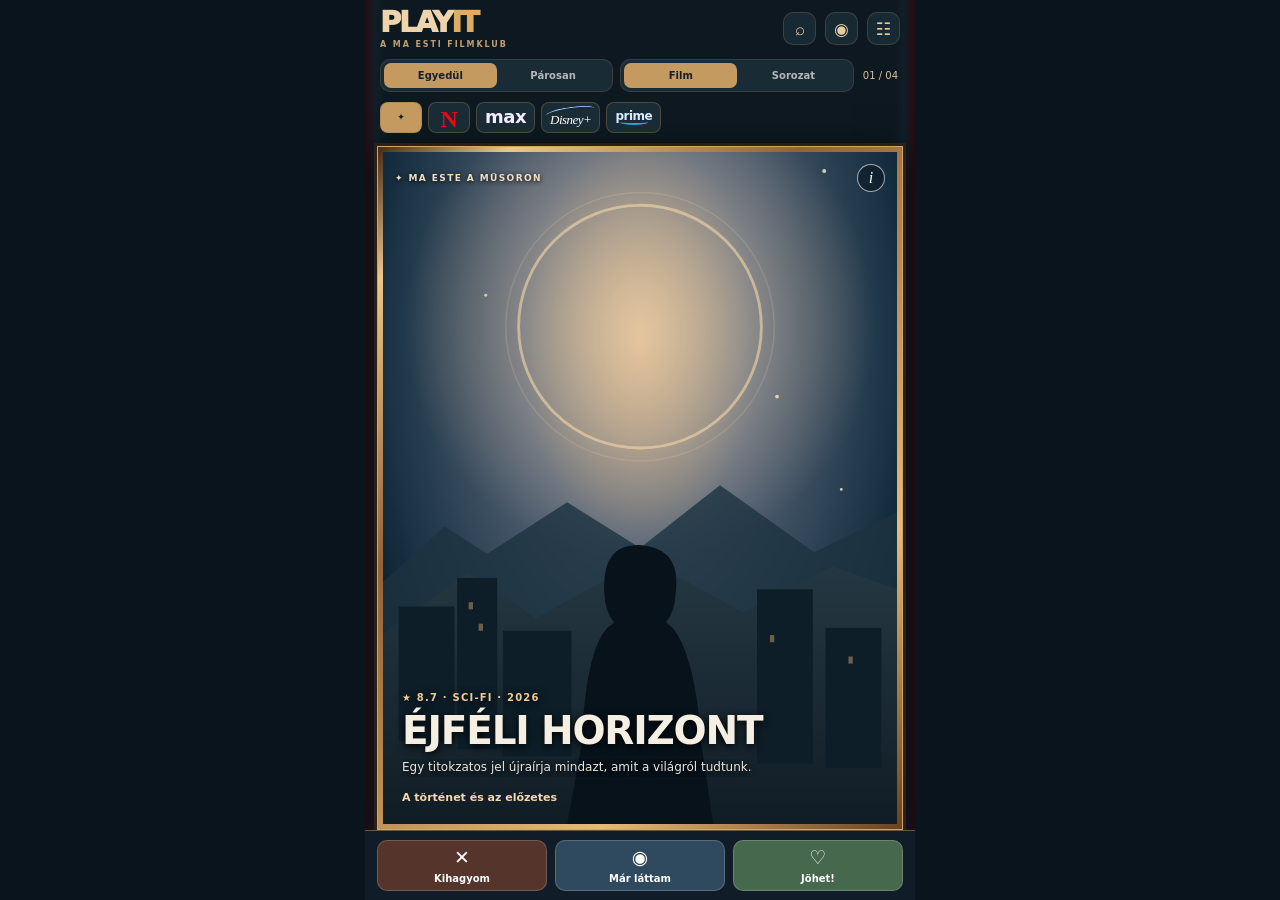
==== b/index.html @ e3403e0e "Add isolated Ma Este mobile concept preview under /b/" ====
<!doctype html>
<html lang="hu">
<head>
  <meta charset="utf-8">
  <meta name="viewport" content="width=device-width,initial-scale=1,viewport-fit=cover">
  <meta name="theme-color" content="#0d1820">
  <title>Ma Este — mobilos koncepció</title>
  <style>
    *{box-sizing:border-box}html,body{height:100%;margin:0;overflow:hidden}body{font-family:system-ui,-apple-system,Arial,sans-serif;background:#09141c;color:#f5eee3}button{font:inherit;cursor:pointer;-webkit-tap-highlight-color:transparent}button:focus-visible{outline:2px solid #ffd39a;outline-offset:2px}
    .app{height:100dvh;max-width:550px;margin:auto;display:flex;flex-direction:column;overflow:hidden;background:linear-gradient(90deg,#260b11 0,#101e28 11px,#0d1820 22px,#0d1820 calc(100% - 22px),#101e28 calc(100% - 11px),#260b11);position:relative}
    .top{flex:none;padding:calc(env(safe-area-inset-top) + 8px) 15px 5px;position:relative;z-index:2}
    .brandrow{display:flex;align-items:center;justify-content:space-between;gap:8px;min-height:33px}.brand{font-size:29px;line-height:1;letter-spacing:-2.3px;font-weight:1000;color:#eed4ac}.brand i{font-style:normal;color:#dcab65}.sub{font-size:8px;color:#c19f77;letter-spacing:1.9px;font-weight:700;margin-top:3px}.tools{display:flex;gap:9px}.iconbtn{width:33px;height:33px;border:1px solid #92714b55;border-radius:10px;background:#172a34;color:#eacb9f;font-size:17px}
    .toggles{display:grid;grid-template-columns:1fr 1fr auto;gap:7px;margin-top:10px}.toggle{display:flex;background:#192b35;border:1px solid #74583d66;border-radius:10px;padding:3px;height:33px;align-items:center}.toggle button{flex:1;border:0;color:#b6b7b8;background:transparent;border-radius:7px;font-size:10px;font-weight:750;height:25px;white-space:nowrap}.toggle button.active{background:#c49a61;color:#17202b}.counter{font-size:10px;color:#d8c29f;align-self:center;padding:0 2px;white-space:nowrap}
    .providers{display:flex;gap:6px;align-items:center;overflow:hidden;white-space:nowrap;margin-top:8px;height:34px}.pill{border:1px solid #94744a67;border-radius:8px;background:#192c35;color:#dccdb4;font-size:9px;font-weight:600;padding:4px 8px;min-width:42px;height:31px;display:grid;place-items:center}.pill.active{background:#c49a61;color:#111f29}.pill svg{display:block;height:19px;width:auto;max-width:57px}.pill .wordmark{display:block;font-weight:900;letter-spacing:-.5px;line-height:1}.pill .netflix{font:bold 24px/1 Georgia,serif;color:#e50914}.pill .max{font-size:18px;color:#f3ecff}.pill .prime{font-size:12px;color:#dceaff;position:relative;padding-bottom:3px}.pill .prime:after{content:'';position:absolute;bottom:0;left:5px;right:4px;height:4px;border-bottom:2px solid #24a4ef;border-radius:0 0 70% 70%}.pill .disney{font:italic 13px/1 Georgia,serif;color:#fff;position:relative;margin-top:5px}.pill .disney:before{content:'';position:absolute;left:-4px;right:-4px;top:-6px;height:9px;border-top:1.5px solid #adccff;border-radius:60% 60% 0 0;transform:rotate(-8deg)}
    .cinema{flex:1;min-height:0;margin:7px 12px 0;position:relative;padding:5px;border:1px solid #d2a569;background:linear-gradient(135deg,#4b2a15,#ebc58b 11%,#936334 35%,#e6bb76 75%,#6b411f);box-shadow:0 0 0 3px #2b1f18,0 9px 35px #000a;touch-action:none;overflow:hidden}
    .poster{position:relative;width:100%;height:100%;overflow:hidden;background:#20232a;isolation:isolate;will-change:transform,opacity}.poster:before{content:"";position:absolute;inset:0;background:var(--art);background-size:cover;filter:saturate(.93)}.poster:after{content:"";position:absolute;inset:0;background:linear-gradient(180deg,#02050b66,transparent 30%,#080e16aa 58%,#061018 94%);pointer-events:none}.poster-art{position:absolute;inset:0;width:100%;height:100%;display:block;object-fit:cover;z-index:1;pointer-events:none;filter:saturate(.93)}
    .topline{position:absolute;top:12px;left:12px;right:12px;z-index:3;display:flex;justify-content:space-between;align-items:center}.eyebrow{font-size:9px;letter-spacing:1.4px;color:#f2dec1;font-weight:750;text-shadow:0 1px 5px #000}.infobtn{border:1px solid #ffffff9a;background:#07101777;color:#fff;border-radius:50%;height:28px;width:28px;font-family:Georgia,serif;font-style:italic}
    .copy{position:absolute;z-index:3;bottom:0;left:0;right:0;padding:20px 19px 18px;text-shadow:0 2px 9px #000}.meta{color:#efc998;font-size:10px;letter-spacing:1.2px;font-weight:750}.copy h1{font-size:clamp(27px,7.5vw,39px);line-height:1.03;letter-spacing:-1.2px;margin:8px 0}.copy p{font-size:12px;line-height:1.48;margin:0 0 9px;color:#ece6dc;display:-webkit-box;-webkit-line-clamp:2;-webkit-box-orient:vertical;overflow:hidden}.details{border:0;background:transparent;padding:2px 0;color:#f4d8ae;font-size:11px;font-weight:750}
    .dock{flex:none;display:flex;gap:8px;padding:9px 12px calc(9px + env(safe-area-inset-bottom));background:#101d28;border-top:1px solid #ba955e80;z-index:4}.dock button{flex:1;min-width:0;border:1px solid #ffffff30;border-radius:10px;color:#fff;min-height:51px;display:flex;align-items:center;justify-content:center;gap:6px;flex-direction:column;font-size:10px;font-weight:750}.dock b{font-size:19px;line-height:1}.no{background:#55342b}.seen{background:#2f4a5f}.yes{background:#46684d}
    .hint{position:absolute;z-index:8;top:48%;left:50%;transform:translate(-50%,-50%);background:#0b182be8;border:1px solid #d6b079;color:#fff;padding:13px 17px;border-radius:13px;white-space:nowrap;font-weight:800;font-size:13px;opacity:0;transition:opacity .15s;pointer-events:none}.hint.show{opacity:1}
    .modal{position:absolute;z-index:10;inset:0;background:#091620eF;display:none;padding:40px 23px;overflow:auto}.modal.open{display:block}.modal h2{font-family:Georgia,serif;color:#e7bf85}.modal p{line-height:1.65;color:#d1d5d8}.modal button{background:#c49a61;color:#18222a;border:0;border-radius:10px;padding:12px 20px;font-weight:800}
    @media(max-height:700px){.top{padding-top:calc(env(safe-area-inset-top) + 4px)}.brand{font-size:24px}.providers{margin-top:4px}.cinema{margin-top:4px}.copy h1{font-size:26px}.copy p{font-size:11px}.dock button{min-height:45px}.dock{padding-top:6px}}
  </style>
</head>
<body><main class="app">
  <header class="top"><div class="brandrow"><div><div class="brand">PLAY<i>IT</i></div><div class="sub">A MA ESTI FILMKLUB</div></div><nav class="tools"><button class="iconbtn" aria-label="Keresés" onclick="showModal('Keresés')">⌕</button><button class="iconbtn" aria-label="Már látottak" onclick="showModal('Már látott filmek')">◉</button><button class="iconbtn" aria-label="Szűrők" onclick="showModal('Szűrők')">☷</button></nav></div>
    <div class="toggles"><div class="toggle" data-group="players"><button class="active">Egyedül</button><button>Párosan</button></div><div class="toggle" data-group="media"><button class="active">Film</button><button>Sorozat</button></div><div class="counter" id="count">01 / 04</div></div>
    <div class="providers" role="group" aria-label="Streaming szolgáltatók"><button class="pill active" aria-label="Összes szolgáltató" title="Mind">✦</button><button class="pill" aria-label="Netflix" title="Netflix"><span aria-hidden="true" class="wordmark netflix">N</span></button><button class="pill" aria-label="Max" title="Max"><span aria-hidden="true" class="wordmark max">max</span></button><button class="pill" aria-label="Disney+" title="Disney+"><span aria-hidden="true" class="wordmark disney">Disney+</span></button><button class="pill" aria-label="Prime Video" title="Prime Video"><span aria-hidden="true" class="wordmark prime">prime</span></button></div>
  </header>
  <section class="cinema" id="cinema" aria-label="Filmkártya, húzd balra, jobbra vagy lefelé"><article class="poster" id="poster"><svg class="poster-art" viewBox="0 0 360 640" preserveAspectRatio="xMidYMid slice" role="img" aria-label="Eredeti sci-fi filmplakát illusztráció"><defs><radialGradient id="sky" cx="50%" cy="34%" r="65%"><stop stop-color="#ceac82"/><stop offset=".35" stop-color="#56657a"/><stop offset=".8" stop-color="#122d40"/><stop offset="1" stop-color="#07131c"/></radialGradient><linearGradient id="ground" x2="0" y2="1"><stop stop-color="#243844"/><stop offset="1" stop-color="#061018"/></linearGradient><radialGradient id="halo"><stop stop-color="#f8d7aa" stop-opacity=".6"/><stop offset="1" stop-color="#f8d7aa" stop-opacity="0"/></radialGradient></defs><rect width="360" height="640" fill="url(#sky)"/><ellipse cx="180" cy="205" rx="165" ry="166" fill="url(#halo)"/><circle cx="180" cy="207" r="85" fill="none" stroke="#f6d6a3" stroke-opacity=".62" stroke-width="2"/><circle cx="180" cy="207" r="94" fill="none" stroke="#f6d6a3" stroke-opacity=".16"/><g fill="#f4e0bb" opacity=".85"><circle cx="41" cy="66" r="1"/><circle cx="309" cy="98" r="1.4"/><circle cx="72" cy="185" r="1"/><circle cx="276" cy="256" r="1.3"/><circle cx="321" cy="321" r="1"/></g><path d="M0 386L43 347 73 366 129 330 180 362 236 318 302 365 360 337V640H0Z" fill="#1c3341" opacity=".8"/><path d="M0 422L60 379 107 411 183 369 252 407 315 375 360 391V640H0Z" fill="url(#ground)"/><g fill="#0c1e29"><rect x="11" y="403" width="39" height="94"/><rect x="52" y="383" width="28" height="120"/><rect x="84" y="420" width="48" height="88"/><rect x="262" y="391" width="39" height="122"/><rect x="310" y="418" width="39" height="98"/></g><g fill="#e5ae6a" opacity=".45"><rect x="60" y="400" width="3" height="5"/><rect x="67" y="415" width="3" height="5"/><rect x="271" y="423" width="3" height="5"/><rect x="326" y="438" width="3" height="5"/></g><g fill="#06121c"><path d="M139 500Q142 434 157 418L171 407 190 407 203 418Q219 438 223 500L244 640H114Z"/><ellipse cx="180" cy="393" rx="25" ry="31"/><path d="M155 393Q153 359 180 360Q209 362 205 393Q186 379 155 393Z"/></g></svg><div class="topline"><span class="eyebrow">✦ MA ESTE A MŰSORON</span><button class="infobtn" aria-label="Részletek" onclick="showModal('Film részletei')">i</button></div><div class="copy"><div class="meta" id="meta"></div><h1 id="title"></h1><p id="desc"></p><button class="details" onclick="showModal('Film részletei')">A történet és az előzetes</button></div></article></section>
  <nav class="dock" aria-label="Filmválasztás"><button class="no" onclick="choose('no')"><b>✕</b>Kihagyom</button><button class="seen" onclick="choose('seen')"><b>◉</b>Már láttam</button><button class="yes" onclick="choose('yes')"><b>♡</b>Jöhet!</button></nav>
  <div class="hint" id="hint" role="status"></div><aside class="modal" id="modal"><button style="float:right" onclick="document.getElementById('modal').classList.remove('open')">Bezárás ✕</button><h2 id="modal-title"></h2><p>Ez csak egy interaktív felületminta. A valódi alkalmazás tartalma és funkciói változatlanok.</p></aside>
</main><script>
const movies=[
 {title:'ÉJFÉLI HORIZONT',meta:'★ 8.7 · SCI-FI · 2026',desc:'Egy titokzatos jel újraírja mindazt, amit a világról tudtunk.',art:'radial-gradient(circle at 52% 29%,#b99a78 0,#615475 19%,#173342 45%,#070e1a 87%)'},
 {title:'AZ UTOLSÓ FÉNY',meta:'★ 8.4 · DRÁMA · 2025',desc:'Egyetlen este alatt két élet sorsa fonódik össze.',art:'radial-gradient(circle at 53% 27%,#e5bc78 0,#a56854 21%,#463148 46%,#0a1020 86%)'},
 {title:'MÉLYVÍZ',meta:'★ 8.2 · THRILLER · 2026',desc:'A tenger mélyén olyan igazság vár, amelynek nem kellett volna felszínre kerülnie.',art:'radial-gradient(circle at 50% 25%,#a2dcce 0,#287e92 20%,#103c5c 51%,#081524 87%)'},
 {title:'AZ ARANY VÁROS',meta:'★ 8.9 · KALAND · 2024',desc:'Régi térképek, elveszett ígéretek és egy különös felfedezés.',art:'radial-gradient(circle at 52% 27%,#f6d38e 0,#ab6e36 22%,#51412c 54%,#101a20 86%)'}
];let index=0,busy=false;const poster=document.getElementById('poster');function draw(){const m=movies[index%movies.length];poster.style.setProperty('--art',m.art);document.getElementById('title').textContent=m.title;document.getElementById('meta').textContent=m.meta;document.getElementById('desc').textContent=m.desc;document.getElementById('count').textContent=String(index%movies.length+1).padStart(2,'0')+' / 04'}function choose(type){if(busy)return;busy=true;const dir=type==='no'?-32:type==='yes'?32:0;poster.animate([{transform:'translate3d(0,0,0)',opacity:1},{transform:`translate3d(${dir}px,${type==='seen'?30:-8}px,0) scale(.97)`,opacity:0}],{duration:210,easing:'ease-in',fill:'forwards'}).finished.then(()=>{index++;draw();poster.animate([{opacity:.75,transform:'scale(.99)'},{opacity:1,transform:'scale(1)'}],{duration:160,easing:'ease-out'});busy=false}).catch(()=>{busy=false})}let sx=0,sy=0;poster.addEventListener('pointerdown',e=>{if(e.target.closest('button'))return;sx=e.clientX;sy=e.clientY;poster.setPointerCapture(e.pointerId)});poster.addEventListener('pointerup',e=>{if(e.target.closest('button'))return;const dx=e.clientX-sx,dy=e.clientY-sy;if(dy>50&&Math.abs(dy)>Math.abs(dx))choose('seen');else if(dx>55)choose('yes');else if(dx< -55)choose('no')});document.querySelectorAll('.toggle').forEach(group=>group.addEventListener('click',e=>{if(e.target.tagName!=='BUTTON')return;group.querySelectorAll('button').forEach(b=>b.classList.toggle('active',b===e.target))}));document.querySelectorAll('.pill').forEach(p=>p.addEventListener('click',()=>{document.querySelectorAll('.pill').forEach(v=>v.classList.remove('active'));p.classList.add('active')}));function showModal(title){document.getElementById('modal-title').textContent=title;document.getElementById('modal').classList.add('open')}draw();
</script></body></html>
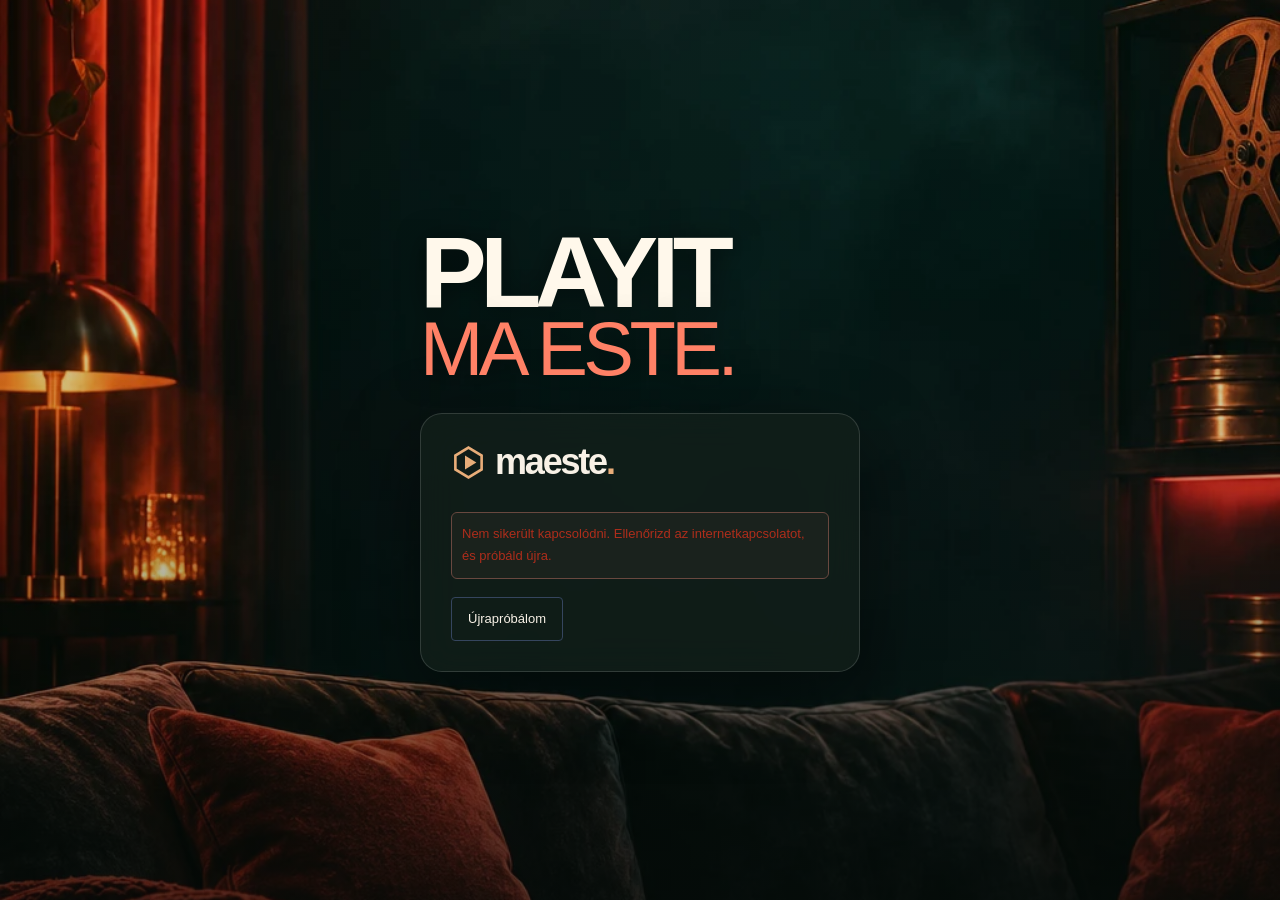
==== commit 4d29b97f: "Build Ma Este B from production app with full-screen mobile concept" ====
--- a/b/index.html
+++ b/b/index.html
@@ -2,39 +2,101 @@
 <html lang="hu">
 <head>
   <meta charset="utf-8">
-  <meta name="viewport" content="width=device-width,initial-scale=1,viewport-fit=cover">
-  <meta name="theme-color" content="#0d1820">
-  <title>Ma Este — mobilos koncepció</title>
-  <style>
-    *{box-sizing:border-box}html,body{height:100%;margin:0;overflow:hidden}body{font-family:system-ui,-apple-system,Arial,sans-serif;background:#09141c;color:#f5eee3}button{font:inherit;cursor:pointer;-webkit-tap-highlight-color:transparent}button:focus-visible{outline:2px solid #ffd39a;outline-offset:2px}
-    .app{height:100dvh;max-width:550px;margin:auto;display:flex;flex-direction:column;overflow:hidden;background:linear-gradient(90deg,#260b11 0,#101e28 11px,#0d1820 22px,#0d1820 calc(100% - 22px),#101e28 calc(100% - 11px),#260b11);position:relative}
-    .top{flex:none;padding:calc(env(safe-area-inset-top) + 8px) 15px 5px;position:relative;z-index:2}
-    .brandrow{display:flex;align-items:center;justify-content:space-between;gap:8px;min-height:33px}.brand{font-size:29px;line-height:1;letter-spacing:-2.3px;font-weight:1000;color:#eed4ac}.brand i{font-style:normal;color:#dcab65}.sub{font-size:8px;color:#c19f77;letter-spacing:1.9px;font-weight:700;margin-top:3px}.tools{display:flex;gap:9px}.iconbtn{width:33px;height:33px;border:1px solid #92714b55;border-radius:10px;background:#172a34;color:#eacb9f;font-size:17px}
-    .toggles{display:grid;grid-template-columns:1fr 1fr auto;gap:7px;margin-top:10px}.toggle{display:flex;background:#192b35;border:1px solid #74583d66;border-radius:10px;padding:3px;height:33px;align-items:center}.toggle button{flex:1;border:0;color:#b6b7b8;background:transparent;border-radius:7px;font-size:10px;font-weight:750;height:25px;white-space:nowrap}.toggle button.active{background:#c49a61;color:#17202b}.counter{font-size:10px;color:#d8c29f;align-self:center;padding:0 2px;white-space:nowrap}
-    .providers{display:flex;gap:6px;align-items:center;overflow:hidden;white-space:nowrap;margin-top:8px;height:34px}.pill{border:1px solid #94744a67;border-radius:8px;background:#192c35;color:#dccdb4;font-size:9px;font-weight:600;padding:4px 8px;min-width:42px;height:31px;display:grid;place-items:center}.pill.active{background:#c49a61;color:#111f29}.pill svg{display:block;height:19px;width:auto;max-width:57px}.pill .wordmark{display:block;font-weight:900;letter-spacing:-.5px;line-height:1}.pill .netflix{font:bold 24px/1 Georgia,serif;color:#e50914}.pill .max{font-size:18px;color:#f3ecff}.pill .prime{font-size:12px;color:#dceaff;position:relative;padding-bottom:3px}.pill .prime:after{content:'';position:absolute;bottom:0;left:5px;right:4px;height:4px;border-bottom:2px solid #24a4ef;border-radius:0 0 70% 70%}.pill .disney{font:italic 13px/1 Georgia,serif;color:#fff;position:relative;margin-top:5px}.pill .disney:before{content:'';position:absolute;left:-4px;right:-4px;top:-6px;height:9px;border-top:1.5px solid #adccff;border-radius:60% 60% 0 0;transform:rotate(-8deg)}
-    .cinema{flex:1;min-height:0;margin:7px 12px 0;position:relative;padding:5px;border:1px solid #d2a569;background:linear-gradient(135deg,#4b2a15,#ebc58b 11%,#936334 35%,#e6bb76 75%,#6b411f);box-shadow:0 0 0 3px #2b1f18,0 9px 35px #000a;touch-action:none;overflow:hidden}
-    .poster{position:relative;width:100%;height:100%;overflow:hidden;background:#20232a;isolation:isolate;will-change:transform,opacity}.poster:before{content:"";position:absolute;inset:0;background:var(--art);background-size:cover;filter:saturate(.93)}.poster:after{content:"";position:absolute;inset:0;background:linear-gradient(180deg,#02050b66,transparent 30%,#080e16aa 58%,#061018 94%);pointer-events:none}.poster-art{position:absolute;inset:0;width:100%;height:100%;display:block;object-fit:cover;z-index:1;pointer-events:none;filter:saturate(.93)}
-    .topline{position:absolute;top:12px;left:12px;right:12px;z-index:3;display:flex;justify-content:space-between;align-items:center}.eyebrow{font-size:9px;letter-spacing:1.4px;color:#f2dec1;font-weight:750;text-shadow:0 1px 5px #000}.infobtn{border:1px solid #ffffff9a;background:#07101777;color:#fff;border-radius:50%;height:28px;width:28px;font-family:Georgia,serif;font-style:italic}
-    .copy{position:absolute;z-index:3;bottom:0;left:0;right:0;padding:20px 19px 18px;text-shadow:0 2px 9px #000}.meta{color:#efc998;font-size:10px;letter-spacing:1.2px;font-weight:750}.copy h1{font-size:clamp(27px,7.5vw,39px);line-height:1.03;letter-spacing:-1.2px;margin:8px 0}.copy p{font-size:12px;line-height:1.48;margin:0 0 9px;color:#ece6dc;display:-webkit-box;-webkit-line-clamp:2;-webkit-box-orient:vertical;overflow:hidden}.details{border:0;background:transparent;padding:2px 0;color:#f4d8ae;font-size:11px;font-weight:750}
-    .dock{flex:none;display:flex;gap:8px;padding:9px 12px calc(9px + env(safe-area-inset-bottom));background:#101d28;border-top:1px solid #ba955e80;z-index:4}.dock button{flex:1;min-width:0;border:1px solid #ffffff30;border-radius:10px;color:#fff;min-height:51px;display:flex;align-items:center;justify-content:center;gap:6px;flex-direction:column;font-size:10px;font-weight:750}.dock b{font-size:19px;line-height:1}.no{background:#55342b}.seen{background:#2f4a5f}.yes{background:#46684d}
-    .hint{position:absolute;z-index:8;top:48%;left:50%;transform:translate(-50%,-50%);background:#0b182be8;border:1px solid #d6b079;color:#fff;padding:13px 17px;border-radius:13px;white-space:nowrap;font-weight:800;font-size:13px;opacity:0;transition:opacity .15s;pointer-events:none}.hint.show{opacity:1}
-    .modal{position:absolute;z-index:10;inset:0;background:#091620eF;display:none;padding:40px 23px;overflow:auto}.modal.open{display:block}.modal h2{font-family:Georgia,serif;color:#e7bf85}.modal p{line-height:1.65;color:#d1d5d8}.modal button{background:#c49a61;color:#18222a;border:0;border-radius:10px;padding:12px 20px;font-weight:800}
-    @media(max-height:700px){.top{padding-top:calc(env(safe-area-inset-top) + 4px)}.brand{font-size:24px}.providers{margin-top:4px}.cinema{margin-top:4px}.copy h1{font-size:26px}.copy p{font-size:11px}.dock button{min-height:45px}.dock{padding-top:6px}}
-  </style>
+  <meta name="viewport" content="width=device-width, initial-scale=1, viewport-fit=cover">
+  <meta name="theme-color" content="#101b20">
+  <meta name="maeste-api-origin" content="https://maeste-filmrandi.turcsi.chatgpt.site">
+  <meta name="description" content="Találjátok meg a ma esti filmet vagy sorozatot. Lapozzatok egyedül vagy ketten, válasszatok streaming szolgáltatót, és jöhet a közös este.">
+  <title>MaEste B — Mobilos tesztverzió</title>
+  <link rel="icon" href="./favicon.svg" type="image/svg+xml">
+  <link rel="manifest" href="./manifest.webmanifest">
+  <link rel="stylesheet" href="./styles.css?v=20261122-b-real-app-v1">
+  <script src="./backup.js" defer></script>
+  <script src="./app.js?v=20261122-b-real-app-v1" defer></script>
 </head>
-<body><main class="app">
-  <header class="top"><div class="brandrow"><div><div class="brand">PLAY<i>IT</i></div><div class="sub">A MA ESTI FILMKLUB</div></div><nav class="tools"><button class="iconbtn" aria-label="Keresés" onclick="showModal('Keresés')">⌕</button><button class="iconbtn" aria-label="Már látottak" onclick="showModal('Már látott filmek')">◉</button><button class="iconbtn" aria-label="Szűrők" onclick="showModal('Szűrők')">☷</button></nav></div>
-    <div class="toggles"><div class="toggle" data-group="players"><button class="active">Egyedül</button><button>Párosan</button></div><div class="toggle" data-group="media"><button class="active">Film</button><button>Sorozat</button></div><div class="counter" id="count">01 / 04</div></div>
-    <div class="providers" role="group" aria-label="Streaming szolgáltatók"><button class="pill active" aria-label="Összes szolgáltató" title="Mind">✦</button><button class="pill" aria-label="Netflix" title="Netflix"><span aria-hidden="true" class="wordmark netflix">N</span></button><button class="pill" aria-label="Max" title="Max"><span aria-hidden="true" class="wordmark max">max</span></button><button class="pill" aria-label="Disney+" title="Disney+"><span aria-hidden="true" class="wordmark disney">Disney+</span></button><button class="pill" aria-label="Prime Video" title="Prime Video"><span aria-hidden="true" class="wordmark prime">prime</span></button></div>
-  </header>
-  <section class="cinema" id="cinema" aria-label="Filmkártya, húzd balra, jobbra vagy lefelé"><article class="poster" id="poster"><svg class="poster-art" viewBox="0 0 360 640" preserveAspectRatio="xMidYMid slice" role="img" aria-label="Eredeti sci-fi filmplakát illusztráció"><defs><radialGradient id="sky" cx="50%" cy="34%" r="65%"><stop stop-color="#ceac82"/><stop offset=".35" stop-color="#56657a"/><stop offset=".8" stop-color="#122d40"/><stop offset="1" stop-color="#07131c"/></radialGradient><linearGradient id="ground" x2="0" y2="1"><stop stop-color="#243844"/><stop offset="1" stop-color="#061018"/></linearGradient><radialGradient id="halo"><stop stop-color="#f8d7aa" stop-opacity=".6"/><stop offset="1" stop-color="#f8d7aa" stop-opacity="0"/></radialGradient></defs><rect width="360" height="640" fill="url(#sky)"/><ellipse cx="180" cy="205" rx="165" ry="166" fill="url(#halo)"/><circle cx="180" cy="207" r="85" fill="none" stroke="#f6d6a3" stroke-opacity=".62" stroke-width="2"/><circle cx="180" cy="207" r="94" fill="none" stroke="#f6d6a3" stroke-opacity=".16"/><g fill="#f4e0bb" opacity=".85"><circle cx="41" cy="66" r="1"/><circle cx="309" cy="98" r="1.4"/><circle cx="72" cy="185" r="1"/><circle cx="276" cy="256" r="1.3"/><circle cx="321" cy="321" r="1"/></g><path d="M0 386L43 347 73 366 129 330 180 362 236 318 302 365 360 337V640H0Z" fill="#1c3341" opacity=".8"/><path d="M0 422L60 379 107 411 183 369 252 407 315 375 360 391V640H0Z" fill="url(#ground)"/><g fill="#0c1e29"><rect x="11" y="403" width="39" height="94"/><rect x="52" y="383" width="28" height="120"/><rect x="84" y="420" width="48" height="88"/><rect x="262" y="391" width="39" height="122"/><rect x="310" y="418" width="39" height="98"/></g><g fill="#e5ae6a" opacity=".45"><rect x="60" y="400" width="3" height="5"/><rect x="67" y="415" width="3" height="5"/><rect x="271" y="423" width="3" height="5"/><rect x="326" y="438" width="3" height="5"/></g><g fill="#06121c"><path d="M139 500Q142 434 157 418L171 407 190 407 203 418Q219 438 223 500L244 640H114Z"/><ellipse cx="180" cy="393" rx="25" ry="31"/><path d="M155 393Q153 359 180 360Q209 362 205 393Q186 379 155 393Z"/></g></svg><div class="topline"><span class="eyebrow">✦ MA ESTE A MŰSORON</span><button class="infobtn" aria-label="Részletek" onclick="showModal('Film részletei')">i</button></div><div class="copy"><div class="meta" id="meta"></div><h1 id="title"></h1><p id="desc"></p><button class="details" onclick="showModal('Film részletei')">A történet és az előzetes</button></div></article></section>
-  <nav class="dock" aria-label="Filmválasztás"><button class="no" onclick="choose('no')"><b>✕</b>Kihagyom</button><button class="seen" onclick="choose('seen')"><b>◉</b>Már láttam</button><button class="yes" onclick="choose('yes')"><b>♡</b>Jöhet!</button></nav>
-  <div class="hint" id="hint" role="status"></div><aside class="modal" id="modal"><button style="float:right" onclick="document.getElementById('modal').classList.remove('open')">Bezárás ✕</button><h2 id="modal-title"></h2><p>Ez csak egy interaktív felületminta. A valódi alkalmazás tartalma és funkciói változatlanok.</p></aside>
-</main><script>
-const movies=[
- {title:'ÉJFÉLI HORIZONT',meta:'★ 8.7 · SCI-FI · 2026',desc:'Egy titokzatos jel újraírja mindazt, amit a világról tudtunk.',art:'radial-gradient(circle at 52% 29%,#b99a78 0,#615475 19%,#173342 45%,#070e1a 87%)'},
- {title:'AZ UTOLSÓ FÉNY',meta:'★ 8.4 · DRÁMA · 2025',desc:'Egyetlen este alatt két élet sorsa fonódik össze.',art:'radial-gradient(circle at 53% 27%,#e5bc78 0,#a56854 21%,#463148 46%,#0a1020 86%)'},
- {title:'MÉLYVÍZ',meta:'★ 8.2 · THRILLER · 2026',desc:'A tenger mélyén olyan igazság vár, amelynek nem kellett volna felszínre kerülnie.',art:'radial-gradient(circle at 50% 25%,#a2dcce 0,#287e92 20%,#103c5c 51%,#081524 87%)'},
- {title:'AZ ARANY VÁROS',meta:'★ 8.9 · KALAND · 2024',desc:'Régi térképek, elveszett ígéretek és egy különös felfedezés.',art:'radial-gradient(circle at 52% 27%,#f6d38e 0,#ab6e36 22%,#51412c 54%,#101a20 86%)'}
-];let index=0,busy=false;const poster=document.getElementById('poster');function draw(){const m=movies[index%movies.length];poster.style.setProperty('--art',m.art);document.getElementById('title').textContent=m.title;document.getElementById('meta').textContent=m.meta;document.getElementById('desc').textContent=m.desc;document.getElementById('count').textContent=String(index%movies.length+1).padStart(2,'0')+' / 04'}function choose(type){if(busy)return;busy=true;const dir=type==='no'?-32:type==='yes'?32:0;poster.animate([{transform:'translate3d(0,0,0)',opacity:1},{transform:`translate3d(${dir}px,${type==='seen'?30:-8}px,0) scale(.97)`,opacity:0}],{duration:210,easing:'ease-in',fill:'forwards'}).finished.then(()=>{index++;draw();poster.animate([{opacity:.75,transform:'scale(.99)'},{opacity:1,transform:'scale(1)'}],{duration:160,easing:'ease-out'});busy=false}).catch(()=>{busy=false})}let sx=0,sy=0;poster.addEventListener('pointerdown',e=>{if(e.target.closest('button'))return;sx=e.clientX;sy=e.clientY;poster.setPointerCapture(e.pointerId)});poster.addEventListener('pointerup',e=>{if(e.target.closest('button'))return;const dx=e.clientX-sx,dy=e.clientY-sy;if(dy>50&&Math.abs(dy)>Math.abs(dx))choose('seen');else if(dx>55)choose('yes');else if(dx< -55)choose('no')});document.querySelectorAll('.toggle').forEach(group=>group.addEventListener('click',e=>{if(e.target.tagName!=='BUTTON')return;group.querySelectorAll('button').forEach(b=>b.classList.toggle('active',b===e.target))}));document.querySelectorAll('.pill').forEach(p=>p.addEventListener('click',()=>{document.querySelectorAll('.pill').forEach(v=>v.classList.remove('active'));p.classList.add('active')}));function showModal(title){document.getElementById('modal-title').textContent=title;document.getElementById('modal').classList.add('open')}draw();
-</script></body></html>
+<body>
+  <section id="access-gate" class="access-gate" aria-labelledby="access-title">
+    <div class="access-art" aria-hidden="true"><div class="art-type">PLAYIT<i>MA ESTE.</i></div><div class="art-aperture"><span></span></div></div>
+    <div class="access-card">
+      <a class="brand" href="./" aria-label="MaEste kezdőlap"><svg class="brand-mark" viewBox="0 0 40 40" aria-hidden="true"><path d="M20 3 35 12v16l-15 9L5 28V12Z" fill="none" stroke="currentColor" stroke-width="3"/><path d="m16 12 13 8-13 8Z" fill="currentColor"/></svg><span>maeste<span class="brand-dot">.</span></span></a>
+      <h1 id="access-title" class="sr-only">PLAYIT MA ESTE</h1>
+      <p id="access-status" class="access-status" role="status" aria-live="polite">Belépés ellenőrzése…</p>
+      <form id="access-form" hidden>
+        <label class="field-label" for="access-password">Alkalmazásjelszó</label>
+        <input id="access-password" name="password" type="password" autocomplete="current-password" maxlength="256" required aria-describedby="access-error" placeholder="A közös jelszavatok">
+        <button id="access-submit" class="primary-button" type="submit">Belépés <span aria-hidden="true"></span></button>
+      </form>
+      <p id="access-error" class="inline-error" role="alert" hidden></p>
+      <button id="access-retry" class="secondary-button" type="button" hidden>Újrapróbálom </button>
+      <noscript><p class="inline-error">A MaEste használatához engedélyezd a JavaScriptet a böngésződben.</p></noscript>
+    </div>
+  </section>
+  <div class="app-shell" hidden>
+    <header class="topbar">
+      <a class="brand" href="./" aria-label="MaEste kezdőlap"><svg class="brand-mark" viewBox="0 0 40 40" aria-hidden="true"><path d="M20 3 35 12v16l-15 9L5 28V12Z" fill="none" stroke="currentColor" stroke-width="3"/><path d="m16 12 13 8-13 8Z" fill="currentColor"/></svg><span>maeste<span class="brand-dot">.</span></span></a>
+      <span class="top-tagline">A MA ESTI FILMKLUB</span>
+      <div class="top-actions"><button id="search-open" type="button" aria-label="Film vagy sorozat keresése" aria-haspopup="dialog" aria-controls="search-dialog"><svg viewBox="0 0 24 24" aria-hidden="true"><circle cx="10" cy="10" r="6"/><path d="m15 15 5 5"/></svg></button><button id="seen-open" class="icon-text seen-header-button" type="button" aria-label="Már látott filmjeim megnyitása"><svg viewBox="0 0 24 24" aria-hidden="true"><path d="M2 12s3.6-6 10-6 10 6 10 6-3.6 6-10 6S2 12 2 12Z"/><circle cx="12" cy="12" r="3"/></svg><span class="seen-header-label">Már láttam</span><span class="count-badge" id="seen-count">0</span></button><button id="filters-toggle" class="icon-text" aria-label="Szűrők" aria-controls="filters-panel" type="button"><svg viewBox="0 0 24 24" aria-hidden="true"><path d="M4 7h16M4 17h16M8 4v6M16 14v6"/></svg> <span class="mobile-action-label">Szűrők</span></button><button id="favorites-open" aria-label="Listám" class="icon-text" type="button"><svg viewBox="0 0 24 24" aria-hidden="true"><path d="M6 3h12v18l-6-4-6 4Z"/></svg> <span id="list-label">Listám</span> <span class="count-badge" id="favorites-count">0</span></button></div>
+    </header>
+
+    <div class="workspace">
+      <aside id="filters-panel" class="filters-panel" role="dialog" aria-modal="true" aria-label="A moziest beállításai" inert>
+        <div class="mobile-panel-head"><strong>A moziested</strong><button type="button" id="filters-close" class="close-button" aria-label="Szűrők bezárása">×</button></div>
+        <div class="intro"><div class="eyebrow"><span class="tiny-star">✦</span> MA ESTE RÁÉRTEK</div><h1>Kevesebb keresés.<br><em>Több mozi.</em></h1><p>A film megvan. Már csak meg kell találnotok egymást.</p></div>
+
+        <div class="section-label redundant-mode"><span>JÁTÉKMÓD</span></div>
+        <div class="mode-tabs" role="group" aria-label="Játékmód"><button type="button" id="solo-mode" class="mode-tab active" aria-pressed="true">Egyedül</button><button type="button" id="pair-mode" class="mode-tab" aria-pressed="false">Párosan</button></div>
+        <div id="room-summary" class="room-summary" hidden><span class="live-dot"></span><span>Szoba: <strong id="room-code-small"></strong></span><button type="button" id="room-info">Megnyitás </button></div>
+
+        <form id="filters-form">
+          <fieldset id="filter-fields">
+            <legend class="sr-only">Filmek és sorozatok szűrői</legend><div class="taste-heading">MIBŐL VÁLOGASSUNK?</div><div class="taste-tabs" role="group" aria-label="Ajánlás típusa"><button type="button" id="taste-recommended" class="taste-tab" aria-pressed="false">✦ Nekem ajánlott</button><button type="button" id="taste-popular" class="taste-tab active" aria-pressed="true">Népszerű</button></div><p id="taste-hint" class="field-hint">Népszerű filmek az általad választott szűrőkkel.</p>
+            <div class="section-label"><span>HOL NÉZNÉTEK?</span><span class="region-tag">HU</span></div>
+            <div id="provider-options" class="provider-options" aria-label="Streaming szolgáltatók"><button type="button" class="provider-chip selected" data-provider="any" aria-pressed="true">✦ Bármelyik</button><span class="subtle loading-providers">Szolgáltatók betöltése…</span></div>
+            <p class="field-hint">Több szolgáltatót is választhatsz. Előfizetéses kínálatra szűrünk, Magyarországon.</p>
+            <div class="section-label"><span>MILYEN ESTÉTEK VAN?</span></div>
+            <div class="mood-options" role="group" aria-label="Hangulat"><button type="button" data-mood="" class="mood-chip selected" aria-pressed="true">Bármi jöhet</button><button type="button" data-mood="35" class="mood-chip" aria-pressed="false">☀ Könnyed</button><button type="button" data-mood="53" class="mood-chip" aria-pressed="false">ϟ Izgalmas</button><button type="button" data-mood="10749" class="mood-chip" aria-pressed="false">♡ Romantikus</button><button type="button" data-mood="878" class="mood-chip" aria-pressed="false">✧ Más világ</button></div>
+            <label class="field-label" for="genre-select">Vagy válassz műfajt</label><select id="genre-select"><option value="">Minden műfaj</option></select>
+            <details class="exclusion-filter"><summary>Műfajok, amiket most kihagynék</summary><p id="exclusion-note" class="field-hint">A kizárt műfajok nem kerülnek a válogatásba. Többet is választhatsz.</p><div id="excluded-genres" class="excluded-genres" role="group" aria-label="Kizárt műfajok"></div></details>
+            <div class="field-row"><div><label id="runtime-label" class="field-label" for="runtime-select">Ennyi időnk van</label><select id="runtime-select"><option value="">Bármennyi</option><option value="90">Legfeljebb 90 perc</option><option value="120">Legfeljebb 2 óra</option><option value="150">Legfeljebb 2,5 óra</option></select></div><div><label class="field-label" for="rating-select">Értékelés</label><select id="rating-select"><option value="0">Bármilyen</option><option value="6">6+ / 10</option><option value="7">7+ / 10</option><option value="8">8+ / 10</option></select></div></div>
+            <div class="year-fields field-row"><div><label id="year-from-label" class="field-label" for="year-from">Évjárat ettől</label><input id="year-from" type="number" inputmode="numeric" min="1870" max="2031" step="1" placeholder="Pl. 2000" aria-describedby="year-hint"></div><div><label id="year-to-label" class="field-label" for="year-to">Évjárat eddig</label><input id="year-to" type="number" inputmode="numeric" min="1870" max="2031" step="1" placeholder="Pl. 2026" aria-describedby="year-hint"></div></div><p id="year-hint" class="field-hint">Üresen nincs évkorlát. Sorozatnál az első bemutató évét vesszük figyelembe.</p><p id="filter-validation" class="inline-error" role="alert" hidden></p>
+          </fieldset>
+          <button id="apply-filters" type="submit" class="primary-button"><span>Mutasd a filmeket</span><span aria-hidden="true"></span></button>
+          <p id="filter-lock-note" class="field-hint" hidden>A közös válogatás szűrői rögzítve vannak. Ha nincs közös találat, a kör végén együtt folytathatjátok egy új válogatással.</p>
+        </form>
+    <div class="access-session"><button id="access-logout" type="button" class="text-button" hidden>Kilépés az alkalmazásból </button></div>
+    <p class="field-hint mobile-source-credit">Filmadatok: <a href="https://www.themoviedb.org/" target="_blank" rel="noopener noreferrer">TMDB</a> · Elérhetőség: <a href="https://www.justwatch.com/hu" target="_blank" rel="noopener noreferrer">JustWatch</a>. This product uses the TMDB API but is not endorsed or certified by TMDB.</p>
+        <div class="sidebar-footer"><span aria-hidden="true">✷</span><p>Egy húzás közelebb<br>a ma esti filmhez.</p></div>
+      </aside>
+      <div id="filters-backdrop" class="sheet-backdrop" hidden></div>
+
+      <main id="main-content" class="discovery">
+        <div class="discovery-header"><div><div class="headline-search"><h2 class="playit-heading" aria-label="PLAYIT"><svg viewBox="0 0 190 100" aria-hidden="true" focusable="false"><text x="0" y="83" textLength="190" lengthAdjust="spacingAndGlyphs">PLAYIT</text></svg></h2></div></div><div class="quick-start-controls"><div class="quick-mode-buttons" role="group" aria-label="Játék módja"><button id="quick-solo" type="button" aria-pressed="true">Egyedül</button><button id="quick-pair" type="button" aria-pressed="false">Párosan</button></div><div class="media-tabs" role="group" aria-label="Mit néznétek?"><button id="media-movie" type="button" data-media-type="movie" aria-pressed="true">Filmek</button><button id="media-tv" type="button" data-media-type="tv" aria-pressed="false">Sorozatok</button></div><div class="edition-counter" aria-label="Válogatás állása"><strong id="deck-counter" class="deck-counter" aria-live="polite">— / —</strong></div></div></div>
+        <div id="quick-providers" class="quick-providers" role="group" aria-label="Streaming szolgáltatók gyorsválasztója"></div>
+        
+        <p id="recommendation-status" class="recommendation-status" hidden></p><div id="pair-banner" class="pair-banner" hidden><div><span class="live-dot"></span><strong id="pair-status">Várjuk a párodat…</strong><span id="pair-progress"></span></div><button id="share-room" type="button">Kód másolása <span aria-hidden="true"></span></button></div>
+        <div id="connection-banner" class="connection-banner" hidden><p id="connection-status" class="connection-copy" role="status" data-state="connected"></p><button id="connection-retry" type="button" class="secondary-button" hidden>Újracsatlakozás</button></div>
+        <section id="decision-banner" class="decision-banner" aria-label="Közös filmválasztás" hidden><div><span class="decision-banner-star" aria-hidden="true">✦</span><div><strong id="decision-banner-title">Három közös igen. Egy ma esti film.</strong><p id="decision-banner-note"></p></div></div><button id="decision-open" type="button" class="secondary-button">Döntőkör </button></section><div class="screen-layout">
+          <section class="swipe-area" aria-label="Filmajánló">
+            <div id="card-stage" class="card-stage"><div class="state-card"><div class="loading-reel" aria-hidden="true">✦</div><h3>Előkészítjük a moziestet…</h3><p>Már érkeznek a filmek.</p></div></div>
+            <div id="movie-actions" class="movie-actions" hidden><button type="button" id="undo-vote" class="action-small" title="Előző döntés visszavonása" aria-label="Előző döntés visszavonása" disabled><span aria-hidden="true">↶</span></button><button type="button" id="vote-no" class="vote-button vote-no" aria-label="Film kihagyása"><svg viewBox="0 0 24 24" aria-hidden="true"><path d="m6 6 12 12M18 6 6 18"/></svg><small>Kihagyom</small></button><button type="button" id="vote-seen" class="vote-button vote-seen" aria-label="Már láttam ezt a filmet"><svg viewBox="0 0 24 24" aria-hidden="true"><path d="M2 12s3.6-6 10-6 10 6 10 6-3.6 6-10 6S2 12 2 12Z"/><circle cx="12" cy="12" r="3"/></svg><small>Már láttam</small></button><button type="button" id="vote-yes" class="vote-button vote-yes" aria-label="Tetszik ez a film"><svg viewBox="0 0 24 24" aria-hidden="true"><path d="M20.8 4.6a5.5 5.5 0 0 0-7.8 0L12 5.7l-1.1-1.1a5.5 5.5 0 0 0-7.8 7.8L12 21l8.8-8.6a5.5 5.5 0 0 0 0-7.8Z"/></svg><small>Jöhet!</small></button><span class="action-spacer" aria-hidden="true"></span></div>
+            <div id="action-error" class="inline-error action-error" role="alert" hidden><span id="action-error-text"></span><button type="button" class="error-inline-retry" data-action="retry-seen">Újrapróbálom </button></div><p id="gesture-hint" class="gesture-hint" hidden>Balra: kihagyom · Jobbra: jöhet · Lefelé: már láttam.<span>Billentyűzeten a nyilakkal is választhatsz.</span></p>
+          </section>
+          <aside class="night-notes" aria-label="A moziested összefoglalója"><div class="note-heading"><span class="tiny-star">✦</span><span>A TE MOZIESTED</span></div><div id="night-description" class="night-description">Egy jó filmhez<br><em>csak egy igen kell.</em></div><div class="ticket-rule"></div><dl class="night-facts"><div><dt>Helyszín</dt><dd>Otthon, a kanapén</dd></div><div><dt>Válogatás</dt><dd id="summary-type">Filmek</dd></div><div><dt>Szolgáltatók</dt><dd id="summary-providers">Bármelyik</dd></div><div><dt>Hangulat</dt><dd id="summary-genre">Bármi jöhet</dd></div><div><dt>Kizárt műfajok</dt><dd id="summary-excluded">Nincs</dd></div><div><dt>Évjárat</dt><dd id="summary-years">Bármelyik</dd></div><div><dt>Játékidő</dt><dd id="summary-runtime">Ráérünk</dd></div></dl><div class="ticket-rule"></div><div class="mini-list-heading"><span id="shortlist-title">EDDIG TETSZIK</span><strong id="shortlist-count">0</strong></div><div id="shortlist" class="shortlist"><p class="empty-mini">A neked tetsző filmek itt gyűlnek. Jöhet az első?</p></div><button id="random-choice" class="text-button" type="button" disabled>Válassz helyettem <span aria-hidden="true"></span></button><span class="ticket-cut ticket-cut-left"></span><span class="ticket-cut ticket-cut-right"></span></aside>
+        </div>
+        <footer class="main-footer"><div class="footer-brand">Jó filmet. Jó estét.</div><p>Filmadatok: <a href="https://www.themoviedb.org/" target="_blank" rel="noopener noreferrer">TMDB</a> · Elérhetőség: <a href="https://www.justwatch.com/hu" target="_blank" rel="noopener noreferrer">JustWatch</a></p><p class="attribution">This product uses the TMDB API but is not endorsed or certified by TMDB.</p></footer>
+      </main>
+    </div>
+  </div>
+
+  <dialog id="room-dialog" class="modal room-dialog"><div class="dialog-top"><span class="eyebrow">KETTEN MÉG JOBB</span><button type="button" class="close-button" data-close-dialog aria-label="Ablak bezárása">×</button></div><div id="room-create-content"><h2>Közös este.<br><em>Közös kedvencek.</em></h2><p class="dialog-description">Külön lapoztok. Ha mindketten igent mondtok, megvan a közös találat.</p><label class="field-label" for="player-name">Hogy szólíthatunk?</label><input id="player-name" maxlength="30" autocomplete="given-name" placeholder="A keresztneved" value=""><button type="button" id="create-room" class="primary-button">Új moziest indítása <span aria-hidden="true"></span></button><p class="field-hint">Az új szobában az aktuális filmszűrőid érvényesek.</p><div class="or-divider"><span>vagy csatlakozz</span></div><label class="field-label" for="join-code">Meghívókód</label><div class="join-row"><input id="join-code" maxlength="8" placeholder="Pl. A7B9C2D4" autocomplete="off" autocapitalize="characters" spellcheck="false"><button id="join-room" type="button" class="secondary-button">Csatlakozom </button></div></div><div id="room-active-content" hidden><h2>A ti<br><em>moziestétek.</em></h2><p class="dialog-description">Küldd el a kódot vagy a meghívólinket a párodnak.</p><div id="room-code-large" class="room-code-large"></div><button id="copy-invite" class="primary-button" type="button">Meghívólink másolása <span aria-hidden="true"></span></button><div id="room-members" class="room-members"></div><button id="leave-room" type="button" class="text-button danger-text">Kilépés a szobából</button></div><p id="room-error" class="inline-error" role="alert" hidden></p></dialog>
+
+  <dialog id="search-dialog" class="modal list-dialog search-dialog" aria-labelledby="search-title"><div class="dialog-top"><span id="search-type-label" class="eyebrow">CÍM SZERINTI KERESÉS</span><button type="button" class="close-button" data-close-dialog aria-label="Keresés bezárása">×</button></div><h2 id="search-title">Találatok</h2><section class="quick-start" aria-label="Moziest indítása"><form id="title-search-form" class="title-search-form" role="search"><label class="sr-only" for="title-search-input">Film vagy sorozat keresése cím szerint</label><input id="title-search-input" type="search" minlength="2" maxlength="100" placeholder="Keress egy film címére…" autocomplete="off" aria-describedby="title-search-validation"><button id="title-search-submit" aria-label="Keresés" type="submit" class="secondary-button"><svg viewBox="0 0 24 24" aria-hidden="true"><circle cx="10" cy="10" r="6"/><path d="m15 15 5 5"/></svg><span>Keresés</span></button></form><p id="title-search-validation" class="search-validation" role="alert" hidden></p><p class="quick-start-note">Válasszatok filmet vagy sorozatot, egyedül vagy ketten.</p></section><p class="search-catalog-note">Itt a teljes katalógusban keresel. A válogatás szolgáltató-, évjárat- és műfajszűrői nem szűkítik a találatokat.</p><p id="search-status" class="search-status" role="status" aria-live="polite"></p><div id="search-results" class="search-results"></div><button id="search-more" type="button" class="secondary-button search-pagination" hidden>További találatok </button></dialog>
+
+  <dialog id="favorites-dialog" class="modal list-dialog"><div class="dialog-top"><span class="eyebrow" id="favorites-eyebrow">A TE VÁLOGATÁSOD</span><button type="button" class="close-button" data-close-dialog aria-label="Lista bezárása">×</button></div><h2 id="favorites-title">Ezt még megnézném.</h2><div class="list-tools"><p id="favorites-description">A kedvenceid ezen az eszközön maradnak meg.</p><button id="favorites-random" type="button" class="secondary-button">Sorsolj egyet ✦</button></div><div class="backup-controls"><div><strong>Vidd magaddal a listáidat</strong><p>Mentsd le a kedvenceidet és a már látott filmeket, sorozatokat. A fájlból másik eszközön is visszaállíthatod őket.</p></div><button id="backup-export" type="button" class="secondary-button">Listák mentése ↓</button><button id="backup-import" type="button" class="secondary-button">Visszaállítás ↑</button><input id="backup-file" type="file" accept="application/json,.json" aria-label="MaEste listamentés kiválasztása" hidden></div><p id="backup-status" class="backup-status" role="status" aria-live="polite" hidden></p><div id="favorites-list" class="favorites-list"></div></dialog>
+
+  <dialog id="seen-dialog" class="modal list-dialog"><div class="dialog-top"><span class="eyebrow">A MÁR LÁTOTT TÖRTÉNETEID</span><button type="button" class="close-button" data-close-dialog aria-label="Látott filmek bezárása">×</button></div><h2>Ezek már megvoltak.</h2><p id="seen-storage-note" class="library-storage-note"></p><div id="seen-library-error" class="inline-error" role="alert" hidden></div><button type="button" id="seen-sync" class="text-button" hidden>Lista frissítése </button><div id="seen-list" class="favorites-list"></div></dialog>
+  <dialog id="decision-dialog" class="modal decision-dialog"><div class="dialog-top"><span class="eyebrow">A MA ESTI DÖNTŐKÖR</span><button type="button" class="close-button" data-close-dialog aria-label="Döntőkör bezárása">×</button></div><div id="decision-content"></div><p id="decision-error" class="inline-error" role="alert" hidden></p></dialog>
+  <dialog id="details-dialog" class="modal details-dialog"><button type="button" class="close-button detail-close" data-close-dialog aria-label="Filmrészletek bezárása">×</button><div id="details-content"></div></dialog>
+  <dialog id="match-dialog" class="modal match-dialog"><div class="dialog-top"><span class="eyebrow">EZ BIZONY KÖZÖS IGEN</span><button type="button" class="close-button" data-close-dialog aria-label="Találat bezárása">×</button></div><div class="match-star" aria-hidden="true">✦</div><h2>Megvan a<br><em>közös nevező.</em></h2><div id="match-content"></div><button type="button" id="match-continue" class="primary-button">Nézzünk még párat <span aria-hidden="true"></span></button></dialog>
+  <div id="toast" class="toast" role="status" aria-live="polite" hidden></div>
+</body>
+</html>
--- a/b/styles.css
+++ b/b/styles.css
@@ -0,0 +1,8541 @@
+@import url('https://fonts.googleapis.com/css2?family=Bricolage+Grotesque:opsz,wght@12..96,500;12..96,600;12..96,700;12..96,800&family=DM+Sans:wght@400;500;600;700&display=swap');
+/* Shared theme, semantic colors and sizing. */
+:root {
+  color-scheme:dark;
+  --canvas:#18313b;
+  --bg:var(--canvas);
+  --panel:#203d48;
+  --panel-soft:#294c58;
+  --line:#44616b;
+  --text:#e1ddd5;
+  --muted:#b3b4b8;
+  --accent:#d7a575;
+  --coral:#dda08f;
+  --green:#a8c1b2;
+  --serif:'Bricolage Grotesque',sans-serif;
+  --sans:'DM Sans',sans-serif;
+  --display:'Bricolage Grotesque',sans-serif;
+  --switch-solo:#245b8a;
+  --switch-pair:#93452f;
+  --switch-movie:#17645c;
+  --switch-tv:#70408e;
+  --switch-track:#080f1c;
+  --switch-border:#4b5a70;
+  --switch-text:#c4cfdf;
+  --text-on-color:#fff8ee;
+  --action-skip-start:#724936;
+  --action-skip-end:#4a2d24;
+  --action-skip-border:#b98767;
+  --action-seen-start:#3b5375;
+  --action-seen-end:#25374f;
+  --action-seen-border:#819bbf;
+  --action-yes-start:#f1d7a4;
+  --action-yes-end:#d0a568;
+  --action-yes-border:#f5deb1;
+  --text-on-accent:#231a0f;
+  --selection-surface:#315260;
+  --touch-target:44px;
+  --card-height:clamp(400px, calc(100svh - 230px), 740px)
+}
+
+* {
+  box-sizing:border-box
+}
+
+html {
+  scroll-behavior:smooth
+}
+
+body {
+  margin:0;
+  font-family:var(--sans);
+  font-size:14px;
+  -webkit-font-smoothing:antialiased
+}
+button,a,input,select {
+  -webkit-tap-highlight-color:transparent
+}
+
+button {
+  cursor:pointer
+}
+
+button:disabled {
+  cursor:not-allowed;
+}
+
+button,a,input,select {
+  outline-offset:4px
+}
+
+button:focus-visible,a:focus-visible,input:focus-visible,select:focus-visible {
+  outline:2px solid var(--accent)
+}
+
+button {
+  color:inherit
+}
+
+a {
+  color:inherit
+}
+
+button svg {
+  pointer-events:none
+}
+
+button>* {
+  pointer-events:none
+}
+
+[hidden] {
+  display:none!important
+}
+
+.sr-only {
+  position:absolute;
+  width:1px;
+  height:1px;
+  padding:0;
+  margin:-1px;
+  overflow:hidden;
+  clip:rect(0,0,0,0);
+  white-space:nowrap;
+  border:0
+}
+.brand {
+  font-family:Manrope,var(--sans);
+  font-size:29px;
+  font-weight:800;
+}
+.brand-symbol {
+  position:relative;
+  background:var(--accent);
+  color:var(--bg);
+  width:38px;
+  height:38px;
+  border-radius:11px;
+  font-size:34px;
+  font-family:Georgia,serif;
+  font-weight:bold;
+  line-height:33px;
+  text-align:center;
+  letter-spacing:-4px;
+  padding-right:5px
+}
+
+.brand-symbol>span {
+  position:absolute;
+  font-size:15px;
+  top:0;
+  right:1px;
+  line-height:15px;
+  letter-spacing:0
+}
+
+.top-tagline {
+  margin-left:60px
+}
+.icon-text {
+  display:flex;
+  align-items:center;
+  justify-content:center;
+}
+.count-badge {
+  border-radius:50%;
+  background:var(--accent);
+  color:var(--bg);
+  min-width:21px;
+  height:21px;
+  display:grid;
+  place-items:center;
+  font-size:10px;
+  font-weight:700
+}
+
+.workspace {
+  grid-template-columns:335px minmax(0,1fr)
+}
+
+.filters-panel {
+  border-right:1px solid var(--line);
+}
+
+.eyebrow {
+  font-size:9px;
+  letter-spacing:2px;
+  font-weight:700;
+  color:var(--muted);
+  display:flex;
+  gap:9px;
+  align-items:center
+}
+
+.tiny-star {
+  font-size:17px
+}
+
+.intro h1 {
+  font-family:var(--serif);
+  font-size:30px;
+  line-height:1.32;
+  letter-spacing:-1px;
+  font-weight:500;
+  margin:16px 0 13px
+}
+
+.intro h1 em {
+  color:var(--accent);
+  font-weight:500
+}
+
+.intro p {
+  color:var(--muted);
+  font-size:12px;
+  line-height:1.8;
+  max-width:240px;
+  margin:0 0 30px
+}
+
+.section-label {
+  display:flex;
+  align-items:center;
+  gap:9px;
+  font-size:9px;
+  font-weight:700;
+  color:var(--accent);
+  letter-spacing:1px;
+}
+
+.section-label>span:first-child {
+  color:var(--muted);
+  font-size:9px;
+  letter-spacing:1.5px
+}
+
+.region-tag {
+  margin-left:auto;
+  border:1px solid var(--line);
+  padding:2px 5px;
+}
+
+.mode-tabs {
+  display:grid;
+  grid-template-columns:1fr 1fr;
+  background:#101310;
+  border:1px solid var(--line);
+  padding:4px;
+  border-radius:9px;
+  gap:3px
+}
+
+.mode-tab {
+  background:transparent;
+  border:0;
+  border-radius:5px;
+  font-size:11px;
+  padding:10px 5px;
+  color:var(--muted);
+  font-weight:600;
+  display:flex;
+  align-items:center;
+  justify-content:center;
+  gap:8px
+}
+
+.mode-tab>span {
+  font-size:17px
+}
+
+.mode-tab.active {
+  color:var(--bg);
+  background:var(--accent)
+}
+
+fieldset {
+  border:0;
+  margin:0;
+  padding:0;
+  min-width:0
+}
+
+.provider-options {
+  display:flex;
+  flex-wrap:wrap;
+  gap:7px
+}
+
+.provider-chip {
+  background:transparent;
+  border:1px solid var(--line);
+  border-radius:6px;
+  padding:8px 9px;
+  font-size:10px;
+  min-height:36px;
+  display:flex;
+  align-items:center;
+  gap:6px;
+  transition:background .15s,border-color .15s
+}
+
+.provider-chip img {
+  object-fit:cover
+}
+
+.provider-chip.selected {
+  color:var(--accent);
+  border-color:#a28b62;
+  background:#e6b8750b
+}
+
+.provider-chip:hover:not(:disabled) {
+  border-color:var(--accent)
+}
+
+.loading-providers {
+  font-size:10px;
+  color:var(--muted);
+  padding:5px 0
+}
+
+.field-hint {
+  color:#858c7d;
+  font-size:9px;
+  line-height:1.7;
+  margin:10px 0 0
+}
+
+.mood-options {
+  display:flex;
+  gap:6px;
+  flex-wrap:wrap
+}
+
+.mood-chip {
+  border:1px solid var(--line);
+  background:transparent;
+  border-radius:99px;
+  padding:7px 10px;
+  font-size:10px;
+  color:#c7cabe;
+  min-height:32px
+}
+
+.mood-chip.selected {
+  background:#343c2e;
+  border-color:#566046;
+  color:var(--green)
+}
+
+.field-label {
+  display:block;
+  margin:17px 0 8px
+}
+
+select,input {
+  width:100%;
+  border:1px solid var(--line);
+  border-radius:6px;
+  padding:11px 10px;
+  background:var(--panel);
+  color:var(--text);
+  font-size:11px;
+  min-height:39px
+}
+input {
+  font-size:13px
+}
+.field-row {
+  display:grid;
+}
+
+.primary-button {
+  display:flex;
+  align-items:center;
+  justify-content:space-between;
+  width:100%;
+  padding:14px 16px;
+  margin-top:22px;
+  border:1px solid var(--accent);
+  border-radius:7px;
+  font-size:11px;
+  font-weight:700;
+  min-height:45px;
+  gap:15px;
+  transition:background .15s,transform .15s
+}
+.primary-button span:last-child {
+  font-size:18px
+}
+
+.sidebar-footer {
+  border-top:1px solid var(--line);
+  display:flex;
+  align-items:center;
+  gap:13px;
+  margin-top:30px;
+  padding-top:20px
+}
+
+.sidebar-footer>span {
+  font-size:30px;
+  color:var(--accent)
+}
+
+.sidebar-footer p {
+  margin:0;
+  font-family:var(--serif);
+  font-size:13px;
+  color:var(--muted);
+  line-height:1.5;
+  font-style:italic
+}
+
+.discovery {
+  min-width:0;
+}
+.discovery-header h2 {
+  font-family:var(--serif);
+  font-size:30px;
+  font-weight:500;
+}
+
+.deck-counter {
+  font-size:10px;
+}
+
+.screen-layout {
+  grid-template-columns:minmax(0,450px) minmax(180px,245px);
+  justify-content:center;
+}
+.card-stage {
+  position:relative;
+}
+
+.card-stage::before,.card-stage::after {
+  content:'';
+  position:absolute;
+  inset:4px 11px -7px;
+  border:1px solid #414439;
+  border-radius:15px;
+  z-index:-1;
+  background:#242820;
+  transform:rotate(2deg)
+}
+
+.card-stage::after {
+  inset:4px 6px -4px;
+  transform:rotate(-1.2deg);
+  background:#2d3228
+}
+.poster-image {
+  position:absolute;
+  inset:0;
+  width:100%;
+  height:100%;
+  object-fit:cover;
+  object-position:center 29%;
+  pointer-events:none
+}
+
+.poster-placeholder {
+  height:100%;
+  display:grid;
+  place-items:center;
+  font-size:90px;
+}
+.card-kicker {
+  display:flex;
+  gap:6px;
+  align-items:center;
+}
+
+.card-kicker>span {
+  color:var(--accent)
+}
+
+.card-info {
+  backdrop-filter:blur(8px);
+  font-family:Georgia,serif;
+  font-style:italic
+}
+.movie-tags {
+  display:flex;
+  align-items:center;
+  flex-wrap:wrap;
+  gap:7px;
+  color:#d5d9cb;
+  font-size:10px
+}
+.card-body h3 {
+  font-family:var(--serif);
+  font-size:36px;
+  line-height:1.12;
+  letter-spacing:-1px;
+  font-weight:500;
+  margin:10px 0 11px;
+  text-wrap:balance
+}
+
+.card-overview {
+  font-size:11px;
+  color:#c4c9ba;
+  line-height:1.75;
+  margin:0 0 15px;
+  display:-webkit-box;
+  -webkit-line-clamp:3;
+  -webkit-box-orient:vertical;
+  overflow:hidden
+}
+
+.card-details-link {
+  line-height:1.8;
+}
+
+.swipe-stamp {
+  position:absolute;
+  top:95px;
+  left:25px;
+  z-index:3;
+  border:4px solid var(--green);
+  color:var(--green);
+  border-radius:8px;
+  font-size:34px;
+  font-weight:800;
+  letter-spacing:4px;
+  padding:6px 12px;
+  transform:rotate(-16deg);
+  opacity:0;
+  background:#10171080;
+  pointer-events:none
+}
+
+.swipe-stamp.no {
+  left:auto;
+  right:25px;
+  transform:rotate(16deg)
+}
+
+.movie-actions {
+  padding-bottom:16px
+}
+
+.vote-button {
+  position:relative;
+  width:63px;
+  height:63px;
+  display:grid;
+  place-items:center;
+  border-radius:50%;
+  background:transparent;
+  transition:transform .15s,background .15s;
+  flex:none
+}
+.vote-button>span {
+  line-height:1;
+  font-weight:400;
+  margin-top:-3px
+}
+.vote-no {
+  color:var(--coral);
+  border:1px solid #87554a;
+  background:#df8e7f06
+}
+
+.vote-no:hover {
+  background:#df8e7f15
+}
+
+.vote-yes {
+  border:1px solid var(--accent);
+  width:73px;
+  height:73px
+}
+
+.vote-yes>span {
+  font-size:48px;
+  margin-top:-5px
+}
+
+.vote-yes:hover {
+  background:#f1c891
+}
+
+.vote-seen {
+  color:var(--green);
+  border:1px solid #5e6a50;
+  width:51px;
+  height:51px
+}
+
+.vote-seen svg {
+  width:24px;
+  height:24px;
+  fill:none;
+  stroke:currentColor;
+  stroke-width:1.4
+}
+
+.action-small {
+  padding:0;
+}
+
+.action-spacer {
+  width:26px
+}
+.night-notes {
+  margin-top:18px;
+}
+
+.note-heading {
+  display:flex;
+  align-items:center;
+  gap:8px;
+  font-size:8px;
+  letter-spacing:1.4px;
+  font-weight:600;
+  color:#b8c1aa
+}
+
+.night-description {
+  font-family:var(--serif);
+  font-size:22px;
+  line-height:1.5;
+  letter-spacing:-.3px;
+  margin:17px 0 23px
+}
+
+.night-description em {
+  color:var(--green);
+  font-weight:500
+}
+
+.ticket-rule {
+  height:1px;
+  border-top:1px dashed #535e4780;
+  margin:17px 0
+}
+
+.night-facts {
+  margin:0;
+  display:grid;
+  gap:13px
+}
+
+.night-facts>div {
+  display:flex;
+  justify-content:space-between;
+  gap:12px;
+  align-items:flex-start
+}
+
+.night-facts dt {
+  font-size:9px;
+  color:#89947d;
+  flex:none
+}
+
+.night-facts dd {
+  margin:0;
+  text-align:right;
+  font-size:9px;
+  color:#d3d8c8;
+  line-height:1.5;
+  max-width:120px
+}
+
+.mini-list-heading {
+  display:flex;
+  align-items:center;
+  justify-content:space-between;
+}
+
+.mini-list-heading strong {
+  font-size:10px;
+  font-weight:500
+}
+.shortlist {
+  margin-top:15px
+}
+
+.mini-movie {
+  width:100%;
+  background:none;
+  border:0;
+  padding:0;
+  text-align:left
+}
+
+.mini-movie img,.mini-poster-empty {
+  object-fit:cover;
+  flex:none;
+}
+
+.mini-movie span {
+  line-height:1.5;
+  display:block
+}
+
+.mini-movie small {
+  display:block;
+  margin-top:3px
+}
+
+.text-button {
+  display:flex;
+  align-items:center;
+  justify-content:space-between;
+  gap:15px;
+  background:transparent;
+  border:0;
+  border-bottom:1px solid #606b4e;
+  line-height:2;
+  padding:7px 0 3px;
+  margin-top:20px;
+  width:100%
+}
+
+.ticket-cut {
+  position:absolute;
+  top:185px;
+  width:14px;
+  height:22px;
+  background:var(--bg);
+  border:1px solid #3a4234
+}
+
+.ticket-cut-left {
+  left:-1px;
+  border-left:0;
+  border-radius:0 15px 15px 0
+}
+
+.ticket-cut-right {
+  right:-1px;
+  border-right:0;
+  border-radius:15px 0 0 15px
+}
+
+.main-footer {
+  border-top:1px solid var(--line);
+  padding:20px 0 0;
+  display:flex;
+  flex-wrap:wrap;
+  align-items:center;
+  justify-content:space-between;
+  gap:8px
+}
+
+.footer-brand {
+  font-family:var(--serif);
+  font-size:13px
+}
+
+.main-footer p {
+  margin:0;
+  display:flex;
+  align-items:center;
+  gap:6px
+}
+
+.main-footer a {
+  text-decoration:none;
+}
+
+.tmdb-logo {
+  width:39px;
+  height:13px;
+  vertical-align:middle;
+  color:#a9bea0
+}
+
+.main-footer .attribution {
+  width:100%;
+  margin-top:3px
+}
+
+.mobile-only,.mobile-panel-head {
+  display:none
+}
+.state-card {
+  height:100%;
+  display:flex;
+  align-items:center;
+  justify-content:center;
+  flex-direction:column;
+  text-align:center;
+  border:1px solid var(--line);
+  gap:10px
+}
+
+.state-card>h3 {
+  font-family:var(--serif);
+  font-size:25px;
+  font-weight:500;
+  margin:10px 0
+}
+
+.state-card>p {
+  font-size:12px;
+  line-height:1.8;
+  color:var(--muted);
+  margin:0;
+  max-width:260px
+}
+.state-icon {
+  font-size:50px;
+  color:var(--accent)
+}
+
+.loading-reel {
+  font-size:52px;
+  color:var(--accent);
+  animation:spin 4s linear infinite
+}
+
+.skeleton-bar {
+  height:9px;
+  background:#3d4437;
+  border-radius:5px;
+  width:140px
+}
+
+.room-summary {
+  display:flex;
+  gap:7px;
+  align-items:center;
+  margin-top:10px;
+  flex-wrap:wrap
+}
+
+.room-summary button {
+  border:0;
+  background:none;
+  padding:3px 0;
+  font-size:9px;
+  margin-left:auto
+}
+
+.live-dot {
+  display:inline-block;
+  width:6px;
+  height:6px;
+  border-radius:50%;
+  flex:none;
+  margin-right:4px
+}
+
+.pair-banner {
+  border:1px solid #48543d;
+  background:#273021;
+  border-radius:7px;
+  padding:12px 14px;
+  display:flex;
+  align-items:center;
+  justify-content:space-between;
+  gap:15px;
+  margin-bottom:20px
+}
+
+.pair-banner>div {
+  display:flex;
+  align-items:center;
+  flex-wrap:wrap;
+  gap:5px
+}
+
+.pair-banner strong {
+  font-size:10px;
+  font-weight:500;
+  color:#d3dfc2
+}
+
+.pair-banner #pair-progress {
+  font-size:9px;
+  color:#8b9c7c;
+  margin-left:8px
+}
+
+.pair-banner>button {
+  border:0;
+  background:none;
+  color:var(--green);
+  font-size:9px;
+  white-space:nowrap;
+  padding:5px 0
+}
+
+.modal {
+  width:calc(100% - 30px);
+  max-width:490px;
+  max-height:90dvh;
+  overflow:auto;
+}
+.dialog-top {
+  display:flex;
+  justify-content:space-between;
+  align-items:center;
+  gap:20px;
+  margin-bottom:12px
+}
+
+.close-button {
+  line-height:1;
+  flex:none
+}
+
+.modal h2 {
+  font-family:var(--serif);
+  font-size:36px;
+  font-weight:500;
+  line-height:1.2;
+  margin:14px 0 18px
+}
+
+.modal h2 em {
+  font-weight:500
+}
+
+.dialog-description {
+  color:var(--muted);
+  font-size:12px;
+  line-height:1.8;
+  margin:0 0 23px
+}
+
+.modal input {
+  min-height:47px
+}
+
+.or-divider {
+  display:flex;
+  align-items:center;
+  gap:15px;
+  color:var(--muted);
+  font-size:10px;
+  margin:25px 0 0
+}
+
+.or-divider:before,.or-divider:after {
+  content:'';
+  height:1px;
+  flex:1
+}
+
+.join-row {
+  display:flex;
+  gap:8px
+}
+
+.join-row input {
+  flex:1;
+  min-width:0;
+  letter-spacing:3px;
+  text-transform:uppercase
+}
+
+.secondary-button {
+  border-radius:6px;
+  padding:11px 13px;
+  font-size:11px;
+  white-space:nowrap;
+  min-height:39px
+}
+.room-code-large {
+  font-family:Manrope,var(--sans);
+  font-weight:700;
+  font-size:42px;
+  text-align:center;
+  padding:24px 0;
+  border:1px dashed #766448;
+}
+
+.room-members {
+  display:grid;
+  gap:9px;
+  margin-top:21px
+}
+
+.member-row {
+  display:flex;
+  gap:10px;
+  align-items:center;
+  border-bottom:1px solid var(--line);
+  padding:11px 0
+}
+
+.member-avatar {
+  width:30px;
+  height:30px;
+  border:1px solid #697354;
+  border-radius:50%;
+  display:grid;
+  place-items:center;
+  color:var(--green);
+  font-size:12px
+}
+
+.member-row strong {
+  font-size:11px;
+  font-weight:500
+}
+
+.member-row small {
+  margin-left:auto;
+  color:var(--muted);
+  font-size:10px
+}
+
+.danger-text {
+  color:var(--coral);
+  border-color:#794d43
+}
+
+.inline-error {
+  color:#efac9f;
+  background:#df8e7f0d;
+  border:1px solid #69483f;
+  border-radius:6px;
+  padding:10px;
+  font-size:11px;
+  line-height:1.7;
+  margin:15px 0 0
+}
+
+.list-dialog {
+  max-width:650px
+}
+
+.list-dialog h2 {
+  font-size:29px
+}
+
+.list-tools {
+  display:flex;
+  align-items:center;
+  justify-content:space-between;
+  margin-bottom:15px
+}
+
+.list-tools p {
+  color:var(--muted);
+  font-size:10px;
+  line-height:1.7;
+  max-width:300px
+}
+
+.favorites-list {
+  display:grid;
+  gap:12px
+}
+
+.favorite-item {
+  display:flex;
+  align-items:center;
+  gap:14px;
+  padding:13px 0;
+  border-bottom:1px solid var(--line)
+}
+
+.favorite-poster {
+  width:55px;
+  height:80px;
+  border-radius:5px;
+  object-fit:cover;
+  background:#30382a;
+  flex:none
+}
+
+.favorite-copy {
+  flex:1;
+  min-width:0
+}
+
+.favorite-copy h3 {
+  font-family:var(--serif);
+  font-size:19px;
+  font-weight:500;
+  margin:0 0 7px
+}
+
+.favorite-copy p {
+  font-size:10px;
+  color:var(--muted);
+  margin:0 0 7px
+}
+
+.favorite-copy>button {
+  padding:0;
+  background:none;
+  border:0;
+  border-bottom:1px solid #8f7852;
+  color:var(--accent);
+  font-size:10px
+}
+
+.remove-favorite {
+  border:0;
+  background:transparent;
+  font-size:23px;
+  color:var(--muted);
+  padding:8px
+}
+
+.empty-list {
+  padding:45px 12px;
+  text-align:center;
+  color:var(--muted);
+  font-size:12px;
+  line-height:1.8
+}
+
+.empty-list>span {
+  font-size:43px;
+  color:var(--accent);
+  display:block;
+  margin-bottom:15px
+}
+
+.details-dialog {
+  border-radius:15px
+}
+
+.detail-close {
+  position:absolute;
+  right:15px;
+  top:15px;
+  z-index:2;
+  backdrop-filter:blur(8px)
+}
+
+.detail-hero {
+  position:relative;
+  width:100%;
+  overflow:hidden
+}
+
+.detail-hero img {
+  width:100%;
+  height:100%;
+  object-fit:cover
+}
+
+.detail-hero:after {
+  content:'';
+  position:absolute;
+  inset:0;
+}
+
+.detail-content {
+  position:relative;
+  margin-top:-37px
+}
+
+.detail-content h2 {
+  margin-top:8px
+}
+
+.detail-metadata {
+  color:var(--muted);
+  font-size:11px;
+  line-height:1.8
+}
+
+.detail-overview {
+  font-size:13px;
+  line-height:1.9;
+  color:#ccd2c1
+}
+
+.detail-section-title {
+  font-size:9px;
+  font-weight:600;
+  margin:26px 0 13px
+}
+
+.provider-availability {
+  display:flex;
+  flex-wrap:wrap;
+  gap:12px
+}
+
+.availability-provider {
+  display:flex;
+  align-items:center;
+  gap:8px;
+}
+
+.availability-provider img {
+  width:33px;
+  height:33px;
+  object-fit:cover;
+  border-radius:6px
+}
+
+.availability-category {
+  margin:15px 0 10px
+}
+
+.detail-links {
+  display:flex;
+  gap:10px;
+  flex-wrap:wrap;
+  margin-top:22px
+}
+
+.detail-links a {
+  display:inline-flex;
+  align-items:center;
+  gap:10px;
+  text-decoration:none;
+}
+
+.availability-note {
+  line-height:1.7;
+  margin:15px 0 0
+}
+
+.match-dialog {
+  text-align:center;
+}
+
+.match-dialog .eyebrow {
+  font-size:8px
+}
+
+.match-star {
+  margin:0
+}
+
+.match-dialog h2 {
+  margin-top:0
+}
+
+.match-movie {
+  display:flex;
+  gap:13px;
+  align-items:center;
+  text-align:left;
+  border:1px solid var(--line);
+  padding:12px;
+  margin-top:20px
+}
+
+.match-movie img {
+  width:48px;
+  height:68px;
+  object-fit:cover;
+  border-radius:3px
+}
+
+.match-movie h3 {
+  font-family:var(--serif);
+  font-size:22px;
+  font-weight:500;
+  margin:0 0 5px
+}
+
+.match-movie p {
+  font-size:10px;
+  color:var(--muted);
+  margin:0
+}
+
+.match-movie button {
+  color:var(--accent);
+  font-size:10px;
+  padding:5px 0 0;
+  background:none;
+  border:0
+}
+
+.toast {
+  position:fixed;
+  left:50%;
+  bottom:25px;
+  transform:translateX(-50%);
+  z-index:100;
+  padding:13px 20px;
+  font-weight:500;
+  max-width:calc(100% - 30px);
+  text-align:center
+}
+
+.no-poster {
+  display:grid;
+  place-items:center;
+  color:var(--green);
+  font-size:18px
+}
+
+.error-retry {
+  margin-top:15px
+}
+
+.requesting {
+  pointer-events:none
+}
+@keyframes spin {
+  to {
+    transform:rotate(360deg)
+  }
+
+}
+
+@media(min-width:1450px) {
+  .workspace {
+    grid-template-columns:360px minmax(0,1fr)
+  }
+
+  .filters-panel {
+    padding-left:50px;
+    padding-right:35px
+  }
+
+  .discovery {
+    padding:45px 60px 20px
+  }
+
+  .screen-layout {
+    grid-template-columns:minmax(0,465px) minmax(200px,265px);
+    gap:43px
+  }
+
+  .night-notes {
+    padding:27px
+  }
+
+  .card-body h3 {
+    font-size:41px
+  }
+
+  .card-overview {
+    font-size:12px
+  }
+
+  .intro h1 {
+    font-size:32px
+  }
+
+  .discovery-header h2 {
+    font-size:33px
+  }
+
+}
+
+@media(max-width:1190px) {
+  .topbar {
+    padding:0 30px
+  }
+
+  .workspace {
+    grid-template-columns:300px minmax(0,1fr)
+  }
+
+  .filters-panel {
+    padding:33px 22px 22px 26px
+  }
+
+  .discovery {
+    padding:35px 28px 20px
+  }
+
+  .screen-layout {
+    grid-template-columns:minmax(0,450px)
+  }
+
+  .night-notes {
+    display:none
+  }
+
+  .discovery-header h2 {
+    font-size:28px
+  }
+
+  .intro h1 {
+    font-size:28px
+  }
+
+  .top-tagline {
+    margin-left:20px
+  }
+
+}
+
+@media(max-width:800px) {
+  .topbar {
+    height:76px;
+    padding:0 22px
+  }
+
+  .top-tagline {
+    display:none
+  }
+
+  .workspace {
+    grid-template-columns:260px minmax(0,1fr)
+  }
+
+  .filters-panel {
+    padding:28px 17px 20px 20px;
+    min-height:calc(100vh - 76px)
+  }
+
+  .intro h1 {
+    font-size:24px
+  }
+
+  .intro p {
+    font-size:11px
+  }
+
+  .discovery {
+    padding:28px 22px 20px
+  }
+
+  .discovery-header h2 {
+    font-size:24px
+  }
+
+  .discovery-header .eyebrow {
+    font-size:8px;
+    letter-spacing:1.5px
+  }
+
+  .deck-counter {
+    font-size:9px;
+    padding:6px 7px
+  }
+
+  .discovery-header {
+    gap:8px
+  }
+
+  .card-body {
+    left:19px;
+    right:19px;
+    bottom:22px
+  }
+
+  .card-body h3 {
+    font-size:30px
+  }
+
+  .card-overview {
+    font-size:10px;
+    -webkit-line-clamp:2
+  }
+
+  .card-top {
+    left:14px;
+    right:14px;
+    top:14px
+  }
+
+  .movie-actions {
+    gap:14px
+  }
+
+  .vote-button {
+    width:54px;
+    height:54px
+  }
+
+  .vote-yes {
+    width:64px;
+    height:64px
+  }
+
+  .vote-seen {
+    width:45px;
+    height:45px
+  }
+
+  .action-small,.action-spacer {
+    width:20px
+  }
+
+  .main-footer {
+    margin-top:30px
+  }
+
+  .pair-banner {
+    flex-direction:column;
+    align-items:flex-start;
+    gap:5px
+  }
+
+  .pair-banner #pair-progress {
+    margin-left:0
+  }
+
+  .brand {
+    font-size:26px
+  }
+
+  .brand-symbol {
+    width:34px;
+    height:34px;
+    font-size:30px;
+    line-height:29px
+  }
+
+}
+
+@media(max-width:640px) {
+  .topbar {
+    height:69px;
+    padding:0 18px;
+  }
+
+  .brand {
+    gap:9px;
+    font-size:25px
+  }
+
+  .brand-symbol {
+    width:32px;
+    height:32px;
+    font-size:29px;
+    line-height:27px;
+    border-radius:9px
+  }
+
+  .brand-symbol>span {
+    font-size:12px
+  }
+  .icon-text {
+    font-size:10px;
+    gap:6px;
+    padding:7px 10px;
+    min-height:35px
+  }
+
+  .icon-text>span:first-child {
+    font-size:19px
+  }
+
+  .count-badge {
+    height:18px;
+    min-width:18px;
+    font-size:9px
+  }
+
+  .mobile-only {
+    display:flex
+  }
+
+  .workspace {
+    display:block
+  }
+
+  .filters-panel {
+    position:fixed;
+    top:0;
+    bottom:0;
+    left:0;
+    width:min(350px,90vw);
+    padding:17px 25px 30px;
+    overflow:auto;
+    z-index:20;
+    background:var(--bg);
+    transform:translateX(-105%);
+    transition:transform .2s ease;
+    border-right:1px solid var(--line);
+    min-height:0
+  }
+
+  .filters-panel.is-open {
+    transform:translateX(0)
+  }
+
+  .mobile-panel-head {
+    display:flex;
+    align-items:center;
+    justify-content:space-between;
+    margin-bottom:25px
+  }
+
+  .mobile-panel-head strong {
+    font-size:13px
+  }
+
+  .intro h1 {
+    font-size:30px
+  }
+
+  .intro p {
+    font-size:12px
+  }
+
+  .filters-panel .eyebrow {
+    font-size:9px
+  }
+
+  .provider-chip {
+    font-size:11px;
+    min-height:37px
+  }
+
+  .field-hint {
+    font-size:10px
+  }
+
+  .mood-chip {
+    font-size:11px
+  }
+
+  .field-label {
+    font-size:11px
+  }
+
+  .filters-panel select {
+    font-size:12px;
+    min-height:44px
+  }
+
+  .section-label,.section-label>span:first-child {
+    font-size:10px
+  }
+
+  .mode-tab {
+    font-size:12px;
+    min-height:40px
+  }
+
+  .primary-button {
+    font-size:12px;
+    min-height:48px
+  }
+
+  .discovery {
+    padding:25px 22px 17px;
+    max-width:500px;
+    margin:auto
+  }
+
+  .discovery-header {
+    margin-bottom:19px;
+    align-items:center
+  }
+
+  .discovery-header h2 {
+    font-size:27px;
+    margin-top:8px;
+    letter-spacing:-.7px
+  }
+
+  .discovery-header .eyebrow {
+    font-size:8px;
+    letter-spacing:1.7px
+  }
+
+  .deck-counter {
+    padding:6px 8px;
+    font-size:9px;
+    align-self:flex-end
+  }
+
+  .card-body {
+    left:22px;
+    right:22px;
+    bottom:24px
+  }
+
+  .card-body h3 {
+    font-size:34px
+  }
+
+  .card-overview {
+    font-size:11px;
+    -webkit-line-clamp:3;
+    margin-bottom:12px
+  }
+
+  .card-top {
+    top:16px;
+    left:16px;
+    right:16px
+  }
+
+  .movie-tags {
+    font-size:10px
+  }
+
+  .card-details-link {
+    font-size:10px
+  }
+
+  .movie-actions {
+    margin-top:25px;
+    gap:20px
+  }
+
+  .vote-button {
+    width:60px;
+    height:60px
+  }
+
+  .vote-yes {
+    width:70px;
+    height:70px
+  }
+
+  .vote-seen {
+    width:50px;
+    height:50px
+  }
+
+  .vote-button small {
+    font-size:9px
+  }
+
+  .action-small,.action-spacer {
+    width:20px
+  }
+
+  .gesture-hint {
+    font-size:9px;
+    margin-top:23px
+  }
+
+  .gesture-hint span {
+    display:none
+  }
+
+  .main-footer {
+    padding-top:16px;
+    margin-top:25px;
+    justify-content:center;
+    text-align:center;
+    gap:10px
+  }
+
+  .footer-brand {
+    font-size:13px
+  }
+
+  .main-footer p {
+    font-size:8px
+  }
+
+  .main-footer .attribution {
+    justify-content:center;
+    font-size:7px
+  }
+
+  .pair-banner {
+    flex-direction:row;
+    align-items:center;
+  }
+  .pair-banner strong {
+    font-size:10px
+  }
+  .pair-banner>button {
+    font-size:9px
+  }
+
+  .modal {
+    padding:24px;
+    max-height:92dvh
+  }
+
+  .modal h2 {
+    font-size:33px
+  }
+
+  .dialog-description {
+    font-size:12px
+  }
+
+  .field-row {
+    gap:10px
+  }
+
+  .list-tools {
+    align-items:flex-start
+  }
+
+  .list-tools .secondary-button {
+    font-size:10px
+  }
+
+  .favorites-list {
+    gap:6px
+  }
+
+  .favorite-copy h3 {
+    font-size:18px
+  }
+
+  .detail-content {
+    padding:0 22px 24px
+  }
+
+  .details-dialog {
+    padding:0
+  }
+
+  .detail-hero {
+    height:215px
+  }
+
+  .detail-content h2 {
+    font-size:30px
+  }
+
+  .detail-overview {
+    font-size:12px
+  }
+
+  .room-code-large {
+    font-size:36px;
+    letter-spacing:6px
+  }
+
+  .toast {
+    bottom:20px;
+    font-size:11px;
+    white-space:normal
+  }
+
+  .list-dialog h2 {
+    font-size:27px
+  }
+
+}
+
+@media(max-width:360px) {
+  .topbar {
+    padding-left:14px;
+    padding-right:14px
+  }
+  .card-body h3 {
+    font-size:30px
+  }
+
+  .card-overview {
+    -webkit-line-clamp:2
+  }
+  .icon-text {
+    padding:7px 8px
+  }
+
+  .join-row {
+    flex-direction:column
+  }
+
+  .room-code-large {
+    font-size:29px
+  }
+
+  .list-tools {
+    flex-direction:column;
+    gap:5px
+  }
+
+}
+
+@media(prefers-reduced-motion:reduce) {
+  * {
+    scroll-behavior:auto!important;
+    transition:none!important;
+    animation:none!important
+  }
+
+}
+
+.provider-options:not(.is-expanded) .extra-provider:not(.selected) {
+  display:none
+}
+
+.providers-more {
+  width:100%;
+  border:0;
+  background:transparent;
+  padding:5px 0;
+  text-align:left;
+  line-height:1.7
+}
+
+.providers-more:hover {
+  color:var(--accent)
+}
+
+/* Library, taste controls and the shared decision round. */
+.seen-header-button svg {
+  width:19px;
+  height:19px;
+  fill:none;
+  stroke:currentColor;
+  stroke-width:1.4
+}
+
+.seen-header-button .seen-header-label {
+  line-height:1.2
+}
+
+.seen-header-button .count-badge {
+  font-size:10px;
+  line-height:1
+}
+
+.taste-heading {
+  font-weight:700;
+  margin:22px 0 10px
+}
+
+.taste-tabs {
+  border:1px solid var(--line);
+}
+
+.taste-tab {
+  background:transparent;
+  border:0;
+  padding:6px 5px
+}
+.taste-tab:hover:not(:disabled) {
+  color:var(--text)
+}
+
+#taste-hint {
+  min-height:30px
+}
+
+.recommendation-status {
+  line-height:1.7;
+  margin:-10px 0 19px
+}
+
+.library-storage-note {
+  color:var(--muted);
+  font-size:11px;
+  line-height:1.8;
+  margin:0 0 18px
+}
+
+.details-seen-control {
+  display:flex;
+  flex-wrap:wrap;
+  gap:8px;
+  align-items:center;
+  margin-top:20px
+}
+
+.details-seen-control>span {
+  font-size:9px;
+  color:var(--muted)
+}
+
+.details-seen-button {
+  display:flex;
+  align-items:center;
+  gap:9px;
+  font-size:11px
+}
+
+.details-seen-button.is-seen {
+  background:#bdc8a510;
+  border-color:var(--green)
+}
+
+.details-seen-button>span {
+  font-size:15px
+}
+
+.action-error {
+  margin-top:24px;
+  line-height:1.7
+}
+
+.error-inline-retry {
+  display:block;
+  border:0;
+  border-bottom:1px solid #9a6758;
+  background:none;
+  padding:7px 0 2px;
+  color:#f0bc9b;
+  font-size:11px;
+  margin-top:5px
+}
+
+.decision-banner {
+  display:flex;
+  justify-content:space-between;
+  align-items:center;
+  gap:16px;
+  margin:0 0 23px;
+  padding:15px 16px;
+  background:#e6b87508;
+  border:1px solid #6a5a3f;
+  border-radius:8px
+}
+
+.decision-banner>div {
+  display:flex;
+  align-items:center;
+  gap:12px;
+  min-width:0
+}
+
+.decision-banner-star {
+  flex:none
+}
+
+.decision-banner strong {
+  font-weight:500;
+  line-height:1.7;
+  display:block
+}
+
+.decision-banner p {
+  font-size:10px;
+  color:var(--muted);
+  line-height:1.7;
+  margin:3px 0 0
+}
+
+.decision-banner .secondary-button {
+  color:var(--accent);
+  border-color:#8f7650;
+  flex:none
+}
+
+.decision-banner.is-decided {
+  background:#bdc8a508;
+  border-color:#727e5c
+}
+
+.decision-banner.is-decided strong {
+  color:var(--green)
+}
+
+.decision-dialog {
+  max-width:640px
+}
+
+.decision-dialog h2 {
+  font-size:34px;
+  margin-top:10px
+}
+
+.decision-candidates {
+  display:grid;
+  gap:10px
+}
+
+.decision-candidate {
+  display:flex;
+  gap:12px;
+  align-items:center;
+  padding:12px;
+  border:1px solid var(--line);
+}
+.decision-candidate>img,.decision-poster-empty {
+  width:52px;
+  height:76px;
+  object-fit:cover;
+  border-radius:4px;
+  flex:none;
+  background:#30382a
+}
+
+.decision-poster-empty {
+  display:grid;
+  place-items:center;
+  font-size:27px;
+  color:var(--accent)
+}
+
+.decision-candidate-copy {
+  flex:1;
+  min-width:0
+}
+
+.decision-candidate h3 {
+  font-family:var(--serif);
+  font-size:20px;
+  line-height:1.3;
+  font-weight:500;
+  margin:0 0 6px
+}
+
+.decision-candidate p {
+  color:var(--muted);
+  font-size:10px;
+  margin:0 0 7px
+}
+
+.candidate-details {
+  border:0;
+  border-bottom:1px solid #71654a;
+  background:none;
+  color:var(--accent);
+  font-size:9px;
+  padding:0 0 2px
+}
+
+.decision-pick {
+  border:1px solid #8a7653;
+  border-radius:5px;
+  padding:10px;
+  color:var(--accent);
+  background:#e6b87508;
+  font-size:10px;
+  flex:none;
+  min-height:38px
+}
+
+.decision-pick:hover:not(:disabled) {
+  background:#e6b87518
+}
+
+.decision-pick.selected {
+  color:var(--green);
+  border-color:transparent;
+  background:none;
+  opacity:1
+}
+
+.decision-vote-count {
+  text-align:right;
+  font-size:10px;
+  color:var(--muted);
+  margin:14px 0
+}
+
+.decision-waiting {
+  display:flex;
+  gap:7px;
+  align-items:center;
+  border:1px dashed #596447;
+  border-radius:6px;
+  padding:12px;
+  font-size:11px;
+  line-height:1.7;
+  color:var(--green)
+}
+
+.decision-winner-star {
+  font-size:48px;
+  color:var(--accent);
+  text-align:center
+}
+
+.decision-winner {
+  display:flex;
+  gap:22px;
+  align-items:center;
+  margin:24px 0 20px;
+  border:1px solid #687850;
+  border-radius:10px;
+  background:#bdc8a505;
+  padding:18px
+}
+
+.decision-winner>img {
+  width:100px;
+  aspect-ratio:2/3;
+  object-fit:cover;
+  border-radius:6px;
+  flex:none
+}
+
+.decision-winner h3 {
+  font-family:var(--serif);
+  font-size:28px;
+  font-weight:500;
+  line-height:1.3;
+  margin:12px 0 8px
+}
+
+.decision-winner p {
+  font-size:11px;
+  color:var(--muted)
+}
+
+.decision-winner .secondary-button {
+  font-size:10px;
+  white-space:normal;
+  margin-top:6px
+}
+
+.decision-resolution {
+  font-size:11px;
+  color:var(--green);
+  line-height:1.8;
+  text-align:center;
+  margin:14px 0 0
+}
+
+.decision-dialog:has(.decision-winner) h2 {
+  text-align:center
+}
+
+.decision-dialog .dialog-description {
+  font-size:12px;
+  line-height:1.8
+}
+
+@media(max-width:800px) {
+  .top-actions {
+    gap:6px
+  }
+
+  .seen-header-button {
+    padding:9px
+  }
+
+  .seen-header-button .seen-header-label {
+    display:none
+  }
+
+  .seen-header-button svg {
+    width:18px;
+    height:18px
+  }
+
+  .decision-banner {
+    padding:12px;
+    gap:10px
+  }
+
+  .decision-banner strong {
+    font-size:10px
+  }
+
+  .decision-banner p {
+    font-size:9px
+  }
+
+  .decision-banner-star {
+    font-size:23px
+  }
+
+  .decision-banner .secondary-button {
+    padding:9px 10px;
+    font-size:9px
+  }
+
+  .decision-banner>div {
+    gap:9px
+  }
+
+}
+
+@media(max-width:640px) {
+  .top-actions {
+    gap:6px
+  }
+
+  .topbar {
+    gap:8px
+  }
+
+  .seen-header-button {
+    gap:6px;
+    padding:7px 9px
+  }
+
+  .seen-header-button .count-badge {
+    font-size:9px
+  }
+
+  .taste-heading {
+    font-size:9px
+  }
+
+  .taste-tab {
+    font-size:11px;
+    min-height:38px
+  }
+
+  #taste-hint {
+    min-height:0
+  }
+
+  .recommendation-status {
+    font-size:9px;
+    margin-top:-6px
+  }
+
+  .decision-banner {
+    margin-bottom:17px;
+    gap:9px;
+    padding:11px 12px
+  }
+
+  .decision-banner>div {
+    align-items:flex-start;
+    gap:8px
+  }
+
+  .decision-banner-star {
+    font-size:23px;
+    margin-top:2px
+  }
+
+  .decision-banner strong {
+    font-size:10px;
+    line-height:1.6
+  }
+
+  .decision-banner p {
+    font-size:9px;
+    margin-top:4px;
+    line-height:1.6
+  }
+
+  .decision-banner .secondary-button {
+    font-size:9px;
+    padding:9px 10px;
+    min-height:37px
+  }
+
+  .decision-dialog h2 {
+    font-size:31px
+  }
+
+  .decision-candidate {
+    padding:10px;
+    gap:10px;
+    flex-wrap:wrap
+  }
+
+  .decision-candidate h3 {
+    font-size:18px
+  }
+
+  .decision-candidate>img,.decision-poster-empty {
+    width:45px;
+    height:66px
+  }
+
+  .decision-pick {
+    font-size:9px;
+    padding:9px 8px;
+    max-width:105px
+  }
+
+  .decision-winner {
+    padding:14px;
+    gap:15px
+  }
+
+  .decision-winner>img {
+    width:78px
+  }
+
+  .decision-winner h3 {
+    font-size:23px
+  }
+
+  .decision-winner .eyebrow {
+    font-size:7px;
+    letter-spacing:1px
+  }
+
+  .decision-winner .secondary-button {
+    font-size:9px;
+    padding:9px
+  }
+
+  .decision-waiting {
+    font-size:10px
+  }
+
+  .library-storage-note {
+    font-size:10px
+  }
+
+  .details-seen-control {
+    gap:8px
+  }
+
+  .details-seen-control>span {
+    font-size:9px
+  }
+
+}
+
+@media(max-width:430px) {
+  #filters-toggle .mobile-action-label {
+    display:none
+  }
+
+  #filters-toggle {
+    width:35px;
+    padding:7px 8px
+  }
+
+  .topbar {
+    padding-left:15px;
+    padding-right:15px
+  }
+
+  .top-actions {
+    gap:5px
+  }
+
+  .seen-header-button {
+    padding:7px 8px
+  }
+
+  .decision-banner {
+    flex-wrap:wrap
+  }
+
+  .decision-banner>div {
+    flex:1;
+    min-width:180px
+  }
+
+  .decision-banner .secondary-button {
+    margin-left:auto
+  }
+
+  .decision-candidate-copy {
+    min-width:115px
+  }
+
+  .decision-candidate .decision-pick {
+    margin-left:auto;
+    min-width:110px;
+    max-width:none
+  }
+
+  .decision-winner {
+    gap:12px;
+    padding:12px
+  }
+
+  .decision-winner>img {
+    width:65px
+  }
+
+  .decision-winner h3 {
+    font-size:22px
+  }
+
+}
+
+/* A skipped film burns into embers only after its saved state is confirmed. */
+.swipe-stamp.seen {
+  top:auto;
+  bottom:120px;
+  left:50%;
+  right:auto;
+  max-width:calc(100% - 30px);
+  transform:translateX(-50%) rotate(-5deg);
+  border-color:#d6ba83;
+  background:#292416e6;
+  font-size:clamp(22px,4vw,32px);
+  letter-spacing:2px;
+  white-space:nowrap;
+  box-shadow:0 0 26px #d6ba831a;
+  text-shadow:0 0 18px #e6cf9626
+}
+
+.movie-card.dragging-seen {
+  box-shadow:0 14px 40px #c6aa6021,0 0 0 1px #d6ba837a
+}
+
+.movie-card.is-seen-saving {
+  pointer-events:none;
+  box-shadow:0 0 0 1px #d6ba8370,0 16px 42px #c6aa601a
+}
+
+.movie-card.is-seen-saving .swipe-stamp.seen {
+  opacity:1
+}
+
+.movie-card.is-burning {
+  pointer-events:none;
+  transform-origin:50% 50%;
+  transition:none
+}
+
+.movie-card.is-burning .swipe-stamp {
+  opacity:0!important
+}
+
+.movie-card.is-burning .card-body {
+  animation:choice-content-away 220ms ease-out both
+}
+
+.burn-effects {
+  position:absolute;
+  inset:0;
+  z-index:7;
+  pointer-events:none;
+  border-radius:inherit;
+  transform:translate3d(var(--choice-x,0px),var(--choice-y,0px),0) rotate(var(--choice-rotation,0deg));
+  transform-origin:50% 50%
+}
+
+.burn-glow {
+  position:absolute;
+  inset:0;
+  background:radial-gradient(ellipse at 50% 65%,#ffb77012,transparent 65%);
+  animation:seen-room-glow 580ms ease-out both
+}
+
+.burn-front {
+  position:absolute;
+  left:0;
+  right:0;
+  top:100%;
+  height:16px;
+  transform:translateY(-50%);
+  animation:seen-burn-front 580ms cubic-bezier(.3,.1,.4,1) both
+}
+
+.burn-front:before {
+  content:'';
+  position:absolute;
+  left:0;
+  right:0;
+  top:5px;
+  height:2px;
+  background:linear-gradient(90deg,transparent,#d67838 12%,#ffe4a8 35%,#ffb35e 65%,#b45428 90%,transparent);
+  box-shadow:0 0 8px 2px #ee8f3a65,0 0 22px #df6c2340;
+  border-radius:50%
+}
+
+.burn-front:after {
+  content:'';
+  position:absolute;
+  inset:0;
+  background:radial-gradient(ellipse at 20% 50%,#ed9b4640,transparent 26%),radial-gradient(ellipse at 76% 50%,#ffa85c30,transparent 29%);
+  opacity:.7
+}
+
+.burn-spark {
+  position:absolute;
+  left:var(--spark-x,50%);
+  top:4px;
+  width:var(--spark-size,2px);
+  height:var(--spark-size,2px);
+  border-radius:50%;
+  background:#efc58b;
+  box-shadow:0 0 4px #ffb85a55;
+  opacity:0;
+  animation:seen-ember-rise 360ms var(--spark-delay,0ms) ease-out both
+}
+
+.burn-spark.burn-ash {
+  background:#9a8d7c;
+  box-shadow:none;
+  animation-name:seen-ash-fall
+}
+
+@keyframes choice-card-burn {
+  0% {
+    clip-path:inset(0 0 0 0 round 14px);
+    filter:brightness(1) saturate(1);
+    transform:translate3d(var(--choice-x,0px),var(--choice-y,0px),0) rotate(var(--choice-rotation,0deg));
+    opacity:1
+  }
+
+  60% {
+    clip-path:inset(0 0 60% 0 round 14px);
+    filter:brightness(.8) saturate(.65);
+    opacity:1
+  }
+
+  100% {
+    clip-path:inset(0 0 100% 0 round 14px);
+    filter:brightness(.55) saturate(.2);
+    transform:translate3d(var(--choice-x,0px),var(--choice-y,0px),0) rotate(var(--choice-rotation,0deg));
+    opacity:0
+  }
+
+}
+
+@keyframes seen-burn-front {
+  0% {
+    top:100%;
+    opacity:0
+  }
+
+  12% {
+    opacity:1
+  }
+
+  60% {
+    top:40%;
+    opacity:1
+  }
+
+  100% {
+    top:0;
+    opacity:0
+  }
+
+}
+
+@keyframes seen-room-glow {
+  0%,100% {
+    opacity:0
+  }
+
+  32%,68% {
+    opacity:1
+  }
+
+}
+
+@keyframes seen-ember-rise {
+  0% {
+    opacity:0;
+    transform:translate3d(0,0,0)
+  }
+
+  22% {
+    opacity:.9
+  }
+
+  100% {
+    opacity:0;
+    transform:translate3d(var(--spark-drift,12px),-48px,0) scale(.35)
+  }
+
+}
+
+@keyframes seen-ash-fall {
+  0% {
+    opacity:0;
+    transform:translate3d(0,0,0)
+  }
+
+  22% {
+    opacity:.65
+  }
+
+  100% {
+    opacity:0;
+    transform:translate3d(var(--spark-drift,-12px),30px,0) scale(.3)
+  }
+
+}
+
+@media(prefers-reduced-motion:reduce) {
+  .burn-effects {
+    display:none!important
+  }
+
+  .movie-card.is-burning {
+    animation:none!important;
+    will-change:auto;
+    opacity:0
+  }
+
+}
+
+/* A compact start, clear room status and the next evening's shortlist. */
+.quick-start {
+  display:flex;
+  align-items:center;
+  justify-content:space-between;
+  gap:14px 20px;
+  margin:0 0 19px;
+  padding:12px 14px;
+  border:1px solid #414a38;
+  border-radius:10px;
+  background:#1c221b;
+  min-width:0
+}
+
+.quick-start-controls {
+  display:grid;
+  grid-template-columns:1.1fr 1fr;
+  gap:10px;
+  flex:1 1 350px;
+  min-width:0;
+  max-width:445px
+}
+
+.quick-mode-buttons,.media-tabs {
+  grid-template-columns:minmax(0,1fr) minmax(0,1fr);
+  min-width:0
+}
+
+.quick-mode-buttons>button,.media-tabs>button {
+  display:flex;
+  align-items:center;
+  justify-content:center;
+  gap:6px;
+  min-width:0;
+  line-height:1.3;
+  transition:background .15s,color .15s
+}
+
+.quick-mode-buttons>button:hover:not(:disabled),.media-tabs>button:hover:not(:disabled) {
+  background:#2a3225;
+  color:var(--text)
+}
+
+.quick-mode-buttons>button.active,.quick-mode-buttons>button[aria-pressed=true] {
+  background:#343f2e;
+  color:#d8e1ca
+}
+
+.media-tabs>button.active,.media-tabs>button[aria-pressed=true] {
+  background:var(--accent);
+  color:var(--bg)
+}
+
+.quick-start-note {
+  flex:0 1 235px;
+  min-width:0;
+  margin:0;
+  font-size:10px;
+  line-height:1.7;
+  color:#9fa995;
+  overflow-wrap:anywhere
+}
+
+.connection-banner {
+  display:flex;
+  align-items:center;
+  gap:12px;
+  margin:-9px 0 18px;
+  padding:10px 12px;
+  border:1px solid #414d38;
+  border-radius:7px;
+  background:#1b231a;
+  min-width:0
+}
+
+.connection-copy {
+  display:flex;
+  align-items:center;
+  gap:9px;
+  flex:1;
+  min-width:0;
+  margin:0;
+  color:#b8c8a8;
+  font-size:10px;
+  line-height:1.65;
+  overflow-wrap:anywhere
+}
+
+.connection-copy:before {
+  content:'';
+  display:block;
+  width:6px;
+  height:6px;
+  flex:none;
+  align-self:center;
+  border-radius:50%;
+  background:#bdc8a5;
+  box-shadow:0 0 0 3px #bdc8a510
+}
+
+.connection-copy[data-state=reconnecting] {
+  color:#e4bc84
+}
+
+.connection-copy[data-state=reconnecting]:before {
+  background:#e6b875;
+  box-shadow:0 0 0 3px #e6b87510
+}
+
+.connection-copy[data-state=offline] {
+  color:#e3aa9d
+}
+
+.connection-copy[data-state=offline]:before {
+  background:#df8e7f;
+  box-shadow:0 0 0 3px #df8e7f10
+}
+
+.connection-banner:has(.connection-copy[data-state=reconnecting]) {
+  border-color:#66553a;
+  background:#e6b87507
+}
+
+.connection-banner:has(.connection-copy[data-state=offline]) {
+  border-color:#704b40;
+  background:#df8e7f07
+}
+
+#connection-retry {
+  flex:none;
+  min-height:34px;
+  padding:7px 10px;
+  font-size:10px;
+  white-space:normal;
+  text-align:center;
+  max-width:40%
+}
+
+.card-availability {
+  display:flex;
+  align-items:center;
+  flex-wrap:wrap;
+  gap:5px;
+  max-width:100%;
+  margin:0 0 11px;
+  color:#d1dac6;
+  font-size:9px;
+  line-height:1.5
+}
+
+.availability-chip,.availability-service {
+  display:inline-flex;
+  align-items:center;
+  gap:5px;
+  max-width:100%;
+  min-width:0;
+  min-height:26px;
+  padding:3px 7px 3px 4px;
+  background:#142011d9;
+  border:1px solid #8595725c;
+  border-radius:6px;
+  color:#dbe4d0;
+  font-size:9px;
+  font-weight:500;
+  line-height:1.4
+}
+
+.availability-chip img,.availability-service img {
+  width:18px;
+  height:18px;
+  flex:none;
+  border-radius:4px;
+  object-fit:cover;
+  background:var(--panel-soft)
+}
+
+.availability-chip span,.availability-service span {
+  min-width:0;
+  overflow:hidden;
+  white-space:nowrap;
+  text-overflow:ellipsis
+}
+
+.card-availability p,.card-availability .availability-loading,.card-availability .availability-empty,.card-availability .availability-error {
+  margin:0;
+  color:#b8c2ae;
+  font-size:9px;
+  font-weight:400;
+  line-height:1.6;
+  overflow-wrap:anywhere
+}
+
+.card-availability .availability-error {
+  color:#e3b19d
+}
+
+.card-body:has(.card-availability) h3 {
+  display:-webkit-box;
+  -webkit-line-clamp:2;
+  -webkit-box-orient:vertical;
+  overflow:hidden;
+  overflow-wrap:anywhere
+}
+
+.movie-card:has(.card-availability) .card-shade {
+  background:linear-gradient(180deg,#0002 0%,transparent 23%,#07100b4d 39%,#0b100bed 72%,#0b100b 100%)
+}
+
+.backup-controls {
+  display:flex;
+  flex-wrap:wrap;
+  align-items:center;
+  margin:0 0 15px;
+  border-top:1px solid var(--line);
+  border-bottom:1px solid var(--line);
+  min-width:0
+}
+
+.backup-controls>button {
+  flex:1 1 160px;
+  min-width:0;
+  min-height:39px;
+  padding:10px 12px;
+  font-size:10px;
+  white-space:normal;
+  text-align:center
+}
+
+.backup-status {
+  flex-basis:100%;
+  width:100%;
+  min-width:0;
+  margin:3px 0 0;
+  font-size:10px;
+  line-height:1.7;
+  color:var(--muted);
+  overflow-wrap:anywhere
+}
+
+.backup-status[data-state=error],.backup-status.is-error {
+  color:#e8afa1
+}
+
+.backup-status[data-state=success],.backup-status.is-success {
+  color:var(--green)
+}
+
+.round-controls {
+  display:flex;
+  flex-wrap:wrap;
+  justify-content:center;
+  align-items:center;
+  gap:8px;
+  width:100%;
+  max-width:310px;
+  margin-top:9px;
+  min-width:0
+}
+
+.state-card .round-controls .primary-button,.state-card .round-controls .secondary-button {
+  width:auto;
+  flex:1 1 135px;
+  min-width:0;
+  min-height:41px;
+  margin:0;
+  justify-content:center;
+  padding:11px 12px;
+  white-space:normal;
+  line-height:1.5;
+  font-size:10px;
+  text-align:center
+}
+
+.state-card .round-status,.round-status {
+  width:100%;
+  max-width:290px;
+  margin:3px 0 0;
+  color:var(--muted);
+  font-size:10px;
+  line-height:1.7;
+  overflow-wrap:anywhere
+}
+
+@media(max-width:1190px) {
+  .quick-start {
+    align-items:stretch;
+    flex-direction:column;
+    gap:8px;
+    padding:11px 12px
+  }
+
+  .quick-start-controls {
+    width:100%;
+    max-width:none;
+    flex:auto
+  }
+
+  .quick-start-note {
+    flex:auto;
+    font-size:9px
+  }
+
+}
+
+@media(max-width:800px) and (min-width:641px) {
+  .quick-start-controls {
+    grid-template-columns:1fr;
+    gap:7px
+  }
+
+  .quick-start {
+    padding:10px
+  }
+
+  .quick-mode-buttons>button,.media-tabs>button {
+    min-height:34px
+  }
+
+  .card-availability {
+    gap:4px;
+    margin-bottom:8px
+  }
+
+  .availability-chip,.availability-service {
+    font-size:8px;
+    min-height:24px
+  }
+
+  .availability-chip img,.availability-service img {
+    width:16px;
+    height:16px
+  }
+
+  .card-body:has(.card-availability) .card-overview {
+    -webkit-line-clamp:2
+  }
+
+}
+
+@media(max-width:640px) {
+  .quick-start-controls {
+    grid-template-columns:1.12fr 1fr;
+    gap:8px
+  }
+
+  .quick-mode-buttons>button,.media-tabs>button {
+    font-size:10px;
+    min-height:37px;
+    padding:7px 5px;
+    gap:4px
+  }
+
+  .quick-start-note {
+    font-size:9px;
+  }
+
+  .connection-banner {
+    margin-top:-7px;
+    margin-bottom:16px;
+    padding:9px 10px;
+    gap:9px
+  }
+
+  .connection-copy {
+    font-size:9px;
+    gap:8px
+  }
+
+  #connection-retry {
+    font-size:9px;
+    padding:7px 9px;
+    max-width:42%
+  }
+
+  .card-availability {
+    gap:5px;
+    margin-bottom:10px
+  }
+
+  .card-body:has(.card-availability) h3 {
+    font-size:32px;
+    margin-top:9px;
+    margin-bottom:10px
+  }
+
+  .card-body:has(.card-availability) .card-overview {
+    -webkit-line-clamp:2;
+    line-height:1.7;
+    margin-bottom:11px
+  }
+
+  .availability-chip,.availability-service {
+    font-size:9px;
+    min-height:26px
+  }
+
+  .backup-controls>button {
+    flex-basis:120px;
+    font-size:10px;
+    padding:10px 8px
+  }
+
+  .backup-status {
+    font-size:9px
+  }
+
+  .state-card .round-controls {
+    gap:7px
+  }
+
+  .state-card .round-controls .primary-button,.state-card .round-controls .secondary-button {
+    font-size:10px;
+    flex-basis:100%;
+    min-height:41px
+  }
+
+  .round-status {
+    font-size:9px
+  }
+
+}
+
+@media(max-width:360px) {
+  .quick-start-controls {
+    grid-template-columns:1fr;
+    gap:6px
+  }
+
+  .quick-start-note {
+    font-size:9px
+  }
+
+  .quick-mode-buttons>button,.media-tabs>button {
+    min-height:35px
+  }
+
+  .card-body:has(.card-availability) h3 {
+    font-size:28px
+  }
+
+  .card-availability {
+    margin-bottom:8px
+  }
+
+  .availability-chip,.availability-service {
+    font-size:8px;
+    min-height:24px
+  }
+
+  .availability-chip img,.availability-service img {
+    width:16px;
+    height:16px
+  }
+
+}
+
+.card-availability.availability-loading,.card-availability.availability-empty {
+  color:#b8c2ae
+}
+
+.card-availability.availability-error {
+  color:#e3b19d
+}
+
+.availability-service {
+  display:block;
+  max-width:calc((100% - 5px)/2);
+  padding:5px 7px;
+  overflow:hidden;
+  text-overflow:ellipsis;
+  white-space:nowrap
+}
+
+.availability-more {
+  padding:4px 2px;
+  color:#c5d2b7;
+  font-size:9px;
+  white-space:nowrap
+}
+
+.card-body:has(.card-availability) .card-overview {
+  -webkit-line-clamp:2
+}
+
+.backup-controls>div {
+  flex:1 0 100%;
+  min-width:0
+}
+
+.backup-controls strong {
+  font-weight:500;
+  line-height:1.6
+}
+
+.backup-controls p {
+  margin:4px 0 3px;
+  color:var(--muted);
+  line-height:1.75;
+  overflow-wrap:anywhere
+}
+
+.backup-controls+.backup-status {
+  margin:-3px 0 15px
+}
+
+@media(max-width:640px) {
+  .backup-controls p {
+    font-size:9px
+  }
+
+  .backup-controls strong {
+    font-size:10px
+  }
+
+}
+
+/* A healthy connection stays quiet; interruptions retain their warning panel. */
+.connection-banner:has(.connection-copy[data-state=connected]) {
+  padding:0 2px;
+  border:0;
+  border-radius:0;
+  background:none;
+  margin:-8px 0 17px
+}
+
+.connection-banner:has(.connection-copy[data-state=connected]) .connection-copy {
+  color:#8f9b84;
+  font-size:9px
+}
+
+.connection-banner:has(.connection-copy[data-state=connected]) .connection-copy:before {
+  width:5px;
+  height:5px;
+  background:#9cad8b;
+  box-shadow:none
+}
+
+@media(max-width:640px) {
+  .quick-start {
+    padding:8px 10px;
+    gap:4px;
+    margin-bottom:10px
+  }
+
+  .quick-start-note {
+    line-height:1.5
+  }
+
+  .pair-banner {
+    padding:8px 10px;
+    gap:9px;
+    margin-bottom:9px
+  }
+
+  .pair-banner>div {
+    display:grid;
+    grid-template-columns:6px minmax(0,1fr);
+    column-gap:7px;
+    row-gap:3px;
+    max-width:none;
+    min-width:0;
+    flex:1
+  }
+
+  .pair-banner .live-dot {
+    grid-column:1;
+    grid-row:1;
+    margin:4px 0 0;
+    align-self:start
+  }
+
+  .pair-banner strong {
+    grid-column:2;
+    grid-row:1;
+    line-height:1.45
+  }
+
+  .pair-banner #pair-progress {
+    grid-column:2;
+    grid-row:2;
+    margin-left:0;
+    padding-left:0;
+    width:auto;
+    font-size:8px;
+    line-height:1.5
+  }
+
+  .pair-banner>button {
+    flex:none;
+    min-height:40px;
+    max-width:90px;
+    padding:5px 2px;
+    white-space:normal;
+    line-height:1.5
+  }
+
+  .connection-banner:has(.connection-copy[data-state=connected]) {
+    margin:-3px 0 12px;
+    padding:0 2px
+  }
+
+  .connection-banner:has(.connection-copy[data-state=connected]) .connection-copy {
+    font-size:9px;
+    line-height:1.65
+  }
+
+}
+
+/* Find a specific title and refine the next set without leaving the evening. */
+.quick-start:has(.title-search-form) {
+  grid-template-columns:minmax(0,1.15fr) minmax(0,1fr);
+}
+.quick-start:has(.title-search-form) .quick-start-note {
+  grid-column:1/-1
+}
+
+.title-search-form {
+  align-items:center;
+  min-width:0;
+}
+
+#title-search-input {
+  flex:1;
+  min-width:0;
+  min-height:44px;
+  padding:10px 12px;
+  background:#141a13;
+  border-color:#45503c;
+  font-size:12px;
+  line-height:1.4
+}
+
+#title-search-input::placeholder {
+  color:#8b9781
+}
+
+#title-search-submit {
+  flex:none;
+  border-color:#788361;
+}
+
+.search-dialog {
+  max-width:690px
+}
+
+.search-dialog h2 {
+  margin-bottom:12px
+}
+
+#search-status {
+  margin:0 0 10px;
+  color:var(--muted);
+  font-size:11px;
+  line-height:1.7;
+  overflow-wrap:anywhere
+}
+
+.search-status-text {
+  margin:0;
+  color:inherit;
+  font-size:inherit;
+  line-height:inherit
+}
+
+.search-results {
+  display:grid;
+  gap:0;
+  min-width:0
+}
+
+.search-item {
+  display:grid;
+  grid-template-columns:56px minmax(0,1fr) auto;
+  align-items:center;
+  gap:14px;
+  min-width:0;
+  padding:15px 0;
+  border-bottom:1px solid var(--line)
+}
+
+.search-item>img,.search-poster,.search-poster-placeholder {
+  display:block;
+  width:56px;
+  height:84px;
+  border-radius:5px;
+  object-fit:cover;
+  flex:none;
+  background:#2c3527;
+  align-self:start
+}
+
+.search-poster-placeholder {
+  display:grid;
+  place-items:center;
+  color:#a5b393;
+  font-size:25px;
+  border:1px solid #46513c
+}
+
+.search-copy {
+  min-width:0
+}
+
+.search-copy h3 {
+  font-family:var(--serif);
+  font-size:22px;
+  font-weight:500;
+  line-height:1.3;
+  margin:0 0 6px;
+  overflow-wrap:anywhere
+}
+
+.search-copy p {
+  margin:0 0 4px;
+  color:var(--muted);
+  font-size:10px;
+  line-height:1.65;
+  overflow-wrap:anywhere
+}
+
+.search-copy>button {
+  display:inline-flex;
+  align-items:center;
+  min-height:40px;
+  padding:5px 0;
+  border:0;
+  background:none;
+  color:var(--accent);
+  font-size:10px;
+  text-align:left;
+  text-decoration:underline;
+  text-decoration-color:#8f785252;
+  text-underline-offset:5px;
+  line-height:1.5
+}
+
+.search-actions {
+  display:flex;
+  flex-direction:column;
+  align-items:stretch;
+  gap:6px;
+  max-width:150px;
+  min-width:112px
+}
+
+.search-actions>button {
+  display:flex;
+  align-items:center;
+  justify-content:center;
+  gap:5px;
+  min-height:44px;
+  min-width:0;
+  padding:9px 11px;
+  border:1px solid #536047;
+  font-size:10px;
+  line-height:1.5;
+  text-align:center;
+  white-space:normal;
+  overflow-wrap:anywhere
+}
+
+.search-actions>button:hover:not(:disabled) {
+  border-color:#a1af89;
+  background:#bdc8a512
+}
+
+.search-actions>button.selected {
+  color:#dce7ce;
+  border-color:#81936a;
+  background:#bdc8a514;
+  opacity:1
+}
+
+.search-actions>button[data-search-seen].selected {
+  color:#e8c693;
+  border-color:#947a54;
+  background:#e6b8750b
+}
+
+.search-state,.search-empty {
+  display:flex;
+  flex-direction:column;
+  align-items:center;
+  gap:13px;
+  min-width:0;
+  padding:33px 16px;
+  text-align:center;
+  color:var(--muted);
+  font-size:12px;
+  line-height:1.8
+}
+
+.search-state p,.search-empty p {
+  margin:0;
+  max-width:360px;
+  overflow-wrap:anywhere
+}
+
+.search-state button,.search-empty button {
+  min-height:44px;
+  margin:0;
+  max-width:100%;
+  white-space:normal
+}
+
+.search-pagination {
+  display:flex;
+  justify-content:center;
+  padding:18px 0 2px;
+  min-width:0
+}
+
+.search-pagination>button,#search-more {
+  min-height:44px;
+  max-width:100%;
+  white-space:normal;
+  font-size:11px
+}
+
+.year-fields {
+  grid-template-columns:repeat(2,minmax(0,1fr));
+  gap:9px
+}
+
+.year-fields>div {
+  min-width:0
+}
+
+.year-fields input {
+  min-height:44px;
+  min-width:0;
+  font-size:12px
+}
+
+.excluded-genres {
+  display:flex;
+  flex-wrap:wrap;
+  align-items:center;
+  min-width:0
+}
+
+.excluded-genre {
+  display:inline-flex;
+  align-items:center;
+  justify-content:center;
+  gap:5px;
+  max-width:100%;
+  min-width:0;
+  min-height:34px;
+  padding:7px 9px;
+  border:1px solid #414b38;
+  border-radius:6px;
+  background:transparent;
+  color:#aebba1;
+  font-size:10px;
+  line-height:1.4;
+  white-space:normal;
+  text-align:left
+}
+
+.excluded-genre:before {
+  content:'−';
+  font-size:12px;
+  color:#8a9a79;
+  flex:none
+}
+
+.excluded-genre:hover:not(:disabled) {
+  border-color:#869675;
+  color:#d7e0cd
+}
+
+.excluded-genre.selected,.excluded-genre[aria-pressed=true] {
+  border-color:#826455;
+  background:#df8e7f0b;
+  color:#e2b5a5
+}
+
+.excluded-genre.selected:before,.excluded-genre[aria-pressed=true]:before {
+  content:'×';
+  color:#dfab98
+}
+
+#exclusion-note {
+  font-size:9px;
+  line-height:1.7;
+  overflow-wrap:anywhere
+}
+
+@media(max-width:1000px) {
+  .quick-start:has(.title-search-form) {
+    grid-template-columns:minmax(0,1fr);
+    gap:8px
+  }
+
+  .quick-start:has(.title-search-form) .quick-start-note {
+    grid-column:auto
+  }
+
+}
+
+@media(max-width:640px) {
+  .quick-start:has(.title-search-form) {
+    gap:7px;
+    padding:8px 10px
+  }
+
+  .quick-start:has(.title-search-form) .quick-start-note {
+    display:none
+  }
+
+  #title-search-input {
+    font-size:16px;
+    min-height:44px;
+    padding:9px 10px
+  }
+
+  #title-search-input::placeholder {
+    font-size:12px
+  }
+
+  #title-search-submit {
+    font-size:10px;
+    padding:10px 12px
+  }
+
+  .search-dialog {
+    padding:22px
+  }
+
+  .search-dialog h2 {
+    font-size:29px
+  }
+
+  .search-item {
+    grid-template-columns:44px minmax(0,1fr);
+    align-items:start;
+    gap:5px 11px;
+    padding:15px 0
+  }
+
+  .search-item>img,.search-poster,.search-poster-placeholder {
+    width:44px;
+    height:66px;
+    grid-column:1;
+    grid-row:1/3
+  }
+
+  .search-copy {
+    grid-column:2;
+    grid-row:1
+  }
+
+  .search-copy h3 {
+    font-size:20px;
+    line-height:1.3
+  }
+
+  .search-copy p {
+    font-size:10px
+  }
+
+  .search-copy>button {
+    min-height:44px;
+    font-size:10px
+  }
+
+  .search-actions {
+    grid-column:2;
+    grid-row:2;
+    flex-direction:row;
+    flex-wrap:wrap;
+    gap:6px;
+    width:100%;
+    min-width:0;
+    max-width:none
+  }
+
+  .search-actions>button {
+    flex:1 1 88px;
+    min-height:44px;
+    padding:8px 7px;
+    font-size:10px
+  }
+
+  #search-status {
+    font-size:10px;
+    line-height:1.7
+  }
+
+  .search-state,.search-empty {
+    font-size:11px;
+    padding:25px 8px
+  }
+
+  .search-pagination {
+    padding-top:15px
+  }
+
+  .year-fields input {
+    font-size:16px;
+    min-height:44px
+  }
+
+  .year-fields input::placeholder {
+    font-size:12px
+  }
+
+  .excluded-genre {
+    font-size:10px;
+    min-height:40px;
+    padding:9px 10px
+  }
+
+  #exclusion-note {
+    font-size:10px
+  }
+
+}
+
+@media(max-width:360px) {
+  .search-dialog {
+    padding:18px
+  }
+
+  .search-item {
+    column-gap:9px
+  }
+
+  .search-copy h3 {
+    font-size:18px
+  }
+
+  .search-actions>button {
+    font-size:9px;
+    flex-basis:85px
+  }
+
+  .excluded-genre {
+    padding:8px 9px
+  }
+
+}
+
+.search-validation {
+  grid-column:1/-1;
+  margin:0;
+  color:#edb1a0;
+  line-height:1.7;
+  overflow-wrap:anywhere
+}
+
+.search-catalog-note {
+  margin:0 0 12px;
+  color:var(--muted);
+  font-size:11px;
+  line-height:1.75;
+  overflow-wrap:anywhere
+}
+
+#search-more {
+  display:flex;
+  align-items:center;
+  justify-content:center;
+  margin:18px auto 0;
+  padding:10px 16px;
+  min-height:44px
+}
+
+.exclusion-filter {
+  margin-top:18px;
+  padding:0 10px;
+  border:1px solid #3d4735;
+  border-radius:7px;
+  background:#bdc8a503;
+  min-width:0
+}
+
+.exclusion-filter>summary {
+  display:flex;
+  align-items:center;
+  justify-content:space-between;
+  gap:9px;
+  padding:9px 0;
+  line-height:1.6;
+  list-style:none;
+  cursor:pointer
+}
+
+.exclusion-filter>summary::-webkit-details-marker {
+  display:none
+}
+
+.exclusion-filter>summary:after {
+  content:'+';
+  flex:none;
+  color:#c6d2b7;
+  font-size:17px;
+  line-height:1
+}
+
+.exclusion-filter[open]>summary:after {
+  content:'−'
+}
+
+.exclusion-filter>summary:focus-visible {
+  outline:2px solid var(--accent);
+  outline-offset:4px;
+  border-radius:3px
+}
+
+.exclusion-filter .field-hint {
+  margin:0 0 9px
+}
+
+.exclusion-filter .excluded-genres {
+  padding:0 0 12px
+}
+
+@media(max-width:640px) {
+  .search-catalog-note {
+    font-size:10px
+  }
+
+  .exclusion-filter>summary {
+    min-height:44px;
+    font-size:11px
+  }
+
+  .search-validation {
+    font-size:10px
+  }
+
+}
+
+/* Each saved decision has its own short, contained exit. */
+/* A dragged card may leave its stage, but must never widen the phone viewport. */
+html,body {
+  max-width:100%;
+  overflow-x:hidden
+}
+
+@supports(overflow-x:clip) {
+  html,body {
+    overflow-x:clip
+  }
+
+}
+.movie-card.dragging,.movie-card.is-vote-saving,.movie-card.is-burning,.movie-card.is-archiving,.movie-card.is-portaling,.poster-image {
+  -webkit-backface-visibility:hidden;
+  backface-visibility:hidden
+}
+
+.movie-card:is(.dragging,.is-vote-saving,.is-burning,.is-archiving,.is-portaling) :is(.card-kicker,.card-info) {
+  -webkit-backdrop-filter:none;
+  backdrop-filter:none
+}
+
+.swipe-stamp.no {
+  border-color:#edaa79;
+  color:#ffc18e;
+  background:#2c1a10d9;
+  box-shadow:0 0 24px #f08c3521
+}
+
+.swipe-stamp.yes {
+  border-color:#b9de9b;
+  background:#182a16d9;
+  box-shadow:0 0 25px #a4de7224;
+  text-shadow:0 0 18px #a4de7233
+}
+.movie-card.dragging-no,.movie-card.saving-no {
+  box-shadow:0 0 0 1px #edaa7970,0 14px 38px #e97f2421
+}
+
+.movie-card.dragging-yes,.movie-card.saving-yes {
+  box-shadow:0 0 0 1px #b9de9b70,0 14px 38px #a4de7221
+}
+
+.movie-card.saving-no .swipe-stamp.no,.movie-card.saving-yes .swipe-stamp.yes {
+  opacity:1
+}
+
+.movie-card.is-archiving,.movie-card.is-portaling {
+  pointer-events:none;
+  transform-origin:50% 50%;
+  transition:none;
+  will-change:transform,opacity
+}
+.movie-card.is-archiving .swipe-stamp,.movie-card.is-portaling .swipe-stamp {
+  opacity:0!important
+}
+
+.movie-card.is-archiving .card-body,.movie-card.is-archiving .card-top,.movie-card.is-portaling .card-body,.movie-card.is-portaling .card-top {
+  animation:choice-content-away 280ms ease-out both
+}
+
+.vote-effects {
+  position:absolute;
+  inset:0;
+  z-index:7;
+  overflow:hidden;
+  border-radius:inherit;
+  pointer-events:none;
+  isolation:isolate;
+  contain:layout paint
+}
+
+.vote-effects *,.vote-effects:before,.vote-effects:after {
+  pointer-events:none
+}
+
+.effect-caption {
+  position:absolute;
+  left:50%;
+  bottom:4%;
+  z-index:5;
+  width:max-content;
+  max-width:88%;
+  padding:8px 12px;
+  border:1px solid #b99c6259;
+  border-radius:999px;
+  background:#1c1c13e8;
+  color:#ead5aa;
+  font-size:9px;
+  font-weight:600;
+  letter-spacing:1.3px;
+  line-height:1.6;
+  text-align:center;
+  transform:translateX(-50%);
+  animation:choice-effect-caption 800ms ease-out both
+}
+
+.movie-card.is-archiving {
+  z-index:20;
+  animation:card-file-away 520ms cubic-bezier(.22,.7,.25,1) both;
+  box-shadow:0 12px 32px #0004
+}
+
+.archive-effects {
+  overflow:visible;
+  contain:none;
+  background:none
+}
+
+.archive-target {
+  position:absolute;
+  display:grid;
+  place-items:center;
+  width:32px;
+  height:32px;
+  border-radius:50%;
+  border:1px solid #d6ba8370;
+  background:#282a20;
+  color:#ead2a3;
+  transform:translate(-50%,-50%);
+  animation:archive-target-arrive 560ms ease-out both
+}
+
+.library-receipt {
+  animation:library-receipt 360ms ease-out both
+}
+
+.portal-halo,.portal-ring,.portal-core {
+  position:absolute;
+  left:82%;
+  top:50%;
+  transform:translate(-50%,-50%);
+  border-radius:50%
+}
+
+.portal-halo {
+  animation:portal-halo-open 520ms ease-out both
+}
+
+.portal-core {
+  display:none
+}
+
+.portal-ring {
+  z-index:3;
+  width:25%;
+  height:58%;
+  border:2px solid #b6d99a;
+  border-left-color:#d4edbf;
+  border-bottom-color:#8caf70;
+  animation:portal-ring-open 520ms ease-out both
+}
+
+.portal-ring:before {
+  content:'';
+  position:absolute;
+  inset:3% 7%;
+  border:1px solid #d7eac330;
+  border-radius:50%
+}
+
+.portal-ring:after {
+  display:none
+}
+
+.portal-spark {
+  position:absolute;
+  left:var(--spark-x,82%);
+  top:var(--spark-y,50%);
+  z-index:4;
+  width:2px;
+  height:2px;
+  border-radius:50%;
+  background:#d4e9bc;
+  box-shadow:0 0 4px #c2dca34d;
+  opacity:0;
+  animation:portal-dust 300ms var(--spark-delay,0ms) ease-out both
+}
+
+.portal-spark:nth-of-type(3n) {
+  background:#a9c58d
+}
+
+.portal-effects .effect-caption {
+  border-color:#a7c78040;
+  background:#182014e8;
+  color:#d7e4c5;
+  letter-spacing:.9px;
+  animation-duration:520ms
+}
+
+.movie-card.is-portaling .card-body,.movie-card.is-portaling .card-top {
+  animation-duration:180ms
+}
+
+@keyframes card-file-away {
+  0% {
+    transform:translate3d(var(--choice-x,0px),var(--choice-y,0px),0) rotate(var(--choice-rotation,0deg)) scale(1);
+    opacity:1
+  }
+
+  55% {
+    opacity:.9
+  }
+
+  100% {
+    transform:translate3d(var(--archive-x,0px),var(--archive-y,-35px),0) rotate(0deg) scale(var(--archive-scale,.08));
+    opacity:0
+  }
+
+}
+
+@keyframes card-enter-portal {
+  0% {
+    transform:translate3d(var(--choice-x,0px),var(--choice-y,0px),0) rotate(var(--choice-rotation,0deg)) scale(1);
+    opacity:1
+  }
+
+  64% {
+    transform:translate3d(28%,0,0) rotate(0deg) scale(.38);
+    opacity:.9
+  }
+
+  100% {
+    transform:translate3d(32%,0,0) rotate(0deg) scale(.18);
+    opacity:0
+  }
+
+}
+
+@keyframes choice-content-away {
+  from {
+    opacity:1
+  }
+
+  to {
+    opacity:0
+  }
+
+}
+
+@keyframes choice-ambient-glow {
+  0% {
+    opacity:0
+  }
+
+  26%,70% {
+    opacity:1
+  }
+
+  100% {
+    opacity:0
+  }
+
+}
+
+@keyframes choice-effect-caption {
+  0%,42% {
+    opacity:0;
+    transform:translate(-50%,5px)
+  }
+
+  62%,85% {
+    opacity:1;
+    transform:translate(-50%,0)
+  }
+
+  100% {
+    opacity:0;
+    transform:translate(-50%,-3px)
+  }
+
+}
+
+@keyframes archive-target-arrive {
+  0%,40% {
+    opacity:0;
+    transform:translate(-50%,-50%) scale(.85)
+  }
+
+  70% {
+    opacity:1;
+    transform:translate(-50%,-50%) scale(1)
+  }
+
+  100% {
+    opacity:0;
+    transform:translate(-50%,-50%) scale(1.08)
+  }
+
+}
+
+@keyframes library-receipt {
+  0%,100% {
+    box-shadow:0 0 0 0 #d6ba8300
+  }
+
+  40% {
+    box-shadow:0 0 0 5px #d6ba8328;
+    border-color:#d6ba83
+  }
+
+}
+
+@keyframes portal-halo-open {
+  0% {
+    opacity:0
+  }
+
+  25%,65% {
+    opacity:1
+  }
+
+  100% {
+    opacity:0
+  }
+
+}
+
+@keyframes portal-ring-open {
+  0% {
+    opacity:0;
+    transform:translate(-50%,-50%) scale(.88)
+  }
+
+  24%,65% {
+    opacity:1;
+    transform:translate(-50%,-50%) scale(1)
+  }
+
+  100% {
+    opacity:0;
+    transform:translate(-50%,-50%) scale(.96)
+  }
+
+}
+
+@keyframes portal-dust {
+  0% {
+    opacity:0;
+    transform:translate3d(0,8px,0)
+  }
+
+  25% {
+    opacity:.65
+  }
+
+  100% {
+    opacity:0;
+    transform:translate3d(var(--spark-drift,12px),-18px,0)
+  }
+
+}
+
+@media(max-width:640px) {
+  .effect-caption {
+    font-size:8px;
+    letter-spacing:1px;
+    padding:7px 10px
+  }
+
+}
+
+@media(prefers-reduced-motion:reduce) {
+  .vote-effects,.burn-effects {
+    display:none!important
+  }
+
+  .movie-card.is-burning,.movie-card.is-archiving,.movie-card.is-portaling {
+    animation:none!important;
+    will-change:auto;
+    transform:none!important;
+    opacity:0
+  }
+
+  .movie-card.is-archiving .card-body,.movie-card.is-archiving .card-top,.movie-card.is-portaling .card-body,.movie-card.is-portaling .card-top {
+    animation:none!important
+  }
+
+  .movie-card.dragging-no,.movie-card.saving-no {
+    box-shadow:0 0 0 1px #edaa7970
+  }
+
+  .movie-card.dragging-yes,.movie-card.saving-yes {
+    box-shadow:0 0 0 1px #b9de9b70
+  }
+
+}
+
+@media(prefers-reduced-motion:reduce) {
+  .movie-card.dragging,.movie-card.is-vote-saving {
+    transform:none!important;
+    transition:none!important;
+    will-change:auto
+  }
+
+}
+
+/* Shared app access. */
+/* The next real poster remains visible while the front card leaves. */
+.movie-card {
+  z-index:2
+}
+
+.deck-peek {
+  user-select:none
+}
+
+.deck-peek-poster {
+  position:absolute;
+  inset:0;
+  width:100%;
+  height:100%;
+  object-fit:cover;
+  object-position:center 29%;
+  -webkit-backface-visibility:hidden;
+  backface-visibility:hidden
+}
+
+.deck-peek-shade {
+  position:absolute;
+}
+
+.deck-peek-fallback {
+  height:100%;
+  display:flex;
+  flex-direction:column;
+  align-items:center;
+  justify-content:center;
+  gap:20px;
+  padding:32px;
+  text-align:center;
+}
+
+.deck-peek-fallback span {
+  font-size:56px;
+}
+
+.deck-peek-fallback p {
+  font:500 27px/1.3 var(--serif);
+  margin:0
+}
+
+.card-stage.has-peek:before,.card-stage.has-peek:after {
+  opacity:0
+}
+
+.access-gate {
+  place-items:center;
+}
+.access-card .brand {
+  width:max-content;
+  text-decoration:none;
+}
+.access-card .field-label {
+  display:block;
+}
+
+.access-card input {
+  width:100%;
+}
+
+.access-card .primary-button {
+  width:100%;
+}
+.access-status {
+  font-size:12px;
+  line-height:1.7;
+}
+
+#access-retry {
+  margin-top:18px
+}
+
+.access-session {
+  justify-content:flex-end;
+}
+.access-card .inline-error {
+  font-size:12px
+}
+
+@media(max-width:480px) {
+  .access-gate {
+    padding:20px
+  }
+
+  .access-card {
+    padding:28px 24px
+  }
+
+  .access-card h1 {
+    font-size:36px
+  }
+
+  .access-card .brand {
+    margin-bottom:36px
+  }
+
+}
+
+/* Motion is a personal preference; the device's reduced-motion setting wins. */
+.effects-setting {
+  align-items:center;
+  justify-content:center;
+  flex-wrap:wrap;
+  gap:8px 12px;
+  margin:18px 0 0;
+  color:var(--muted);
+  font-size:11px
+}
+
+.effects-setting label {
+  font-size:11px;
+  white-space:nowrap
+}
+
+.effects-setting select {
+  width:158px;
+  min-height:44px;
+  font-size:12px;
+  background:var(--panel);
+  border-color:var(--line)
+}
+
+.effects-setting p {
+  flex:0 1 100%;
+  max-width:320px;
+  margin:0;
+  font-size:10px;
+  line-height:1.6;
+  text-align:center;
+  color:var(--muted)
+}
+
+html[data-effects="off"] .movie-card.dragging,html[data-effects="off"] .movie-card.is-vote-saving {
+  transform:none!important;
+  transition:none!important;
+  will-change:auto
+}
+
+html[data-effects="off"] .library-receipt {
+  animation:none
+}
+
+/* Subtle mode keeps only a short, proportional card transition. */
+.movie-card.effects-subtle {
+  animation:card-gentle-exit 220ms ease-out both;
+  clip-path:none;
+  filter:none;
+  box-shadow:none
+}
+
+.movie-card.effects-subtle .card-body,.movie-card.effects-subtle .card-top {
+  animation:none
+}
+
+@keyframes card-gentle-exit {
+  from {
+    transform:translate3d(var(--choice-x,0px),var(--choice-y,0px),0) rotate(var(--choice-rotation,0deg)) scale(1);
+    opacity:1
+  }
+
+  to {
+    transform:translate3d(var(--choice-x,0px),calc(var(--choice-y,0px) - 10px),0) rotate(var(--choice-rotation,0deg)) scale(.98);
+    opacity:0
+  }
+
+}
+
+@media(prefers-reduced-motion:reduce) {
+  .library-receipt {
+    animation:none
+  }
+
+}
+
+/* MaEste — film club, evening edition. */
+body {
+  font:400 16px/1.5 var(--sans);
+  color:var(--text)
+}
+
+button,input,select {
+  font:inherit
+}
+
+button {
+  transition:background .18s ease,color .18s ease,border-color .18s ease
+}
+
+button svg {
+  width:20px;
+  height:20px;
+  fill:none;
+  stroke:currentColor;
+  stroke-width:1.6;
+  stroke-linecap:round;
+  stroke-linejoin:round;
+  flex:none
+}
+
+button:disabled {
+  opacity:.4
+}
+
+button:focus-visible,a:focus-visible,input:focus-visible,select:focus-visible,summary:focus-visible {
+  outline:2px solid var(--accent);
+  outline-offset:4px
+}
+
+.app-shell {
+  max-width:1440px;
+  margin:auto
+}
+
+.topbar {
+  margin:0 48px;
+  padding:0;
+  gap:24px;
+  display:flex;
+  align-items:center;
+  justify-content:space-between
+}
+
+.brand {
+  display:flex;
+  align-items:center;
+  gap:9px;
+  font:800 36px/1 var(--display);
+  letter-spacing:-2.2px;
+  text-decoration:none;
+  color:var(--text)
+}
+
+.brand-mark {
+  width:35px;
+  height:35px;
+  color:var(--accent);
+  flex:none
+}
+
+.brand-dot {
+  color:var(--accent)
+}
+
+.top-tagline {
+  font-size:10px;
+  letter-spacing:2px;
+  color:var(--muted);
+  margin:4px 0 0;
+  font-weight:700
+}
+
+.top-actions {
+  display:flex;
+  gap:20px;
+  align-items:center
+}
+
+.icon-text {
+  border:0;
+  border-radius:0;
+  background:none;
+  padding:10px 0;
+  gap:8px;
+  min-height:44px;
+  font-size:13px;
+  font-weight:500;
+  color:var(--text)
+}
+
+.icon-text:hover {
+  color:var(--accent)
+}
+
+.icon-text>span:first-child {
+  font-size:inherit;
+  line-height:inherit
+}
+
+.seen-header-button .seen-header-label {
+  font-size:13px
+}
+
+.count-badge,.seen-header-button .count-badge {
+  height:20px;
+  min-width:20px;
+  border-radius:50%;
+  color:var(--text);
+  font-size:10px;
+  font-weight:600
+}
+
+.mobile-action-label {
+  display:inline
+}
+
+.workspace {
+  display:block
+}
+
+.discovery {
+  max-width:1240px;
+  margin:auto;
+  padding:32px 48px 24px
+}
+.eyebrow,.discovery-header .eyebrow {
+  font-size:10px;
+  letter-spacing:1.7px;
+  line-height:1.5;
+  font-weight:600;
+  color:var(--muted)
+}
+
+.edition-dot {
+  display:inline-block;
+  width:7px;
+  height:7px;
+  border-radius:50%;
+  background:var(--accent)
+}
+
+.discovery-header h2 {
+  font:600 clamp(36px,4.6vw,61px)/1.08 var(--display);
+  letter-spacing:-2.9px;
+  margin:9px 0 0
+}
+
+.discovery-header h2 em {
+  font-style:normal;
+  color:var(--accent)
+}
+
+.edition-counter {
+  display:flex;
+  align-items:center;
+  gap:16px;
+  padding-bottom:4px;
+  flex:none
+}
+
+.edition-counter>span {
+  max-width:80px;
+  font-size:9px;
+  letter-spacing:1.6px;
+  line-height:1.6;
+  color:var(--muted)
+}
+
+.deck-counter {
+  display:block;
+  padding:0;
+  border:0;
+  border-radius:0;
+  font:500 24px/1 var(--display);
+  color:var(--text);
+  white-space:nowrap;
+  align-self:auto
+}
+
+.quick-start:has(.title-search-form) {
+  flex-direction:row;
+  align-items:center;
+  justify-content:space-between;
+  gap:16px;
+  background:none;
+  border:0;
+  border-radius:0;
+  padding:0 0 18px;
+  margin:0 0 20px;
+  border-bottom:1px solid var(--line);
+  box-shadow:none;
+  max-width:none
+}
+
+.quick-start:has(.title-search-form) .quick-start-controls {
+  width:auto;
+  max-width:none;
+  flex:none
+}
+
+.quick-mode-buttons,.media-tabs {
+  display:flex;
+  padding:3px;
+  border:1px solid var(--line);
+  border-radius:4px;
+  gap:0;
+  background:transparent
+}
+
+.quick-mode-buttons>button,.media-tabs>button {
+  font-size:12px;
+  font-weight:500;
+  min-height:35px;
+  padding:7px 16px;
+  white-space:nowrap;
+  border-radius:2px;
+  background:transparent;
+  border:0;
+  color:var(--muted)
+}
+
+.quick-mode-buttons>button[aria-pressed=true],.media-tabs>button[aria-pressed=true] {
+  background:#242720;
+  color:#fffefa;
+  box-shadow:none
+}
+
+.title-search-form {
+  display:flex;
+  gap:8px;
+  margin:0;
+  flex:0 1 320px
+}
+
+.title-search-form #title-search-input {
+  font-size:13px;
+  line-height:1.4;
+  min-height:42px;
+  padding:10px 12px;
+  border:1px solid var(--line);
+  color:var(--text);
+  border-radius:4px
+}
+
+.title-search-form #title-search-input::placeholder {
+  font-size:12px;
+  color:var(--muted)
+}
+
+#title-search-submit {
+  display:flex;
+  align-items:center;
+  gap:8px;
+  justify-content:center;
+  min-height:42px;
+  padding:10px;
+  background:none;
+  color:var(--text);
+  border:1px solid var(--line);
+  border-radius:4px;
+  margin:0;
+  font-size:12px
+}
+
+#title-search-submit svg {
+  width:18px;
+  height:18px
+}
+
+#title-search-submit>span {
+  display:none
+}
+
+.quick-start-note {
+  display:none
+}
+
+.search-validation {
+  font-size:13px
+}
+
+.screen-layout {
+  display:flex;
+  flex-direction:column;
+  gap:28px;
+  align-items:stretch;
+  max-width:none
+}
+
+.swipe-area {
+  width:100%;
+  max-width:none;
+  min-width:0
+}
+
+.card-stage {
+  width:100%;
+  background:var(--panel);
+  border-radius:5px;
+  box-shadow:none;
+  isolation:isolate
+}
+
+.card-stage:before,.card-stage:after {
+  display:none
+}
+
+.movie-card {
+  position:relative;
+  background:var(--panel);
+  color:var(--text);
+  border:1px solid var(--line);
+  width:100%;
+  height:100%;
+  border-radius:5px;
+  overflow:hidden;
+  touch-action:none;
+  transform-origin:50% 80%
+}
+.movie-card.dragging-no,.movie-card.dragging-yes,.movie-card.dragging-seen,.movie-card.saving-no,.movie-card.saving-yes {
+  box-shadow:none;
+  filter:none
+}
+
+.movie-card.is-vote-saving {
+  animation:none;
+  transition:none;
+  box-shadow:none;
+  filter:none;
+  pointer-events:none;
+  transform:translate3d(var(--choice-x,0px),var(--choice-y,0px),0) rotate(var(--choice-rotation,0deg))
+}
+
+.poster-image,.deck-peek-poster {
+  position:absolute;
+  top:0;
+  left:0;
+  bottom:0;
+  right:auto;
+  width:43%;
+  height:100%;
+  object-fit:cover;
+  object-position:center 30%;
+  pointer-events:none
+}
+
+.poster-placeholder {
+  width:43%;
+  background:#d9dbd1;
+  color:#a0a392
+}
+
+.card-shade {
+  position:absolute;
+  inset:0 auto 0 0;
+  width:43%;
+  background:linear-gradient(180deg,#0004,transparent 35%,#0001);
+  pointer-events:none
+}
+
+.card-top {
+  position:absolute;
+  left:20px;
+  top:18px;
+  right:calc(57% + 20px);
+  display:flex;
+  justify-content:space-between;
+  align-items:center;
+  gap:10px
+}
+
+.card-kicker {
+  font-size:8px;
+  letter-spacing:1.4px;
+  font-weight:600;
+  color:#fffefa;
+  border:1px solid #ffffff60;
+  border-radius:2px;
+  background:#17221f40;
+  padding:7px 9px;
+  backdrop-filter:blur(8px)
+}
+
+.card-kicker>span {
+  display:none
+}
+
+.card-info {
+  width:32px;
+  height:32px;
+  flex:none;
+  background:#17221f40;
+  color:#fffefa;
+  border:1px solid #ffffff60;
+  border-radius:50%;
+  font-size:16px
+}
+
+.card-body {
+  position:absolute;
+  left:43%;
+  right:0;
+  top:0;
+  bottom:0;
+  width:auto;
+  display:flex;
+  flex-direction:column;
+  align-items:flex-start;
+  justify-content:center;
+  padding:32px 44px;
+  gap:0;
+  background:var(--panel);
+  border-left:1px solid var(--line)
+}
+
+.film-edition-label {
+  font-size:9px;
+  font-weight:600;
+  letter-spacing:2px;
+  color:var(--accent);
+  margin-bottom:18px
+}
+
+.card-body .movie-tags {
+  display:flex;
+  flex-wrap:wrap;
+  align-items:center;
+  font-size:12px;
+  line-height:1.5;
+  color:var(--muted);
+  gap:8px;
+  order:0
+}
+
+.rating-tag {
+  color:var(--accent);
+  font-weight:600
+}
+
+.meta-dot {
+  color:#b3b4a8
+}
+
+.card-body h3,.card-body:has(.card-availability) h3 {
+  font:600 clamp(32px,3.7vw,55px)/1.03 var(--display);
+  letter-spacing:-1.8px;
+  margin:12px 0 18px;
+  text-wrap:balance;
+  max-width:100%;
+  order:1
+}
+
+.card-body .card-overview {
+  font-size:14px;
+  line-height:1.75;
+  font-weight:400;
+  color:var(--muted);
+  margin:0 0 16px;
+  -webkit-line-clamp:3;
+  order:2;
+  max-width:430px
+}
+
+.card-details-link {
+  display:inline-flex;
+  align-items:center;
+  gap:18px;
+  min-height:36px;
+  padding:0;
+  border:0;
+  border-radius:0;
+  border-bottom:1px solid var(--text);
+  font-size:12px;
+  font-weight:600;
+  color:var(--text);
+  background:none;
+  order:3
+}
+
+.card-details-link:after {
+  content:'↗';
+  font-size:19px;
+  font-weight:400
+}
+
+.card-details-link>span {
+  display:none
+}
+
+.card-body .card-availability {
+  position:static;
+  margin:23px 0 0;
+  padding:15px 0 0;
+  display:flex;
+  flex-wrap:wrap;
+  width:100%;
+  border-top:1px solid var(--line);
+  order:4;
+  color:var(--muted);
+  font-size:11px;
+  font-weight:400
+}
+
+.availability-label {
+  color:var(--muted);
+  font-size:10px
+}
+
+.card-availability .availability-service {
+  font-size:10px;
+  background:#e9ebe2;
+  border:0;
+  color:#373c31;
+  border-radius:2px;
+  padding:4px 7px
+}
+
+.card-availability.availability-empty,.card-availability.availability-unavailable {
+  font-size:11px;
+  color:var(--muted)
+}
+
+.deck-peek {
+  position:absolute;
+  inset:0;
+  z-index:0;
+  background:var(--panel);
+  border:1px solid var(--line);
+  border-radius:5px;
+  overflow:hidden;
+  pointer-events:none
+}
+
+.deck-peek-shade {
+  inset:0 auto 0 0;
+  width:43%;
+  background:linear-gradient(180deg,#0003,transparent)
+}
+
+.deck-peek-fallback {
+  width:43%;
+  background:#d9dbd1;
+  color:var(--muted);
+  border-radius:0
+}
+
+.deck-peek-fallback span {
+  color:var(--accent)
+}
+
+.swipe-stamp.yes,.swipe-stamp.no,.swipe-stamp.seen {
+  z-index:5;
+  font:700 24px/1.2 var(--display);
+  letter-spacing:1px;
+  background:var(--panel);
+  border:2px solid currentColor;
+  border-radius:2px;
+  box-shadow:0 4px 18px #0001;
+  text-shadow:none;
+  backdrop-filter:none;
+  color:var(--accent)
+}
+
+.swipe-stamp.yes {
+  color:#416047
+}
+
+.swipe-stamp.seen {
+  color:#3a554f
+}
+
+.movie-actions {
+  display:flex;
+  align-items:center;
+  justify-content:flex-end;
+  gap:12px;
+  margin:18px 0 0;
+}
+
+.vote-button,.vote-seen,.vote-yes {
+  display:flex;
+  align-items:center;
+  justify-content:center;
+  gap:10px;
+  width:auto;
+  height:48px;
+  min-width:135px;
+  padding:12px 20px;
+  background:transparent;
+  color:var(--text);
+  border:1px solid #c5c7bb;
+  border-radius:4px;
+  box-shadow:none;
+  transition:background .18s ease,color .18s ease,border-color .18s ease;
+  flex:none
+}
+
+.vote-button:hover:not(:disabled) {
+  transform:none;
+  background:#e8e9e0;
+  border-color:var(--text)
+}
+
+.vote-button svg {
+  width:19px;
+  height:19px;
+  fill:none;
+  stroke:currentColor;
+  stroke-width:1.6
+}
+
+.vote-button small {
+  position:static;
+  font-size:12px;
+  line-height:1;
+  font-weight:500;
+  color:inherit;
+  white-space:nowrap;
+  bottom:auto
+}
+
+.vote-yes {
+  min-width:170px
+}
+
+.vote-yes:hover:not(:disabled) {
+  border-color:#ba301c;
+  color:#fffefa
+}
+
+.vote-yes svg {
+  width:19px;
+  height:19px
+}
+
+.vote-button>span {
+  font-size:22px;
+  margin:0
+}
+
+.action-small {
+  margin-right:auto;
+  width:44px;
+  height:44px;
+  min-width:44px;
+  background:none;
+  border:1px solid var(--line);
+  border-radius:4px;
+  font-size:24px;
+  color:var(--text);
+  display:grid;
+  place-items:center
+}
+
+.action-spacer {
+  display:none
+}
+
+.gesture-hint {
+  font-size:10px;
+  color:var(--muted);
+  line-height:1.6;
+  text-align:right;
+  margin:12px 0 0;
+  letter-spacing:.15px
+}
+
+.gesture-hint span {
+  display:none
+}
+
+.action-error {
+  font-size:13px
+}
+
+.night-notes {
+  display:block;
+  position:relative;
+  width:100%;
+  min-height:0;
+  max-width:none;
+  margin:0;
+  padding:20px 0 0;
+  border:0;
+  border-top:1px solid var(--line);
+  border-radius:0;
+  background:none
+}
+
+.note-heading,.night-description,.night-facts,.ticket-rule,.ticket-cut {
+  display:none
+}
+
+.mini-list-heading {
+  font-size:10px;
+  color:var(--muted);
+  letter-spacing:1.4px
+}
+
+.mini-list-heading strong {
+  font:600 15px var(--display);
+  color:var(--text)
+}
+
+.shortlist {
+  display:flex;
+  gap:24px;
+  overflow:auto;
+  margin:14px 0 0;
+  padding-bottom:4px
+}
+
+.empty-mini {
+  font-size:12px;
+  color:var(--muted);
+  line-height:1.7;
+  margin:0
+}
+
+.mini-movie {
+  display:flex;
+  align-items:center;
+  gap:10px;
+  min-width:150px;
+  max-width:230px
+}
+
+.mini-movie img,.mini-poster-empty {
+  width:36px;
+  height:50px;
+  border-radius:2px;
+  background:var(--panel-soft)
+}
+
+.mini-movie span {
+  font-size:12px;
+  color:var(--text)
+}
+
+.mini-movie small {
+  font-size:10px;
+  color:var(--muted)
+}
+
+.night-notes>.text-button {
+  font-size:12px;
+  width:auto;
+  margin-top:12px;
+  color:var(--text);
+  border-color:var(--text)
+}
+
+.main-footer {
+  margin-top:28px;
+  padding-top:18px;
+  border-color:var(--line)
+}
+
+.footer-brand {
+  font:600 16px var(--display);
+  color:var(--text);
+  font-style:normal
+}
+
+.main-footer p {
+  font-size:10px;
+  color:var(--muted)
+}
+
+.main-footer a {
+  color:var(--text)
+}
+
+.main-footer .attribution {
+  font-size:9px;
+  color:#74776b
+}
+
+/* Shared components follow the same paper, ink and vermilion palette. */
+.primary-button,.secondary-button {
+  font-size:13px;
+  font-weight:500;
+  border-radius:4px;
+  min-height:44px;
+  padding:11px 16px;
+  gap:12px
+}
+
+.primary-button {
+  background:var(--accent);
+  border-color:var(--accent);
+  color:#fffefa
+}
+
+.primary-button:hover:not(:disabled) {
+  background:#ba301c;
+  border-color:#ba301c;
+  transform:none
+}
+
+.primary-button>span:last-child {
+  font-size:inherit
+}
+
+.secondary-button {
+  color:var(--text);
+  background:none;
+  border:1px solid var(--line)
+}
+
+.secondary-button:hover:not(:disabled) {
+  background:var(--panel-soft);
+  border-color:#abb09e
+}
+
+.text-button {
+  font-size:13px;
+  color:var(--text);
+  border-color:var(--line)
+}
+
+.field-label {
+  font-size:13px;
+  color:var(--text);
+  font-weight:500
+}
+
+.field-hint,.library-storage-note {
+  font-size:12px;
+  line-height:1.7;
+  color:var(--muted)
+}
+
+input,select {
+  color:var(--text);
+  background:var(--panel);
+  border:1px solid var(--line);
+  border-radius:4px;
+  min-height:44px;
+  padding:10px 12px;
+  font-size:15px
+}
+
+input::placeholder {
+  color:#818575
+}
+
+select {
+  padding-right:28px
+}
+
+.close-button {
+  display:grid;
+  place-items:center;
+  width:40px;
+  height:40px;
+  min-width:40px;
+  min-height:40px;
+  border:1px solid var(--line);
+  border-radius:50%;
+  color:var(--text);
+  background:transparent;
+  font-size:24px
+}
+
+.close-button:hover {
+  background:var(--panel-soft)
+}
+
+.tiny-star {
+  color:var(--accent)
+}
+
+.inline-error,.danger-text {
+  color:#ae2e1c
+}
+
+.state-card {
+  background:var(--panel);
+  color:var(--text);
+  border-radius:5px;
+  min-height:100%;
+  padding:35px
+}
+
+.state-card h3 {
+  font:600 32px/1.1 var(--display);
+  letter-spacing:-1px;
+  color:var(--text)
+}
+
+.state-card p {
+  font-size:14px;
+  line-height:1.7;
+  color:var(--muted);
+  max-width:430px
+}
+
+.state-icon,.loading-reel {
+  color:var(--accent);
+  animation:none
+}
+
+.state-card .primary-button,.state-card .secondary-button {
+  width:auto;
+  min-width:200px
+}
+
+.toast {
+  background:#242720;
+  color:#fffefa;
+  border:0;
+  border-radius:4px;
+  font-size:13px;
+  box-shadow:0 6px 30px #0002
+}
+
+.connection-banner,.pair-banner,.decision-banner {
+  border:1px solid var(--line);
+  background:var(--panel-soft);
+  color:var(--text);
+  border-radius:4px;
+  padding:14px 18px;
+  margin:0 0 18px
+}
+
+.connection-copy,.connection-banner p,.pair-banner p,.pair-banner strong,.pair-banner span,.decision-banner p {
+  font-size:12px;
+  color:var(--muted)
+}
+
+.decision-banner strong {
+  font-size:14px;
+  color:var(--text)
+}
+
+.decision-banner .secondary-button {
+  font-size:12px
+}
+
+.decision-banner-star {
+  color:var(--accent);
+  font-size:26px
+}
+
+.pair-banner button {
+  color:var(--text);
+  font-size:12px
+}
+
+.live-dot {
+  background:var(--accent);
+  box-shadow:none
+}
+
+.recommendation-status {
+  color:var(--muted);
+  font-size:12px
+}
+
+.or-divider:before,.or-divider:after {
+  background:var(--line)
+}
+
+.or-divider span {
+  font-size:12px;
+  background:var(--panel);
+  color:var(--muted)
+}
+
+/* Filter drawer: one deliberate place for all preferences. */
+.filters-panel {
+  position:fixed;
+  inset:0 0 0 auto;
+  width:min(440px,100%);
+  height:100dvh;
+  min-height:0;
+  padding:26px 30px 40px;
+  overflow-y:auto;
+  overscroll-behavior:contain;
+  background:var(--panel);
+  color:var(--text);
+  border:0;
+  border-left:1px solid var(--line);
+  z-index:100;
+  transform:translateX(100%);
+  visibility:hidden;
+  transition:transform .24s ease,visibility .24s;
+  box-shadow:-20px 0 60px #22241f0a
+}
+
+.filters-panel.is-open {
+  visibility:visible;
+  transform:translateX(0)
+}
+
+.sheet-backdrop {
+  position:fixed;
+  inset:0;
+  z-index:99;
+  background:#25291f66;
+  backdrop-filter:blur(4px)
+}
+
+body.sheet-open {
+  overflow:hidden
+}
+
+.mobile-panel-head {
+  display:flex;
+  justify-content:space-between;
+  align-items:center;
+  margin:0 0 28px;
+  padding-bottom:22px;
+  border-bottom:1px solid var(--line)
+}
+
+.mobile-panel-head strong {
+  font:600 28px/1.1 var(--display);
+  letter-spacing:-1px
+}
+
+.filters-panel>.intro,.filters-panel>.mode-tabs,.redundant-mode,.sidebar-footer {
+  display:none
+}
+
+.filters-panel fieldset {
+  min-width:0
+}
+
+.section-label,.section-label>span:first-child {
+  font-size:10px;
+  letter-spacing:1.3px;
+  color:var(--text);
+  font-weight:600
+}
+
+.section-label {
+  margin:25px 0 13px
+}
+
+.region-tag {
+  font-size:9px;
+  color:var(--muted);
+  border-color:var(--line);
+  border-radius:2px
+}
+
+.taste-heading {
+  font-size:10px;
+  letter-spacing:1.3px;
+  color:var(--text);
+  margin-top:0
+}
+
+.taste-tabs {
+  display:grid;
+  grid-template-columns:1.25fr 1fr;
+  gap:3px;
+  padding:3px;
+  background:none;
+  border-color:var(--line);
+  border-radius:4px
+}
+
+.taste-tab {
+  font-size:12px;
+  min-height:38px;
+  color:var(--muted);
+  border-radius:2px
+}
+
+.taste-tab.active {
+  background:#242720;
+  color:#fffefa
+}
+
+.mood-chip,.provider-chip,.excluded-genre {
+  font-size:12px;
+  min-height:38px;
+  padding:8px 11px;
+  background:transparent;
+  color:var(--muted);
+  border:1px solid var(--line);
+  border-radius:3px;
+  box-shadow:none
+}
+
+.mood-chip.selected,.provider-chip.selected,.excluded-genre.selected {
+  color:#ad3420;
+  border-color:var(--accent);
+  background:#d63e270c
+}
+
+.provider-chip img {
+  border-radius:2px;
+  width:18px;
+  height:18px
+}
+
+.providers-more {
+  font-size:12px;
+  color:var(--text);
+  min-height:38px
+}
+
+.exclusion-filter {
+  border-color:var(--line)
+}
+
+.exclusion-filter>summary {
+  font-size:12px;
+  color:var(--text);
+  min-height:42px
+}
+
+.excluded-genres {
+  gap:6px
+}
+
+.field-row {
+  gap:12px;
+  grid-template-columns:1fr 1fr
+}
+
+.room-summary {
+  font-size:12px;
+  background:var(--panel-soft);
+  border-color:var(--line);
+  color:var(--text)
+}
+
+.room-summary button {
+  color:var(--accent)
+}
+
+.access-session {
+  display:block;
+  padding:0;
+  margin:25px 0 0
+}
+
+.access-session:has([hidden]) {
+  display:none
+}
+
+.access-session .text-button {
+  font-size:12px;
+  padding:4px 0;
+  margin:0;
+  justify-content:flex-start
+}
+
+.effects-setting {
+  display:none
+}
+
+/* Dialogs and libraries. */
+.modal {
+  color:var(--text);
+  background:var(--panel);
+  border:1px solid var(--line);
+  border-radius:6px;
+  padding:30px;
+  box-shadow:0 20px 100px #22241f30
+}
+
+.modal::backdrop {
+  background:#25291f80;
+  backdrop-filter:blur(5px)
+}
+
+.modal h2 {
+  font:600 38px/1.08 var(--display);
+  letter-spacing:-1.5px;
+  color:var(--text)
+}
+
+.modal h2 em {
+  font-style:normal;
+  color:var(--accent)
+}
+
+.modal p,.dialog-description,.list-tools p,.backup-controls p {
+  font-size:14px;
+  line-height:1.7;
+  color:var(--muted)
+}
+
+.modal input {
+  font-size:16px
+}
+
+.dialog-top .eyebrow {
+  font-size:10px
+}
+
+.list-tools {
+  gap:20px
+}
+
+.backup-controls {
+  border:1px solid var(--line);
+  background:var(--panel-soft);
+  border-radius:4px;
+  padding:18px;
+  gap:12px
+}
+
+.backup-controls strong {
+  font-size:14px;
+  color:var(--text)
+}
+
+.backup-controls p {
+  font-size:12px
+}
+
+.list-movie,.favorite-item,.seen-item {
+  background:transparent;
+  border-color:var(--line);
+  border-radius:4px
+}
+
+.favorite-info h3,.list-movie h3 {
+  font-family:var(--display);
+  font-size:21px;
+  color:var(--text)
+}
+
+.favorite-info p,.list-movie p {
+  font-size:12px;
+  color:var(--muted)
+}
+
+.search-catalog-note,.search-status {
+  font-size:13px;
+  color:var(--muted)
+}
+
+.search-item {
+  background:none;
+  border-color:var(--line);
+  border-radius:3px
+}
+
+.search-copy h3 {
+  font:600 23px/1.15 var(--display);
+  letter-spacing:-.5px;
+  color:var(--text)
+}
+
+.search-copy p,.search-copy small,.search-actions>button {
+  font-size:12px;
+  line-height:1.7;
+  color:var(--muted)
+}
+
+.search-actions>button {
+  border-color:var(--line);
+  border-radius:4px;
+  background:none;
+  color:var(--text)
+}
+
+.search-actions>button:hover {
+  background:var(--panel-soft)
+}
+
+.search-item .search-meta {
+  font-size:12px
+}
+
+.search-poster,.search-item img {
+  border-radius:3px
+}
+
+.detail-content {
+  padding:28px 32px
+}
+
+.details-dialog {
+  padding:0;
+  max-width:760px
+}
+
+.detail-hero {
+  height:280px;
+  background:var(--panel-soft)
+}
+
+.detail-hero:after {
+  background:linear-gradient(0deg,var(--panel),transparent 40%)
+}
+
+.detail-content h2 {
+  font-size:46px
+}
+
+.detail-metadata,.detail-overview {
+  font-size:15px;
+  color:var(--muted);
+  line-height:1.8
+}
+
+.detail-section-title {
+  font:600 11px var(--sans);
+  letter-spacing:1.5px;
+  color:var(--text)
+}
+
+.availability-category {
+  font-size:12px;
+  color:var(--muted)
+}
+
+.availability-provider {
+  background:var(--panel-soft);
+  border:1px solid var(--line);
+  border-radius:4px;
+  color:var(--text);
+  padding:8px 12px;
+  font-size:12px
+}
+
+.availability-note {
+  font-size:11px;
+  color:var(--muted)
+}
+
+.detail-links a {
+  font-size:12px;
+  background:none;
+  border:1px solid var(--line);
+  color:var(--text);
+  border-radius:4px;
+  padding:10px 14px
+}
+
+.detail-close {
+  background:var(--panel);
+  color:var(--text)
+}
+
+.details-seen-control button {
+  font-size:13px;
+  border-color:var(--line);
+  color:var(--text);
+  background:var(--panel-soft);
+  border-radius:4px
+}
+
+.room-code-large {
+  font:700 44px var(--display);
+  color:var(--accent);
+  letter-spacing:5px;
+  background:var(--panel-soft);
+  border-color:var(--line);
+  border-radius:4px
+}
+
+.room-member {
+  background:var(--panel-soft);
+  border-color:var(--line);
+  color:var(--text)
+}
+
+.room-members {
+  color:var(--muted)
+}
+
+.match-star {
+  font-size:34px;
+  animation:none;
+  color:var(--accent)
+}
+
+.match-dialog {
+  max-width:500px
+}
+
+.match-dialog[open] {
+  animation:edition-arrive .18s ease-out
+}
+
+.match-movie {
+  background:var(--panel-soft);
+  border-color:var(--line);
+  border-radius:4px
+}
+
+.match-movie h3 {
+  font:600 24px var(--display);
+  color:var(--text)
+}
+
+.match-movie p,.match-movie button {
+  font-size:12px;
+  color:var(--muted)
+}
+
+.decision-candidate {
+  background:transparent;
+  border-color:var(--line);
+  border-radius:4px
+}
+
+.decision-candidate.selected {
+  background:#d63e270a;
+  border-color:var(--accent)
+}
+
+.decision-candidate-copy h3 {
+  font-family:var(--display);
+  color:var(--text);
+  font-size:21px
+}
+
+.decision-candidate-copy p,.decision-candidate-copy small {
+  color:var(--muted);
+  font-size:12px
+}
+
+.decision-status,.decision-result {
+  background:var(--panel-soft);
+  border-color:var(--line);
+  border-radius:4px;
+  color:var(--text)
+}
+
+/* The entrance is an original typographic film poster, not another form card. */
+.access-gate {
+  grid-template-columns:minmax(0,1fr) minmax(0,1fr);
+}
+
+.access-art {
+  position:relative;
+  flex-direction:column;
+  color:#fff9e9;
+}
+
+.art-label {
+  position:relative;
+  z-index:2;
+  font-size:10px;
+  font-weight:500;
+  letter-spacing:2px
+}
+
+.art-type {
+  position:relative;
+  z-index:2;
+  font:800 clamp(60px,9vw,155px)/.83 var(--display);
+}
+
+.art-type i {
+  font-weight:500;
+  font-style:normal;
+}
+
+.art-aperture {
+  position:absolute;
+  width:70%;
+  aspect-ratio:1;
+  right:-30%;
+  top:28%;
+  border:35px solid #af301d;
+  border-radius:50%;
+  box-shadow:0 0 0 35px #c03720,0 0 0 70px #d2452c;
+  transform:rotate(-15deg)
+}
+
+.art-aperture span {
+  position:absolute;
+  inset:23%;
+  border:2px solid #f8ba93;
+  border-radius:50%;
+  opacity:.5
+}
+
+.art-bottom {
+  display:flex;
+  align-items:flex-end;
+  justify-content:space-between;
+  position:relative;
+  z-index:2;
+  font-size:10px;
+  letter-spacing:1.5px;
+  line-height:1.7
+}
+
+.art-bottom>span:last-child {
+  padding:7px 10px;
+  border:1px solid #ffffff60;
+  border-radius:20px;
+  font-size:9px
+}
+.access-card .eyebrow {
+  font-size:10px;
+  color:var(--muted)
+}
+
+.access-card h1 {
+  font:600 clamp(46px,5vw,72px)/1.02 var(--display);
+  letter-spacing:-3px;
+  margin:18px 0 22px;
+  color:var(--text)
+}
+
+.access-card h1 em {
+  font-style:normal;
+  color:var(--accent);
+  font-weight:600
+}
+
+.access-description {
+  font-size:14px;
+  line-height:1.8;
+  color:var(--muted);
+  margin-bottom:28px
+}
+
+.access-card .field-label {
+  margin:0 0 10px
+}
+
+.access-card input {
+  font-size:16px;
+  min-height:48px;
+  border:1px solid #bbbfaf;
+  padding:12px;
+  color:var(--text)
+}
+
+.access-card .primary-button {
+  margin-top:12px;
+  justify-content:center
+}
+
+.access-card .primary-button>span {
+  display:none
+}
+
+.access-note {
+  font-size:11px;
+  line-height:1.8;
+  color:var(--muted);
+  margin:24px 0 0
+}
+
+.access-status,.access-card .inline-error {
+  font-size:13px
+}
+
+.access-status {
+  color:var(--accent)
+}
+
+@keyframes edition-arrive {
+  from {
+    opacity:0;
+    transform:translateY(8px)
+  }
+
+  to {
+    opacity:1;
+    transform:translateY(0)
+  }
+
+}
+
+@media(min-width:1400px) {
+  .card-body {
+    padding:40px 56px
+  }
+
+}
+
+@media(max-width:1000px) {
+  .topbar {
+    margin:0 28px;
+    height:80px
+  }
+
+  .top-tagline {
+    display:none
+  }
+
+  .discovery {
+    padding:28px
+  }
+
+  .top-actions {
+    gap:16px
+  }
+
+  .discovery-header h2 {
+    font-size:43px;
+    letter-spacing:-2px
+  }
+
+  .edition-counter>span {
+    display:none
+  }
+
+  .deck-counter {
+    font-size:20px
+  }
+
+  .quick-start:has(.title-search-form) .quick-start-controls {
+    gap:12px
+  }
+
+  .quick-mode-buttons>button,.media-tabs>button {
+    padding:7px 12px
+  }
+
+  .title-search-form {
+    flex-basis:220px
+  }
+
+  .card-body {
+    padding:28px
+  }
+
+  .card-body h3,.card-body:has(.card-availability) h3 {
+    font-size:38px
+  }
+
+  .film-edition-label {
+    font-size:8px;
+    margin-bottom:14px
+  }
+
+  .card-body .card-overview {
+    font-size:13px;
+    -webkit-line-clamp:3
+  }
+
+  .night-notes {
+    display:block
+  }
+
+  .access-card {
+    padding:35px
+  }
+
+  .access-art {
+    padding:35px
+  }
+
+  .art-type {
+    letter-spacing:-5px
+  }
+
+  .art-type i {
+    letter-spacing:-5px
+  }
+
+}
+
+@media(max-width:700px) {
+  .topbar {
+    margin:0 20px;
+    gap:12px
+  }
+
+  .brand {
+    font-size:30px;
+    letter-spacing:-1.8px;
+    gap:7px
+  }
+
+  .brand-mark {
+    width:29px;
+    height:29px
+  }
+  .icon-text {
+    padding:8px 0;
+    min-height:44px;
+    gap:5px
+  }
+
+  .icon-text svg {
+    width:20px;
+    height:20px
+  }
+
+  .seen-header-label,#list-label,.mobile-action-label {
+    display:none
+  }
+
+  .count-badge,.seen-header-button .count-badge {
+    min-width:17px;
+    height:17px;
+    font-size:9px;
+    background:#e6e6dd
+  }
+
+  .icon-text>span:first-child {
+    font-size:inherit
+  }
+
+  .discovery {
+    padding:25px 20px 24px
+  }
+
+  .discovery-header {
+    align-items:flex-end;
+  }
+
+  .discovery-header .eyebrow {
+    gap:7px
+  }
+
+  .edition-dot {
+    width:5px;
+    height:5px
+  }
+
+  .discovery-header h2 {
+    max-width:290px;
+  }
+  .deck-counter {
+    font-size:17px;
+    padding-bottom:2px
+  }
+
+  .edition-counter {
+    padding-bottom:4px
+  }
+
+  .quick-start:has(.title-search-form) {
+    display:grid;
+    grid-template-columns:1fr;
+  }
+
+  .quick-start:has(.title-search-form) .quick-start-controls {
+    display:flex;
+    justify-content:space-between;
+  }
+
+  .quick-mode-buttons,.media-tabs {
+    flex:1;
+    justify-content:center;
+    padding:3px
+  }
+
+  .quick-mode-buttons>button,.media-tabs>button {
+    padding:6px 11px;
+    flex:1
+  }
+
+  .title-search-form {
+    width:100%;
+    max-width:none;
+    margin:0;
+    flex:none
+  }
+
+  .title-search-form #title-search-input {
+    min-height:42px;
+    padding:9px 11px
+  }
+
+  .title-search-form #title-search-input::placeholder {
+    font-size:12px
+  }
+
+  #title-search-submit {
+    min-width:44px;
+    min-height:42px
+  }
+
+  #title-search-submit>span {
+    display:inline;
+    font-size:11px
+  }
+
+  .screen-layout {
+    gap:24px
+  }
+
+  .card-stage {
+    border-radius:4px
+  }
+
+  .movie-card {
+    border-radius:4px
+  }
+
+  .poster-image,.deck-peek-poster {
+    width:100%;
+    height:49%;
+    object-position:center 28%;
+    border-radius:0
+  }
+
+  .poster-placeholder {
+    height:49%;
+    width:100%
+  }
+
+  .card-shade {
+    width:100%;
+    height:49%;
+    inset:0 0 auto;
+    background:linear-gradient(180deg,#0004,transparent 60%)
+  }
+  .card-kicker {
+    font-size:8px;
+    padding:6px 8px;
+    letter-spacing:1px
+  }
+
+  .card-info {
+    width:30px;
+    height:30px
+  }
+
+  .card-body {
+    border-left:0;
+    border-top:1px solid var(--line)
+  }
+
+  .film-edition-label {
+    letter-spacing:1.5px;
+    margin:0 0 10px
+  }
+
+  .card-body h3,.card-body:has(.card-availability) h3 {
+    font-size:35px;
+    letter-spacing:-1.3px;
+    line-height:1.02;
+    margin:9px 0 12px
+  }
+  .card-body .card-overview {
+    -webkit-line-clamp:2;
+    margin-bottom:8px
+  }
+
+  .card-details-link {
+    min-height:32px;
+    gap:10px
+  }
+
+  .card-details-link:after {
+    font-size:16px
+  }
+
+  .card-body .card-availability {
+    margin-top:auto;
+    padding-top:12px;
+    gap:5px
+  }
+
+  .card-availability .availability-service {
+    padding:3px 6px
+  }
+  .deck-peek-shade {
+    width:100%;
+    height:49%;
+    inset:0 0 auto
+  }
+
+  .deck-peek-fallback {
+    width:100%;
+    height:49%
+  }
+
+  .movie-actions {
+    position:sticky;
+    bottom:0;
+    z-index:6;
+    border-top:0
+  }
+
+  .vote-button,.vote-seen,.vote-yes {
+    height:46px;
+    min-width:0;
+    width:auto;
+    padding:9px 12px;
+    gap:7px;
+    flex:1;
+    border-radius:4px
+  }
+
+  .vote-button small {
+    font-size:11px
+  }
+
+  .vote-button svg {
+    width:17px;
+    height:17px
+  }
+
+  .vote-yes {
+    min-width:0;
+    flex:1.1
+  }
+
+  .action-small {
+    width:36px;
+    min-width:36px;
+    height:44px;
+    flex:none
+  }
+
+  .vote-seen {
+    flex:1.15
+  }
+
+  .gesture-hint {
+    text-align:center;
+    font-size:9px;
+    margin:0 0 4px
+  }
+
+  .night-notes {
+    padding-top:18px
+  }
+
+  .empty-mini {
+    font-size:12px;
+    max-width:260px
+  }
+
+  .shortlist {
+    gap:20px
+  }
+
+  .main-footer {
+    margin-top:24px;
+    align-items:flex-start;
+    gap:12px
+  }
+
+  .main-footer p {
+    font-size:9px
+  }
+
+  .main-footer .attribution {
+    font-size:8px;
+    line-height:1.7
+  }
+
+  .footer-brand {
+    font-size:17px
+  }
+
+  .filters-panel {
+    padding:24px;
+    z-index:100
+  }
+
+  .mobile-panel-head strong {
+    font-size:27px
+  }
+
+  .modal {
+    padding:24px;
+    border-radius:5px
+  }
+
+  .modal h2 {
+    font-size:34px
+  }
+
+  .modal p,.dialog-description,.list-tools p {
+    font-size:13px
+  }
+
+  .backup-controls {
+    padding:16px
+  }
+
+  .backup-controls strong {
+    font-size:13px
+  }
+
+  .backup-controls p {
+    font-size:12px
+  }
+
+  .search-copy h3 {
+    font-size:20px
+  }
+
+  .search-copy p,.search-copy small,.search-actions>button {
+    font-size:11px
+  }
+
+  .search-catalog-note {
+    font-size:12px
+  }
+
+  .details-dialog {
+    padding:0
+  }
+
+  .detail-hero {
+    height:210px
+  }
+
+  .detail-content {
+    padding:22px
+  }
+
+  .detail-content h2 {
+    font-size:36px
+  }
+
+  .detail-overview,.detail-metadata {
+    font-size:14px
+  }
+
+  .decision-banner {
+    padding:14px;
+    gap:10px
+  }
+
+  .decision-banner>div {
+    min-width:0
+  }
+
+  .decision-banner strong {
+    font-size:13px
+  }
+
+  .decision-banner p {
+    font-size:11px
+  }
+
+  .decision-banner .secondary-button {
+    font-size:12px;
+    margin-left:0
+  }
+
+  .room-code-large {
+    font-size:36px;
+    letter-spacing:3px
+  }
+
+  .access-gate {
+    grid-template-columns:1fr;
+  }
+
+  .access-art {
+    flex-direction:row;
+    border-bottom:0
+  }
+
+  .art-label {
+    position:absolute;
+    top:22px;
+    left:26px;
+    font-size:8px;
+    letter-spacing:1.5px
+  }
+
+  .art-type {
+    line-height:.85
+  }
+
+  .art-type br {
+    display:none
+  }
+
+  .art-type i {
+    display:block;
+  }
+
+  .art-aperture {
+    width:210px;
+    border-width:20px;
+    box-shadow:0 0 0 20px #c03720,0 0 0 40px #d2452c
+  }
+
+  .art-bottom {
+    align-self:flex-end;
+    margin-left:auto;
+    font-size:8px
+  }
+
+  .art-bottom>span:first-child {
+    display:none
+  }
+
+  .art-bottom>span:last-child {
+    font-size:8px
+  }
+
+  .access-card {
+    max-width:440px;
+    margin:0;
+    align-self:start
+  }
+
+  .access-card .brand {
+    font-size:30px
+  }
+
+  .access-card .eyebrow {
+    font-size:9px
+  }
+
+  .access-card h1 {
+    font-size:48px;
+    line-height:1;
+    letter-spacing:-2px;
+    margin:14px 0 18px
+  }
+
+  .access-card h1 br:first-child {
+    display:none
+  }
+
+  .access-description {
+    font-size:13px;
+    margin-bottom:20px
+  }
+
+  .access-note {
+    font-size:10px;
+    margin-top:20px
+  }
+
+  .access-card input {
+    min-height:46px
+  }
+
+  .access-card .primary-button {
+    min-height:46px
+  }
+
+  .access-card .inline-error {
+    font-size:12px
+  }
+
+}
+
+@media(max-width:360px) {
+  .topbar {
+    margin:0 15px
+  }
+
+  .discovery {
+    padding-left:15px;
+    padding-right:15px
+  }
+  .brand {
+    font-size:28px
+  }
+
+  .brand-mark {
+    width:26px;
+    height:26px
+  }
+  .discovery-header .eyebrow {
+    letter-spacing:.8px
+  }
+
+  .deck-counter {
+    font-size:15px
+  }
+
+  .card-body {
+    padding:21px 18px
+  }
+
+  .card-body h3,.card-body:has(.card-availability) h3 {
+    font-size:32px
+  }
+
+  .vote-button small {
+    font-size:10px
+  }
+
+  .vote-button {
+    padding:9px
+  }
+  .quick-mode-buttons>button,.media-tabs>button {
+    font-size:10px;
+    padding:6px 9px
+  }
+
+  .vote-button svg {
+    width:15px;
+    height:15px
+  }
+
+  .access-art {
+    height:200px;
+    min-height:200px
+  }
+
+  .access-card h1 {
+    font-size:43px
+  }
+
+}
+
+@media(prefers-reduced-motion:reduce) {
+  *,*:before,*:after {
+    animation:none!important;
+    transition:none!important;
+    scroll-behavior:auto!important
+  }
+
+  .movie-card {
+    will-change:auto
+  }
+
+}
+
+@media(max-width:700px) {
+  .card-body .card-overview {
+    font-size:14px;
+    line-height:1.55
+  }
+  .card-details-link {
+    font-size:12px
+  }
+
+  .film-edition-label {
+    font-size:9px
+  }
+  .availability-label {
+    font-size:10px
+  }
+
+  .card-availability .availability-service {
+    font-size:10px
+  }
+
+}
+
+.card-details-link:after {
+  display:none
+}
+
+.access-gate {
+  justify-items:stretch
+}
+.access-card {
+  justify-self:center
+}
+
+.card-body h3 {
+  overflow-wrap:anywhere
+}
+
+.card-body h3.long-title,.card-body:has(.card-availability) h3.long-title {
+  font-size:clamp(28px,3vw,38px);
+  display:-webkit-box;
+  -webkit-line-clamp:3;
+  -webkit-box-orient:vertical;
+  overflow:hidden
+}
+
+.card-body:has(.long-title) .card-overview {
+  -webkit-line-clamp:2
+}
+
+@media(max-width:700px) {
+  .card-body h3.long-title,.card-body:has(.card-availability) h3.long-title {
+    font-size:29px;
+    line-height:1.06
+  }
+
+  .topbar #favorites-open {
+    min-width:40px
+  }
+
+  .access-art {
+    justify-self:stretch
+  }
+
+}
+
+/* Keep the two choices on separate rows and the story on the mobile poster. */
+.quick-start:has(.title-search-form) .quick-start-controls {
+  display:grid;
+  grid-template-columns:minmax(0,1fr);
+  gap:8px
+}
+
+@media(max-width:700px) {
+  .quick-start:has(.title-search-form) {
+    gap:8px;
+  }
+
+  .quick-start:has(.title-search-form) .quick-start-controls {
+    width:100%;
+    gap:6px
+  }
+
+  .quick-mode-buttons>button,.media-tabs>button {
+    min-height:36px;
+    font-size:14px
+  }
+
+  .movie-card {
+    display:flex;
+    align-items:flex-end;
+    color:#fff
+  }
+
+  .poster-image,.deck-peek-poster,.poster-placeholder,.deck-peek-fallback {
+    width:100%;
+    height:100%;
+    inset:0;
+    object-position:center 30%
+  }
+
+  .movie-card .card-shade,.movie-card:has(.card-availability) .card-shade,.deck-peek-shade {
+    inset:0;
+    width:100%;
+    height:100%;
+    background:linear-gradient(180deg,#0002 0%,#0003 20%,#000c 55%,#080b0af5 100%)
+  }
+
+  .card-top {
+    z-index:2;
+    top:12px;
+    left:14px;
+    right:14px
+  }
+
+  .card-body {
+    position:relative;
+    inset:auto;
+    width:100%;
+    padding:76px 18px 18px;
+    background:transparent;
+    border:0;
+    z-index:1;
+    justify-content:flex-end
+  }
+
+  .film-edition-label {
+    display:none
+  }
+
+  .card-body .movie-tags {
+    font-size:12px;
+    color:#eee;
+    gap:6px
+  }
+
+  .card-body .rating-tag {
+    color:#ffce8a
+  }
+
+  .card-body h3,.card-body:has(.card-availability) h3,.card-body h3.long-title,.card-body:has(.card-availability) h3.long-title {
+    line-height:1.08;
+    letter-spacing:-.8px;
+    margin:10px 0;
+    display:block;
+    overflow:visible
+  }
+
+  .card-body .card-overview,.card-body:has(.card-availability) .card-overview {
+    display:-webkit-box;
+    -webkit-box-orient:vertical;
+    -webkit-line-clamp:3;
+    overflow:hidden;
+    color:#f4f4f0;
+    font-size:16px;
+    line-height:1.4;
+    margin:0 0 8px;
+    max-width:none
+  }
+
+  .card-body .card-details-link {
+    color:#fff;
+    border-color:#fff8;
+    min-height:36px;
+    font-size:14px
+  }
+
+  .card-body .card-availability {
+    margin:10px 0 0;
+    padding:8px 0 0;
+    border-color:#ffffff40;
+    color:#eee;
+    font-size:12px
+  }
+
+  .card-body .availability-label {
+    color:#eee;
+    font-size:12px
+  }
+
+  .card-body .availability-service {
+    background:#ffffff24;
+    color:#fff;
+    font-size:12px
+  }
+
+  .movie-actions {
+    margin-top:0
+  }
+
+}
+
+/* Compact, tactile two-position selectors beside the evening headline. */
+.topbar {
+  border-color:var(--line)
+}
+.discovery-header>.quick-start-controls {
+  display:flex;
+  max-width:none;
+}
+
+.discovery-header .quick-mode-buttons,.discovery-header .media-tabs {
+  display:flex;
+  flex-direction:column;
+}
+
+.discovery-header .quick-mode-buttons>button,.discovery-header .media-tabs>button {
+  min-width:85px;
+  flex:none;
+  padding:6px 10px;
+  font-size:14px;
+}
+.discovery-header button[aria-pressed=true]:before {
+  content:'';
+  width:5px;
+  height:5px;
+  margin-right:5px;
+  border-radius:50%;
+}
+
+.quick-start:has(.title-search-form) {
+  display:block
+}
+
+.title-search-form {
+  width:100%;
+  max-width:none
+}
+input,select,.modal,.filters-panel {
+  color:var(--text);
+  background:var(--panel)
+}
+
+.availability-service,.card-availability .availability-service {
+  background:#3c4235;
+  color:var(--text)
+}
+
+.vote-button,.vote-seen,.action-small {
+  color:var(--text);
+}
+@media(max-width:700px) {
+  .discovery-header {
+    position:relative
+  }
+
+  .discovery-header .eyebrow {
+    font-size:8px;
+    letter-spacing:.7px;
+    max-width:185px
+  }
+
+  .discovery-header h2 {
+    line-height:1.04;
+    margin-top:6px
+  }
+
+  .discovery-header h2 em {
+    display:block
+  }
+  .discovery-header .edition-counter {
+    padding:0
+  }
+  .quick-start:has(.title-search-form) {
+    padding-bottom:10px;
+    margin-bottom:12px
+  }
+
+  .title-search-form #title-search-input {
+    font-size:16px
+  }
+
+}
+
+@media(max-width:360px) {
+  .discovery-header .eyebrow {
+    font-size:7px
+  }
+
+}
+
+.quick-providers {
+  display:grid;
+  grid-template-columns:repeat(6,minmax(0,1fr));
+  width:100%;
+  max-width:440px;
+  margin:0 0 12px
+}
+
+.quick-providers button {
+  display:flex;
+  align-items:center;
+  justify-content:center;
+  position:relative;
+  min-width:0;
+  border:1px solid var(--line);
+  border-radius:8px;
+  color:var(--text)
+}
+
+.quick-providers img {
+  display:block;
+  width:40px;
+  height:40px;
+  max-width:100%;
+  object-fit:contain;
+  border-radius:5px
+}
+
+.quick-providers button[aria-pressed=true] {
+  border-color:var(--accent);
+  background:#ef604625;
+  box-shadow:inset 0 0 0 1px var(--accent)
+}
+
+.quick-providers button[aria-pressed=true]:after {
+  content:'✓';
+  position:absolute;
+  display:grid;
+  place-items:center;
+  width:15px;
+  height:15px;
+  border-radius:50%;
+  font-size:11px;
+}
+
+.quick-providers button span {
+  font-size:10px;
+  overflow-wrap:anywhere
+}
+
+.quick-providers button:hover:not(:disabled) {
+  border-color:var(--accent)
+}
+
+@media(max-width:360px) {
+  .quick-providers {
+    gap:5px
+  }
+
+  .quick-providers img {
+    width:34px;
+    height:34px
+  }
+
+  .quick-providers button {
+    min-height:44px
+  }
+
+}
+
+.headline-search {
+  display:flex;
+  align-items:flex-start;
+  gap:8px
+}
+
+.headline-search h2 {
+  min-width:0
+}
+
+#search-open {
+  display:grid;
+  place-items:center;
+  flex:none;
+  width:36px;
+  height:44px;
+  margin-top:6px;
+  padding:8px;
+  border:0;
+  border-radius:6px;
+  background:transparent;
+  color:var(--text)
+}
+
+#search-open:hover {
+  background:var(--panel-soft);
+  color:var(--accent)
+}
+
+#search-open svg {
+  width:22px;
+  height:22px
+}
+
+#search-dialog .quick-start {
+  margin-top:16px
+}
+
+@media(max-width:700px) {
+  .headline-search {
+    gap:2px
+  }
+
+  .discovery-header h2 {
+    font-size:28px;
+    letter-spacing:-1.4px
+  }
+
+  #search-open {
+    width:30px;
+    padding:5px;
+    margin-top:1px
+  }
+}
+
+@media(max-width:360px) {
+  .discovery-header h2 {
+    font-size:24px
+  }
+
+  #search-open {
+    width:26px
+  }
+
+  #search-open svg {
+    width:20px;
+    height:20px
+  }
+
+}
+
+/* Composite only the moving card, with a soft return and a rising next poster. */
+.movie-card {
+  backface-visibility:hidden;
+  transform:translate3d(0,0,0);
+  transition:transform 420ms cubic-bezier(.22,1,.36,1);
+  user-select:none;
+  -webkit-user-select:none
+}
+
+.movie-card.dragging,.movie-card.is-vote-saving {
+  transition:none;
+  will-change:transform
+}
+.card-stage:has(.dragging) .deck-peek {
+  transition:none
+}
+
+.swipe-stamp {
+  transition:opacity 80ms linear
+}
+
+.quick-providers button {
+  transition:transform 160ms ease,border-color 160ms ease,background 160ms ease
+}
+
+.quick-providers button:active {
+  transform:scale(.93)
+}
+
+@media(prefers-reduced-motion:reduce) {
+  .movie-card,.deck-peek,.quick-providers button,.swipe-stamp {
+    transition:none;
+    transform:none
+  }
+
+  .movie-card.dragging {
+    will-change:auto
+  }
+
+}
+
+/* Every saved choice gets a distinct receipt above the poster. */
+.movie-card.is-burning {
+  animation:choice-card-burn 520ms cubic-bezier(.22,.7,.25,1) both;
+  will-change:transform,opacity
+}
+
+@keyframes choice-card-burn {
+  0% {
+    transform:translate3d(var(--choice-x,0px),var(--choice-y,0px),0) rotate(var(--choice-rotation,0deg)) scale(1);
+    opacity:1
+  }
+
+  45% {
+    opacity:.88
+  }
+
+  100% {
+    transform:translate3d(-10%,24%,0) rotate(-9deg) scale(.68);
+    opacity:0
+  }
+
+}
+
+.discard-effects {
+  background:radial-gradient(ellipse at 50% 80%,#df785238,transparent 65%)
+}
+
+.discard-bin {
+  position:absolute;
+  left:50%;
+  top:68%;
+  width:76px;
+  height:76px;
+  color:#f0a38a;
+  transform:translate(-50%,-50%);
+  animation:discard-bin-arrive 680ms ease both
+}
+
+.discard-bin svg {
+  width:100%;
+  height:100%
+}
+
+.bin-lid {
+  transform-origin:12px 17px;
+  animation:discard-lid 680ms ease both
+}
+
+@keyframes discard-bin-arrive {
+  0% {
+    opacity:0;
+    transform:translate(-50%,-35%) scale(.75)
+  }
+
+  25%,80% {
+    opacity:1;
+    transform:translate(-50%,-50%) scale(1)
+  }
+
+  100% {
+    opacity:0;
+    transform:translate(-50%,-40%) scale(.9)
+  }
+
+}
+
+@keyframes discard-lid {
+  0%,100% {
+    transform:rotate(0)
+  }
+
+  25%,65% {
+    transform:rotate(-30deg)
+  }
+
+}
+
+.portal-effects {
+  background:radial-gradient(ellipse at 65% 48%,#59e89440,transparent 70%)
+}
+
+.portal-halo {
+  width:95%;
+  height:100%;
+  background:radial-gradient(ellipse,#52f59455,transparent 68%)
+}
+
+.portal-ring {
+  border-color:#80f5ad;
+  box-shadow:0 0 36px #4ee68b99,inset 0 0 24px #4ee68b66
+}
+
+.success-check {
+  position:absolute;
+  left:50%;
+  top:42%;
+  display:grid;
+  place-items:center;
+  width:84px;
+  height:84px;
+  border:2px solid #8ff7b5;
+  border-radius:50%;
+  background:#103b27e8;
+  color:#a6ffca;
+  font-size:52px;
+  box-shadow:0 0 45px #51ee9580;
+  animation:success-check-arrive 520ms ease both
+}
+
+@keyframes success-check-arrive {
+  0% {
+    opacity:0;
+    transform:translate(-50%,-50%) scale(.65)
+  }
+
+  35%,80% {
+    opacity:1;
+    transform:translate(-50%,-50%) scale(1)
+  }
+
+  100% {
+    opacity:0;
+    transform:translate(-50%,-50%) scale(1.08)
+  }
+
+}
+
+.vote-effects .effect-caption {
+  font-size:14px;
+  letter-spacing:1px;
+  bottom:8%
+}
+
+.discard-effects .effect-caption {
+  border-color:#f0a38a80;
+  color:#ffc7b4;
+  background:#3b221ded;
+  animation-duration:680ms
+}
+
+.vote-yes {
+  background:#71d99a;
+  color:#102a1b;
+  border-color:#71d99a
+}
+
+.vote-yes:hover:not(:disabled) {
+  background:#90efb5
+}
+
+@media(prefers-reduced-motion:reduce) {
+  .discard-effects,.portal-effects {
+    display:none!important
+  }
+
+}
+
+/* PLAYIT evening edition: minimal masthead and controls with an inline counter. */
+.access-art {
+  justify-content:center
+}
+
+.art-type {
+  display:flex;
+  flex-direction:column;
+  align-items:flex-start;
+  gap:0;
+  margin:0;
+  line-height:.88;
+  letter-spacing:-.065em
+}
+
+.art-type i {
+  display:block;
+  font-size:.76em;
+  line-height:.88;
+  letter-spacing:-.06em
+}
+
+.access-card .brand {
+  margin-bottom:32px
+}
+
+.discovery-header {
+  grid-template-columns:minmax(0,1fr) auto
+}
+
+.discovery-header>.quick-start-controls {
+  align-items:center
+}
+
+.discovery-header .edition-counter {
+  display:flex;
+  align-items:center;
+  justify-content:center;
+  padding:0 0 0 12px;
+  margin-left:2px;
+  border-left:1px solid var(--line);
+  align-self:stretch
+}
+
+.discovery-header .deck-counter {
+  font:600 18px/1 var(--sans);
+  font-variant-numeric:tabular-nums;
+  white-space:nowrap;
+  color:var(--text);
+  letter-spacing:-.04em
+}
+
+.discovery-header .playit-heading {
+  font-family:var(--display);
+  font-weight:800;
+  letter-spacing:-.055em
+}
+
+.discovery-header .playit-heading em {
+  display:block;
+  font-style:normal;
+  color:var(--accent)
+}
+
+@media(max-width:700px) {
+  .access-art {
+    align-items:center;
+    justify-content:flex-start
+  }
+
+  .art-type {
+    margin:0;
+    letter-spacing:-.065em
+  }
+
+  .art-type i {
+    letter-spacing:-.06em
+  }
+
+  .art-aperture {
+    right:-70px;
+    top:35px
+  }
+
+  .access-card {
+    padding-top:28px
+  }
+
+  .access-card .brand {
+    margin-bottom:26px
+  }
+
+  .discovery-header {
+    grid-template-columns:1fr;
+  }
+  .discovery-header .edition-counter {
+    grid-column:auto;
+    justify-self:auto;
+    flex:1;
+  }
+  .discovery-header .playit-heading {
+    margin:0
+  }
+
+  .headline-search {
+    align-items:center;
+    justify-content:space-between
+  }
+
+}
+
+/* Immersive generated cinema backdrop, with a compact glass login panel. */
+.access-gate {
+  position:relative;
+  display:flex;
+  flex-direction:column;
+  align-items:center;
+  justify-content:center;
+  gap:30px;
+  min-height:100svh;
+  padding:48px 24px;
+  background:linear-gradient(180deg,#07100c15,#07100c35 55%,#060b09aa),url('./cinema-login.webp') center/cover no-repeat
+}
+
+.access-art {
+  width:100%;
+  max-width:440px;
+  min-height:0;
+  height:auto;
+  padding:0;
+  background:none;
+  display:block;
+  overflow:visible;
+  flex:none
+}
+
+.art-type {
+  font-size:clamp(64px,9vw,100px);
+  color:#fff8eb;
+  text-shadow:0 3px 28px #0008
+}
+
+.art-type i {
+  color:#ff8166
+}
+
+.art-aperture {
+  display:none
+}
+
+.access-card {
+  width:100%;
+  max-width:440px;
+  margin:0;
+  padding:30px;
+  align-self:center;
+  border:1px solid #ffffff24;
+  border-radius:22px;
+  background:#13201bc4;
+  box-shadow:0 24px 80px #0007;
+  backdrop-filter:blur(18px);
+  -webkit-backdrop-filter:blur(18px)
+}
+
+.access-card input {
+  background:#06110ccc;
+  border-color:#ffffff50;
+  border-radius:9px
+}
+
+.access-card .primary-button {
+  border-radius:9px;
+  min-height:50px;
+  font-size:16px
+}
+
+.access-card .field-label {
+  font-size:14px
+}
+
+.top-actions #search-open {
+  display:grid;
+  place-items:center;
+  width:40px;
+  height:44px;
+  padding:8px;
+  border:0;
+  background:transparent;
+  color:var(--text);
+  flex:none
+}
+
+.top-actions #search-open svg {
+  width:22px;
+  height:22px;
+  fill:none;
+  stroke:currentColor;
+  stroke-width:1.8
+}
+
+.discovery-header {
+  display:flex;
+  justify-content:space-between;
+  align-items:center;
+  gap:14px
+}
+
+.discovery-header .playit-heading {
+  white-space:nowrap
+}
+
+.discovery-header>.quick-start-controls {
+  width:auto;
+  gap:8px;
+  flex:none
+}
+
+.discovery-header .edition-counter {
+  flex:none;
+  min-width:62px
+}
+
+@media(max-width:700px) {
+  .access-gate {
+    padding:40px 24px;
+    gap:28px;
+    background-position:52% center
+  }
+
+  .access-art {
+    padding:0;
+    min-height:0;
+    height:auto
+  }
+
+  .art-type {
+    font-size:clamp(64px,19vw,90px)
+  }
+
+  .access-card {
+    padding:25px;
+    border-radius:18px
+  }
+  .discovery-header>.quick-start-controls {
+    gap:5px;
+    width:auto;
+    justify-content:flex-end
+  }
+
+  .discovery-header .quick-mode-buttons>button,.discovery-header .media-tabs>button {
+    font-size:11px;
+    padding:6px 4px
+  }
+
+  .discovery-header .edition-counter {
+    padding-left:6px;
+    margin-left:0
+  }
+
+  .discovery-header .deck-counter {
+    font-size:14px
+  }
+
+  .top-actions {
+    gap:10px
+  }
+
+}
+
+@media(max-width:360px) {
+  .discovery-header .quick-mode-buttons>button,.discovery-header .media-tabs>button {
+    font-size:10px
+  }
+
+  .discovery-header .edition-counter {
+    min-width:44px
+  }
+
+  .discovery-header .deck-counter {
+    font-size:12px
+  }
+}
+
+/* Keep the central confirmation; remove the portal departure. */
+.movie-card.is-portaling {
+  animation:card-confirm-exit 460ms cubic-bezier(.22,.7,.25,1) both
+}
+
+@keyframes card-confirm-exit {
+  0% {
+    opacity:1;
+    transform:translate3d(var(--choice-x,0px),var(--choice-y,0px),0) rotate(var(--choice-rotation,0deg)) scale(1)
+  }
+
+  55% {
+    opacity:1;
+    transform:translate3d(3%, -2%,0) rotate(1deg) scale(.985)
+  }
+
+  100% {
+    opacity:0;
+    transform:translate3d(12%,-7%,0) rotate(3deg) scale(.9)
+  }
+
+}
+
+.discovery-header .playit-heading {
+  font-size:clamp(40px,4.8vw,58px)
+}
+@media(max-width:390px) {
+  .discovery-header .playit-heading {
+    font-size:32px
+  }
+
+}
+
+@media(max-width:360px) {
+  .discovery-header .playit-heading {
+    font-size:28px
+  }
+
+}
+
+/* Deep forest cinema palette and a masthead that fills its available space. */
+.discovery-header>div:first-child {
+  flex:1;
+  min-width:0
+}
+
+.discovery-header .headline-search {
+  display:block
+}
+
+.discovery-header .playit-heading {
+  width:100%;
+  max-width:240px;
+  line-height:0;
+  margin:0
+}
+
+.playit-heading svg {
+  display:block;
+  width:100%;
+  height:auto;
+  overflow:visible;
+  fill:currentColor
+}
+
+.playit-heading text {
+  font-family:var(--display);
+  font-weight:800;
+  font-size:96px;
+  letter-spacing:-5px
+}
+.title-search-form #title-search-input {
+  background:var(--panel)
+}
+
+.vote-button,.vote-seen,.action-small {
+  background:var(--panel);
+  border-color:var(--line)
+}
+
+.movie-card.dragging {
+  transition:none!important;
+  will-change:transform;
+  box-shadow:none!important
+}
+
+.movie-card.dragging .card-body,.movie-card.dragging .poster-image {
+  animation:none!important
+}
+
+.deck-peek {
+  transform:translate3d(0,5px,0) scale(.985);
+  transition:none
+}
+
+@media(max-width:700px) {
+  .discovery-header {
+    gap:12px
+  }
+
+  .discovery-header .playit-heading {
+    font-size:inherit;
+    letter-spacing:0
+  }
+
+  .discovery-header .quick-mode-buttons>button,.discovery-header .media-tabs>button {
+    min-width:56px
+  }
+
+  .discovery-header .edition-counter {
+    min-width:46px
+  }
+
+}
+
+@media(max-width:360px) {
+  .discovery-header {
+    gap:8px
+  }
+
+  .discovery-header .quick-mode-buttons>button,.discovery-header .media-tabs>button {
+    min-width:50px
+  }
+
+}
+
+/* Midnight blue with copper, slate and champagne action surfaces. */
+.discovery-header button[aria-pressed=true]:before {
+  background:#edc58b;
+  box-shadow:0 0 6px #edc58b70
+}
+
+.quick-providers button {
+  background:#101a2a
+}
+
+.count-badge,.seen-header-button .count-badge {
+  background:var(--selection-surface)
+}
+
+.movie-actions .vote-button {
+  min-height:50px;
+  border-radius:9px;
+  border-width:1px;
+  box-shadow:inset 0 1px #ffffff24,0 4px 12px #0003
+}
+
+.movie-actions #vote-no {
+  background:linear-gradient(145deg,var(--action-skip-start),var(--action-skip-end));
+  border-color:var(--action-skip-border);
+  color:#fff1e5
+}
+
+.movie-actions #vote-seen {
+  background:linear-gradient(145deg,var(--action-seen-start),var(--action-seen-end));
+  border-color:var(--action-seen-border);
+  color:#f1f6ff
+}
+
+.movie-actions #vote-yes {
+  background:linear-gradient(145deg,var(--action-yes-start),var(--action-yes-end));
+  border-color:var(--action-yes-border);
+  color:var(--text-on-accent)
+}
+
+.movie-actions .vote-button small {
+  display:block;
+  visibility:visible;
+  opacity:1;
+  color:inherit;
+  font-size:14px;
+  font-weight:650;
+  line-height:1.15
+}
+
+.movie-actions .vote-button svg {
+  display:block;
+  visibility:visible;
+  opacity:1;
+  flex-shrink:0;
+  width:20px;
+  height:20px;
+  stroke:currentColor
+}
+
+.movie-actions .vote-button:hover:not(:disabled) {
+  filter:brightness(1.12)
+}
+
+.movie-actions .vote-button:active:not(:disabled) {
+  filter:brightness(.94)
+}
+
+.movie-actions .action-small {
+  background:#172338;
+  border-color:#536682;
+  color:#e3eafa;
+  border-radius:8px
+}
+
+@media(max-width:700px) {
+  .movie-actions {
+    gap:7px;
+  }
+
+  .movie-actions .vote-button {
+    padding:10px 8px;
+    gap:6px;
+    min-width:0
+  }
+
+  .movie-actions .vote-button small {
+    font-size:12px
+  }
+
+  .movie-actions .action-small {
+    width:32px;
+    min-width:32px
+  }
+
+  .movie-actions #vote-seen {
+    flex:1.18
+  }
+
+}
+
+@media(max-width:360px) {
+  .movie-actions {
+    gap:5px
+  }
+
+  .movie-actions .vote-button {
+    padding:9px 5px;
+    gap:4px
+  }
+
+  .movie-actions .vote-button small {
+    font-size:11px
+  }
+
+  .movie-actions .vote-button svg {
+    width:17px;
+    height:17px
+  }
+
+}
+
+/* Unframed service logos; the checkmark preserves the selection cue. */
+.quick-providers button,.quick-providers button[aria-pressed=true],.quick-providers button:hover:not(:disabled) {
+  border:0;
+  background:transparent;
+  box-shadow:none
+}
+
+.quick-providers button {
+  padding:4px 4px 9px;
+}
+
+.quick-providers button[aria-pressed=true]:after {
+  right:2px;
+  bottom:0;
+  background:var(--accent);
+  color:#17120d;
+  box-shadow:0 0 0 2px var(--bg)
+}
+
+.quick-providers button:focus-visible {
+  outline:2px solid var(--accent);
+  outline-offset:2px
+}
+
+/* Short synopses, visible streaming marks and flat segmented controls. */
+.card-body .card-overview,.card-body:has(.card-availability) .card-overview {
+  -webkit-line-clamp:2;
+  line-clamp:2
+}
+
+.card-body .card-availability {
+  min-height:40px;
+  align-items:center;
+  gap:8px
+}
+
+.card-body .card-availability .availability-service {
+  display:inline-flex;
+  align-items:center;
+  background:transparent;
+  padding:0;
+  border:0;
+  min-height:30px;
+  color:var(--text)
+}
+
+.card-availability .availability-service img {
+  display:block;
+  width:30px;
+  height:30px;
+  object-fit:contain;
+  border-radius:5px
+}
+
+.card-availability .availability-label {
+  color:#e1e7ef;
+  font-size:12px
+}
+
+.discovery-header .quick-mode-buttons,.discovery-header .media-tabs {
+  border:1px solid var(--line);
+}
+
+.discovery-header .quick-mode-buttons>button,.discovery-header .media-tabs>button {
+  border-radius:5px;
+}
+
+.discovery-header .quick-mode-buttons>button[aria-pressed=true],.discovery-header .media-tabs>button[aria-pressed=true] {
+  background:#30425b;
+  box-shadow:none;
+}
+
+.discovery-header button[aria-pressed=true]:before {
+  display:none
+}
+
+/* Static cinematic gradients keep scrolling and card gestures lightweight. */
+body {
+  background:var(--bg)
+}
+
+.app-shell {
+  background:transparent
+}
+
+.movie-actions {
+  background:linear-gradient(110deg,#111e30f5,#1b1928f5);
+  border-radius:12px;
+  padding:12px 8px
+}
+
+@media(max-width:700px) {
+  .movie-actions {
+    background:linear-gradient(110deg,#111e30fa,#1b1928fa);
+    padding:10px 5px
+  }
+
+}
+
+/* Give the poster the space recovered above it. */
+.discovery-header {
+  margin-bottom:8px
+}
+
+.quick-providers {
+  margin-bottom:8px;
+  gap:6px
+}
+
+.quick-providers button {
+  min-height:44px;
+  padding-top:0;
+  padding-bottom:4px
+}
+
+@media(max-width:700px) {
+  .discovery-header .quick-mode-buttons>button,.discovery-header .media-tabs>button {
+    padding-top:4px;
+    padding-bottom:4px
+  }
+
+  .discovery-header .playit-heading {
+    max-width:190px
+  }
+
+  .quick-providers {
+    margin-bottom:6px
+  }
+
+  .quick-providers button {
+    min-height:44px
+  }
+}
+
+/* A continuous compact masthead leaves more room for the poster. */
+.topbar {
+  border-bottom:0;
+  height:68px
+}
+
+.discovery {
+  padding-top:0
+}
+
+@media(max-width:700px) {
+  .topbar {
+    height:52px
+  }
+
+  .discovery {
+    padding-top:0
+  }
+
+  .discovery-header {
+    margin-top:0;
+    margin-bottom:4px
+  }
+
+}
+
+/* Two-position switches: one moving thumb, distinct colors at each stop. */
+.discovery-header .quick-mode-buttons,.discovery-header .media-tabs {
+  --switch-top:var(--switch-solo);
+  --switch-bottom:var(--switch-pair);
+  position:relative;
+  isolation:isolate;
+  gap:0;
+  padding:3px;
+  border-radius:11px;
+  background:var(--switch-track);
+  box-shadow:inset 0 2px 5px #0008;
+  border-color:var(--switch-border)
+}
+
+.discovery-header .media-tabs {
+  --switch-top:var(--switch-movie);
+  --switch-bottom:var(--switch-tv)
+}
+
+.discovery-header .quick-mode-buttons:before,.discovery-header .media-tabs:before {
+  content:'';
+  position:absolute;
+  inset:3px 3px auto;
+  height:calc((100% - 6px)/2);
+  border-radius:7px;
+  background:linear-gradient(150deg,var(--switch-top),color-mix(in srgb,var(--switch-top),#000 22%));
+  box-shadow:inset 0 1px #ffffff40,0 2px 5px #0006;
+  z-index:-1;
+  transition:transform 180ms ease,background 180ms ease;
+  pointer-events:none
+}
+
+.discovery-header .quick-mode-buttons:has(#quick-pair[aria-pressed=true]):before,.discovery-header .media-tabs:has(#media-tv[aria-pressed=true]):before {
+  transform:translateY(100%);
+  background:linear-gradient(150deg,var(--switch-bottom),color-mix(in srgb,var(--switch-bottom),#000 22%))
+}
+
+.discovery-header .quick-mode-buttons>button,.discovery-header .media-tabs>button {
+  background:transparent!important;
+  box-shadow:none!important;
+  color:var(--switch-text);
+  border:0;
+  position:relative;
+  min-height:34px;
+  transition:color 180ms ease
+}
+
+.discovery-header .quick-mode-buttons>button[aria-pressed=true],.discovery-header .media-tabs>button[aria-pressed=true] {
+  color:var(--text-on-color);
+  font-weight:700
+}
+
+@media(prefers-reduced-motion:reduce) {
+  .discovery-header .quick-mode-buttons:before,.discovery-header .media-tabs:before {
+    transition:none
+  }
+
+}
+
+/* Keep keyboard selection visible independently of the switch color. */
+.discovery-header .quick-mode-buttons>button:focus-visible,.discovery-header .media-tabs>button:focus-visible {
+  outline:2px solid var(--text-on-color);
+  outline-offset:-3px
+}
+
+/* Responsive sizing and touch targets: one source for card dimensions. */
+.card-stage {
+  height:var(--card-height);
+  min-height:0;
+  max-height:none;
+  aspect-ratio:auto
+}
+
+@media(max-width:700px) {
+  .card-stage {
+    height:auto;
+    min-height:0
+  }
+
+  .movie-card {
+    height:auto;
+    min-height:clamp(300px,calc(100svh - 280px),680px)
+  }
+
+  .card-body {
+    min-width:0
+  }
+
+  .card-body h3,.card-body:has(.card-availability) h3,.card-body h3.long-title,.card-body:has(.card-availability) h3.long-title {
+    font-size:clamp(24px,7.5vw,30px);
+    overflow-wrap:anywhere
+  }
+
+  .discovery-header .quick-mode-buttons>button,.discovery-header .media-tabs>button {
+    min-height:var(--touch-target)
+  }
+
+  .top-actions #search-open,.topbar #favorites-open,.topbar #seen-open,.topbar #filters-toggle {
+    min-width:var(--touch-target);
+    min-height:var(--touch-target)
+  }
+
+  .close-button,.action-small,.movie-actions .action-small {
+    min-width:var(--touch-target);
+    width:var(--touch-target);
+    min-height:var(--touch-target)
+  }
+
+  .provider-chip,.mood-chip,.mode-tab,.taste-tab,.excluded-genre,.card-body .card-details-link,.title-search-form #title-search-input,#title-search-submit {
+    min-height:var(--touch-target)
+  }
+
+  input,select {
+    min-height:var(--touch-target);
+    font-size:16px
+  }
+
+  .modal {
+    max-height:calc(100dvh - 24px);
+    scroll-padding-block:24px
+  }
+
+  .movie-actions {
+    padding-bottom:calc(10px + env(safe-area-inset-bottom,0px))
+  }
+
+  .access-gate {
+    min-height:100svh
+  }
+
+}
+
+@media(max-width:360px) {
+  .topbar {
+    margin-inline:12px;
+    gap:6px
+  }
+
+  .top-actions {
+    gap:2px
+  }
+
+  .topbar .brand {
+    font-size:24px;
+    gap:4px;
+    letter-spacing:-1.5px
+  }
+
+  .topbar .brand-mark {
+    width:24px;
+    height:24px
+  }
+
+  .topbar .count-badge {
+    position:absolute;
+    right:0;
+    top:0
+  }
+
+  .topbar .icon-text {
+    position:relative;
+    gap:0
+  }
+
+}
+
+@media(max-height:500px) and (max-width:700px) {
+  .access-gate {
+    justify-content:flex-start;
+    padding-block:24px;
+    gap:20px
+  }
+
+  .access-card {
+    padding:20px
+  }
+
+  .access-card .brand {
+    margin-bottom:16px
+  }
+
+}
+
+
+/* The login keeps its cinematic palette. */
+.access-gate {
+  color-scheme:dark;
+  --bg:#090f1b;
+  --panel:#141f30;
+  --panel-soft:#202f45;
+  --line:#35455e;
+  --text:#f8f1e6;
+  --muted:#b1bfd1;
+  --accent:#e8ad79;
+  --coral:#ef806b;
+  --green:#c5d2e4;
+  color:var(--text);
+}
+.movie-actions {
+  background:var(--panel);
+  border:1px solid var(--line);
+}
+.card-stage {
+  box-shadow:0 8px 28px #202b3a14;
+}
+.card-stage::before,.card-stage::after {
+  background:var(--panel-soft);
+  border-color:var(--line);
+}
+.card-info {
+  color:var(--text-on-color);
+}
+.card-body .card-availability .availability-label {
+  color:var(--muted);
+}
+
+/* Preserve the entire poster artwork at every card size. */
+.poster-image,.deck-peek-poster {
+  object-fit:contain;
+  object-position:center;
+  background:var(--panel);
+}
+
+/* Low-glare reading surfaces for evening use. */
+.app-shell .primary-button,.modal .primary-button {
+  color:var(--text-on-accent);
+}
+.app-shell .primary-button:hover:not(:disabled),.modal .primary-button:hover:not(:disabled) {
+  background:#e1b58c;
+  border-color:#e1b58c;
+}
+.field-hint,.field-label,.loading-providers,.main-footer p,.main-footer .attribution,.main-footer a,.footer-brand {
+  color:var(--muted);
+}
+
+/* One canvas color for the page and every exposed poster surround. */
+.movie-card,.deck-peek {
+  --bg:var(--canvas);
+  --panel:var(--canvas);
+}
+.card-stage,.movie-card,.deck-peek,.poster-image,.deck-peek-poster,.poster-placeholder,.deck-peek-fallback {
+  background:var(--canvas);
+}
+.card-stage {
+  box-shadow:none;
+}
+.movie-card {
+  border-color:transparent;
+}
+.card-stage::before,.card-stage::after {
+  background:var(--canvas);
+}
+@media(max-width:700px) {
+  .movie-card .card-shade,.movie-card:has(.card-availability) .card-shade,.deck-peek-shade {
+    background:none;
+  }
+  .card-body {
+    background:var(--canvas);
+  }
+}
+
+/* Keep mobile copy below the complete poster so it cannot hide the artwork. */
+@media(max-width:700px) {
+  .movie-card {
+    display:block;
+  }
+  .poster-image {
+    position:relative;
+    inset:auto;
+    display:block;
+    width:100%;
+    height:auto;
+    max-height:70svh;
+  }
+  .deck-peek-poster {
+    height:auto;
+    max-height:70svh;
+    aspect-ratio:2 / 3;
+  }
+  .card-body {
+    padding-top:18px;
+  }
+}
+
+/* A softly lit cinema surrounds the browsing surface, including on iOS. */
+body {
+  background:#101b20;
+}
+body::before {
+  content:'';
+  position:fixed;
+  inset:0;
+  z-index:0;
+  pointer-events:none;
+  background:linear-gradient(180deg,#0b171fe0,#101b20b8 45%,#0b131be8),url('./cinema-login.webp') center / cover no-repeat;
+}
+.app-shell {
+  position:relative;
+  z-index:1;
+}
+.topbar,.discovery {
+  background:transparent;
+}
+.movie-card,.deck-peek {
+  --panel:#13242bd9;
+  background:var(--panel);
+  border:1px solid #d8c6aa26;
+  border-radius:12px;
+}
+.card-stage {
+  background:transparent;
+}
+.poster-frame {
+  position:absolute;
+  inset:0 auto 0 0;
+  width:43%;
+  height:100%;
+  background:transparent;
+}
+.poster-frame .poster-image,.poster-frame .deck-peek-poster {
+  position:absolute;
+  inset:0;
+  display:block;
+  width:100%;
+  height:100%;
+  max-height:none;
+  aspect-ratio:auto;
+  object-fit:contain;
+  object-position:center;
+  background:transparent;
+}
+.poster-frame .poster-placeholder,.poster-frame .deck-peek-fallback {
+  position:absolute;
+  inset:0;
+  width:100%;
+  height:100%;
+  background:transparent;
+}
+.card-body {
+  background:transparent;
+}
+.movie-actions {
+  background:#13242bf0;
+  border-color:#d8c6aa33;
+}
+@media(max-width:700px) {
+  .movie-card {
+    display:block;
+    height:auto;
+    min-height:0;
+  }
+  .poster-frame {
+    position:relative;
+    inset:auto;
+    width:100%;
+    height:clamp(300px,65svh,640px);
+  }
+  .deck-peek .poster-frame {
+    position:absolute;
+    inset:0 0 auto;
+  }
+  .movie-card .card-body {
+    position:relative;
+    inset:auto;
+    width:100%;
+    height:auto;
+    margin:0;
+    padding:18px;
+    background:transparent;
+  }
+}
+
+/* Mobile cinema card: the film information belongs on the poster, not below it. */
+@media(max-width:700px) {
+  .card-stage { height:clamp(470px,72svh,720px); }
+  .movie-card { position:relative; display:block; height:100%; min-height:0; isolation:isolate; }
+  .movie-card .poster-frame { position:absolute; inset:0; width:100%; height:100%; }
+  .movie-card .poster-frame .poster-image { position:absolute; inset:0; width:100%; height:100%; object-fit:cover; object-position:center 25%; }
+  .movie-card .card-shade,
+  .movie-card:has(.card-availability) .card-shade { position:absolute; inset:0; width:100%; height:100%; background:linear-gradient(180deg,rgba(5,12,18,.48) 0%,transparent 27%,rgba(5,12,18,.35) 44%,rgba(5,12,18,.94) 79%,#091319 100%); pointer-events:none; }
+  .movie-card .card-top { position:absolute; z-index:2; top:14px; left:14px; right:14px; }
+  .movie-card .card-body { position:absolute; z-index:2; inset:auto 0 0; width:100%; height:auto; max-height:78%; overflow:auto; display:flex; justify-content:flex-end; padding:32px 20px 22px; border:0; background:transparent; color:#fff; scrollbar-width:none; }
+  .movie-card .card-body::-webkit-scrollbar { display:none; }
+  .movie-card .card-body h3,
+  .movie-card .card-body:has(.card-availability) h3 { color:#fff; text-shadow:0 2px 12px rgba(0,0,0,.6); }
+  .movie-card .card-body .card-overview,
+  .movie-card .card-body .movie-tags,
+  .movie-card .card-body .card-availability,
+  .movie-card .card-body .film-edition-label { color:#f0eeea; text-shadow:0 1px 5px rgba(0,0,0,.65); }
+  .movie-card .card-body .card-details-link { color:#fff; border-color:#fff; }
+}
+
+/* Private-cinema presentation: a still, gilded frame around the moving artwork. */
+.swipe-area { position:relative; }
+.movie-card .poster-frame {
+  border:6px solid #9b6a35;
+  box-shadow:inset 0 0 0 2px #f1c786,inset 0 0 22px #0009,0 0 0 1px #40260f;
+}
+.card-stage {
+  border:1px solid #a5794388;
+  box-shadow:0 0 0 4px #231b17,0 0 0 6px #a97c4559,0 16px 38px #0008;
+}
+@media(max-width:700px) {
+  .swipe-area {
+    padding-inline:12px;
+    background:linear-gradient(90deg,#39090f 0,#7a1724 4px,#27080d 11px,transparent 12px,transparent calc(100% - 12px),#27080d calc(100% - 11px),#7a1724 calc(100% - 4px),#39090f 100%);
+  }
+  .card-stage {
+    border:7px solid #9b6a35;
+    border-image:linear-gradient(135deg,#56351c,#e8bd79 17%,#8a5829 43%,#f4ce8d 66%,#51321a) 1;
+    box-shadow:0 0 0 4px #241b15,0 0 0 6px #6f4b2b,0 18px 38px #000b;
+    background:#0c1314;
+  }
+  .movie-card { border:0; border-radius:0; }
+  .movie-card .poster-frame { border:0; box-shadow:none; }
+  .movie-card .card-body { padding-bottom:20px; }
+}
+@media(prefers-reduced-motion:reduce) {
+  .card-stage,.movie-card .poster-frame { transition:none; }
+}
+
+/* Fast, compositor-only voting: three distinct exits without expensive overlays. */
+.movie-card.is-burning { animation:choice-card-burn 280ms cubic-bezier(.25,.75,.3,1) both; }
+.movie-card.is-archiving {
+  animation:card-file-away 300ms cubic-bezier(.25,.75,.3,1) both;
+  --archive-x:0px;
+  --archive-y:-48px;
+  --archive-scale:.86;
+}
+.movie-card.is-portaling { animation:card-confirm-exit 270ms cubic-bezier(.25,.75,.3,1) both; }
+.movie-card:is(.is-burning,.is-archiving,.is-portaling) .card-body,
+.movie-card:is(.is-burning,.is-archiving,.is-portaling) .card-top { animation:none!important; }
+@media(prefers-reduced-motion:reduce) {
+  .movie-card:is(.is-burning,.is-archiving,.is-portaling) { animation:none!important; }
+}
+/* The next poster is decoded before it takes the spotlight. */
+.deck-peek { contain:layout paint; }
+.deck-peek-poster,.poster-image { backface-visibility:hidden; }
+
+/* A celebratory premiere, using only opacity and transform for the motion. */
+.match-dialog {
+  overflow:hidden;
+  border:1px solid #b9894e88;
+  background:radial-gradient(ellipse at 50% 0%,#9b692b25,transparent 63%),var(--panel);
+}
+.match-dialog .match-star {
+  display:inline-grid;
+  place-items:center;
+  width:64px;
+  height:64px;
+  margin:0 auto 12px;
+  color:#f3d397;
+  border:1px solid #d6a66e7d;
+  border-radius:50%;
+  background:#9c6c3120;
+  box-shadow:0 0 35px #d59b4b2b;
+}
+.match-dialog[open] .match-star { animation:match-star-glow 550ms cubic-bezier(.22,1,.36,1) both; }
+.match-premiere {
+  margin:16px auto 4px;
+  color:#e4b979;
+  font-size:10px;
+  font-weight:700;
+  letter-spacing:1.5px;
+  text-align:center;
+}
+.match-dialog .match-movie {
+  border-color:#c495594d;
+  background:linear-gradient(135deg,#b7822920,transparent 60%),var(--panel-soft);
+}
+.match-dialog .match-movie img {
+  width:76px;
+  height:110px;
+  flex:none;
+  object-fit:cover;
+  border:2px solid #b78c55;
+  box-shadow:0 6px 18px #0006;
+}
+@keyframes match-star-glow {
+  from { opacity:0; transform:scale(.82); }
+  to { opacity:1; transform:scale(1); }
+}
+@media(prefers-reduced-motion:reduce) {
+  .match-dialog[open] .match-star { animation:none; }
+}
+/* Disabled votes still prevent duplicates, but never flash grey mid-transition. */
+.movie-actions .vote-button:disabled {
+  opacity:1;
+  filter:none;
+  cursor:default;
+}
+/* Mobile swipe-first layout: the film card owns vertical gestures, not page scroll. */
+@media(max-width:700px) {
+  .night-notes { display:none!important; }
+  .discovery { padding-top:10px; }
+  .discovery-header { margin-bottom:0; }
+  .quick-providers { margin-block:4px 6px; }
+  .card-stage {
+    height:clamp(300px,calc(100dvh - 350px),610px);
+    touch-action:none;
+    overscroll-behavior:contain;
+  }
+  .movie-card,.movie-card .card-body,.movie-card .poster-frame {
+    touch-action:none;
+    overscroll-behavior:contain;
+  }
+  .movie-card .card-body { overflow:hidden; }
+  .movie-actions { margin-top:10px; padding-block:7px; }
+  .gesture-hint { margin-top:8px; }
+  .main-footer { margin-top:10px; }
+}
+/* Full-size mobile poster: the voting controls are the last visible section. */
+@media(max-width:700px) {
+  .card-stage { height:clamp(470px,72svh,720px); }
+  #gesture-hint,.main-footer { display:none!important; }
+  .movie-actions { margin-bottom:calc(8px + env(safe-area-inset-bottom,0px)); }
+}
+.mobile-source-credit { display:none; }
+@media(max-width:700px) {
+  .mobile-source-credit { display:block; margin-top:18px; font-size:10px; line-height:1.6; }
+}
+
+/* Thumb-reachable voting dock. Fixed in the viewport, independent of poster swipes. */
+@media(max-width:700px) {
+  #movie-actions:not([hidden]) {
+    position:fixed;
+    left:50%;
+    right:auto;
+    bottom:calc(10px + env(safe-area-inset-bottom,0px));
+    z-index:70;
+    display:flex;
+    align-items:center;
+    justify-content:center;
+    width:min(440px,calc(100vw - 24px));
+    margin:0;
+    padding:8px;
+    gap:7px;
+    border:1px solid #c59b645e;
+    border-radius:16px;
+    background:#101d28f5;
+    box-shadow:0 10px 30px #000a,0 0 0 1px #0005;
+    transform:translateX(-50%);
+  }
+  #movie-actions[hidden] { display:none!important; }
+  #movie-actions .vote-button {
+    flex:1;
+    width:auto;
+    min-width:0;
+    min-height:54px;
+    height:54px;
+    padding:7px 5px;
+    gap:4px;
+    border-radius:11px;
+  }
+  #movie-actions #vote-seen { flex:1.2; }
+  #movie-actions .vote-button small { font-size:11px; }
+  #movie-actions .vote-button svg { width:19px; height:19px; }
+  #movie-actions #undo-vote { flex:none; min-width:34px; width:34px; min-height:48px; }
+  #movie-actions .action-spacer { display:none; }
+  .swipe-area { padding-bottom:calc(85px + env(safe-area-inset-bottom,0px)); }
+  body.sheet-open #movie-actions,
+  body:has(dialog[open]) #movie-actions { visibility:hidden; pointer-events:none; }
+}
+/* Fixed bottom navigation, flush with the screen edge (not a floating dock). */
+@media(max-width:700px) {
+  #movie-actions:not([hidden]) {
+    left:0;
+    right:0;
+    bottom:0;
+    width:100%;
+    max-width:none;
+    margin:0;
+    padding:8px 12px calc(8px + env(safe-area-inset-bottom,0px));
+    border:0;
+    border-top:1px solid #a9815266;
+    border-radius:0;
+    box-shadow:none;
+    background:#101d28;
+    transform:none;
+  }
+}
+
+/* B experiment: the production movie engine in a genuinely viewport-sized mobile shell. */
+@media(max-width:700px) and (min-height:560px) {
+  html,body { height:100%; overflow:hidden; overscroll-behavior:none; }
+  body:not(:has(#access-gate:not([hidden]))) .app-shell {
+    height:100dvh; max-height:100dvh; overflow:hidden;
+    display:flex; flex-direction:column;
+  }
+  .app-shell[hidden] { display:none!important; }
+  .topbar {
+    flex:0 0 42px; height:42px; min-height:42px;
+    margin-inline:14px; gap:8px;
+  }
+  .topbar .brand { font-size:23px; gap:5px; letter-spacing:-1.3px; }
+  .topbar .brand-mark { width:23px; height:23px; }
+  .top-tagline { display:none!important; }
+  .top-actions { gap:0; }
+  .top-actions #search-open,.topbar #favorites-open,.topbar #seen-open,.topbar #filters-toggle {
+    width:38px; min-width:38px; height:38px; min-height:38px;
+    padding:8px;
+  }
+  .topbar #favorites-open #list-label,.topbar .seen-header-label,.topbar .mobile-action-label { display:none!important; }
+  .topbar .count-badge { font-size:9px; }
+  .workspace { display:flex; flex:1 1 auto; min-height:0; overflow:hidden; }
+  .discovery {
+    display:flex; flex-direction:column; flex:1 1 auto;
+    width:100%; min-height:0; max-height:100%;
+    padding:2px 12px 0; overflow:hidden;
+  }
+  .discovery-header { flex:0 0 auto; gap:9px; margin:0 0 3px; }
+  .discovery-header>div:first-child { flex:0 1 37%; }
+  .discovery-header .playit-heading { max-width:132px; }
+  .discovery-header>.quick-start-controls { gap:5px; flex:1 1 auto; justify-content:flex-end; }
+  .discovery-header .quick-mode-buttons,.discovery-header .media-tabs { padding:2px; border-radius:9px; }
+  .discovery-header .quick-mode-buttons>button,.discovery-header .media-tabs>button {
+    min-height:29px!important; padding:3px 6px!important; font-size:10px;
+  }
+  .discovery-header .edition-counter { min-width:41px; padding-left:5px; }
+  .discovery-header .deck-counter { font-size:12px; }
+  .quick-providers {
+    flex:0 0 40px; height:40px; max-width:none; gap:7px;
+    margin:0 0 6px; align-items:stretch;
+  }
+  .quick-providers button {
+    height:40px; min-height:40px; padding:3px;
+    border:1px solid #cfa97066; border-radius:8px;
+    background:#0c171ed9;
+  }
+  .quick-providers img { width:31px; height:31px; border-radius:5px; }
+  #recommendation-status[hidden],#pair-banner[hidden],#connection-banner[hidden],#decision-banner[hidden] { display:none!important; }
+  .screen-layout { flex:1 1 auto; min-height:0; gap:0; overflow:hidden; }
+  .swipe-area { flex:1 1 auto; min-height:0; padding:0 0 calc(76px + env(safe-area-inset-bottom,0px)); overflow:hidden; }
+  .card-stage {
+    width:100%; height:100%!important; min-height:0!important; max-height:none;
+    border:1px solid #c6a16b; border-radius:5px;
+    box-shadow:0 0 0 4px #38271d,0 0 0 5px #ac8250,0 8px 35px #0009;
+    background:#071219; overflow:hidden; touch-action:none;
+  }
+  .movie-card,.deck-peek { height:100%!important; min-height:0!important; border:0; border-radius:3px; }
+  .movie-card .poster-frame,.deck-peek .poster-frame { position:absolute; inset:0; width:100%; height:100%; }
+  .movie-card .poster-frame .poster-image,.deck-peek .poster-frame .deck-peek-poster {
+    height:100%; width:100%; object-fit:cover; object-position:center 20%;
+  }
+  .movie-card .card-shade,.movie-card:has(.card-availability) .card-shade {
+    background:linear-gradient(180deg,#050e17a8 0%,transparent 25%,#040c1161 49%,#041019f5 100%);
+  }
+  .movie-card .card-top { top:9px; left:12px; right:12px; }
+  .movie-card .card-body {
+    max-height:62%; padding:13px 14px 12px; gap:5px;
+    overflow:hidden; background:transparent;
+  }
+  .movie-card .card-body h3,.movie-card .card-body:has(.card-availability) h3,
+  .movie-card .card-body h3.long-title { font-size:clamp(20px,5.6vw,28px); line-height:1.05; }
+  .movie-card .card-body .card-overview { display:-webkit-box; -webkit-box-orient:vertical; -webkit-line-clamp:2; line-clamp:2; overflow:hidden; font-size:11px; line-height:1.3; }
+  .movie-card .card-body .film-edition-label { display:none; }
+  .movie-card .card-body .card-details-link { min-height:28px; padding-block:3px; font-size:11px; }
+  .movie-card .card-availability { min-height:25px; }
+  .movie-card .card-availability .availability-service img { width:23px; height:23px; }
+  #movie-actions:not([hidden]) { z-index:90; min-height:72px; padding:7px 10px calc(7px + env(safe-area-inset-bottom,0px)); }
+  #movie-actions .vote-button { height:50px; min-height:50px; }
+  #movie-actions #undo-vote { min-height:42px; }
+  .gesture-hint,.night-notes,.main-footer { display:none!important; }
+  body.sheet-open .discovery,body:has(dialog[open]) .discovery { overflow:hidden; }
+  #filters-panel.is-open { overflow-y:auto; overscroll-behavior:contain; }
+}
